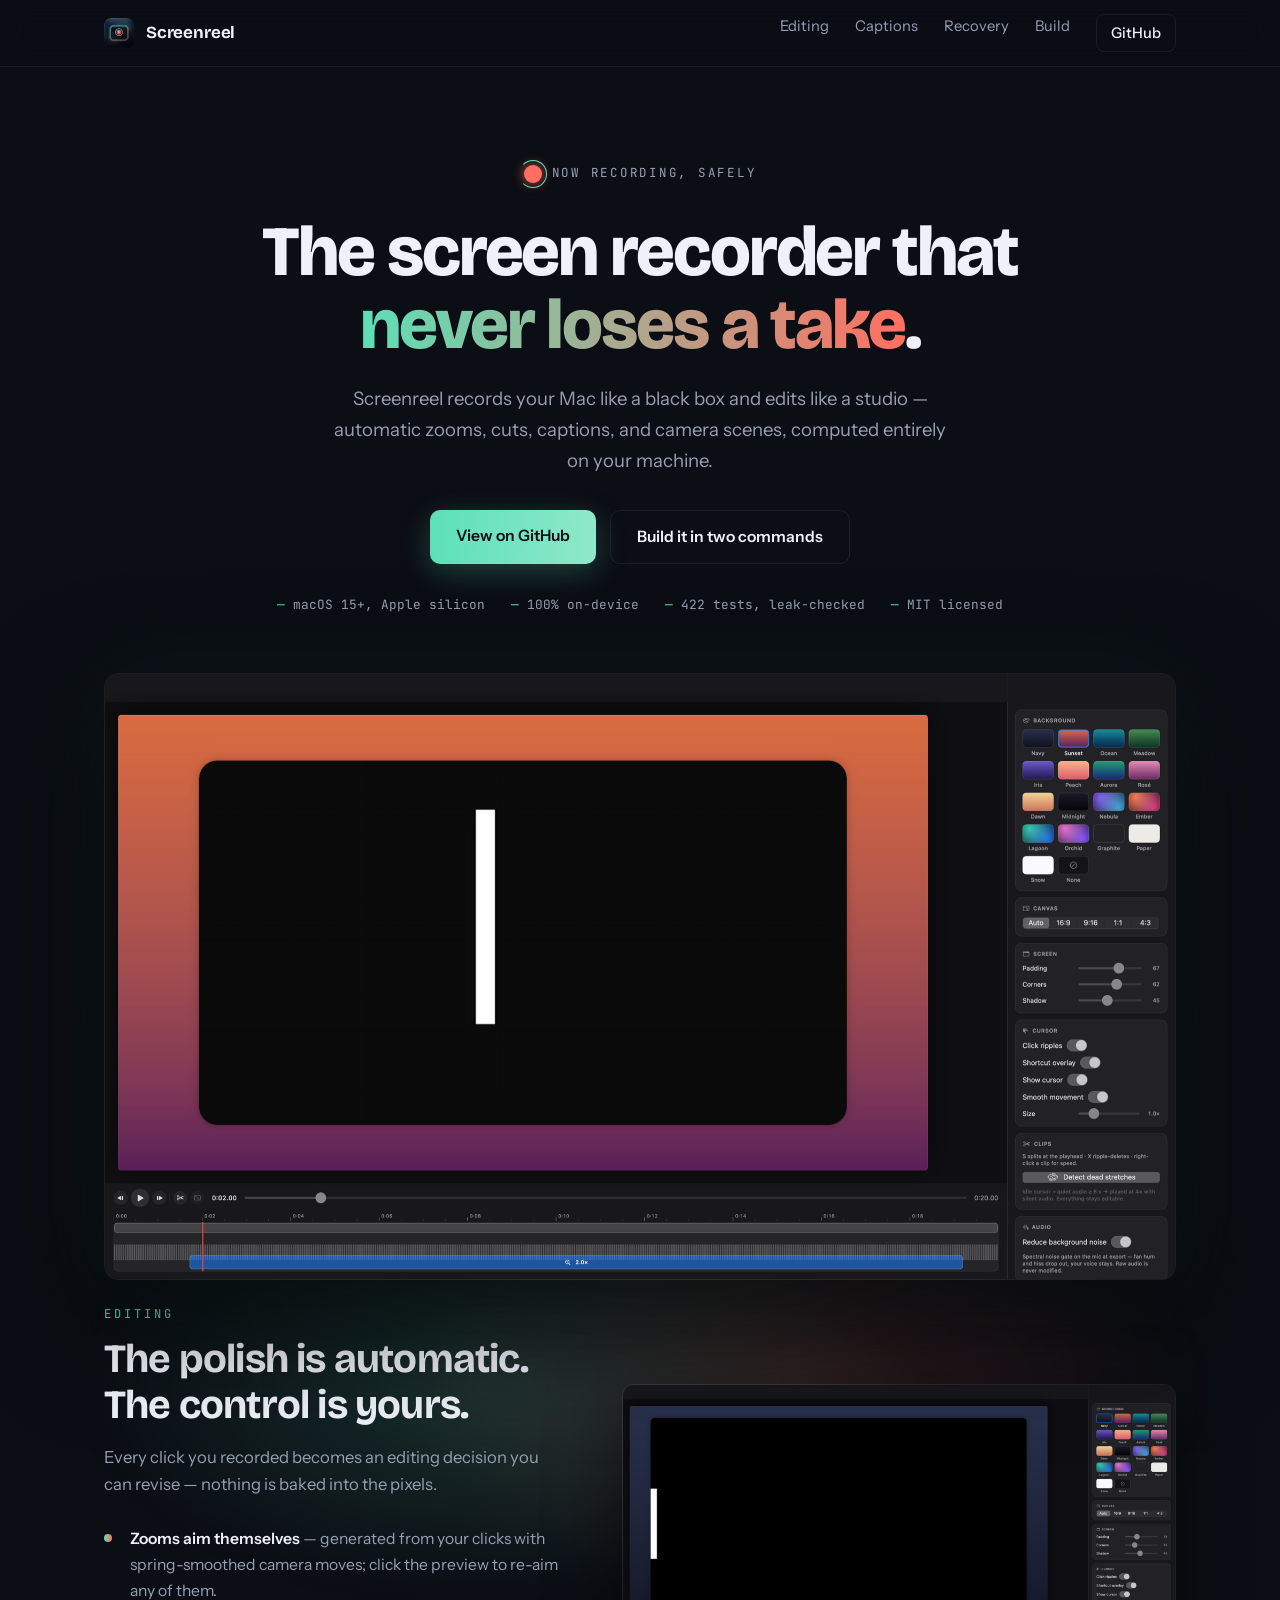
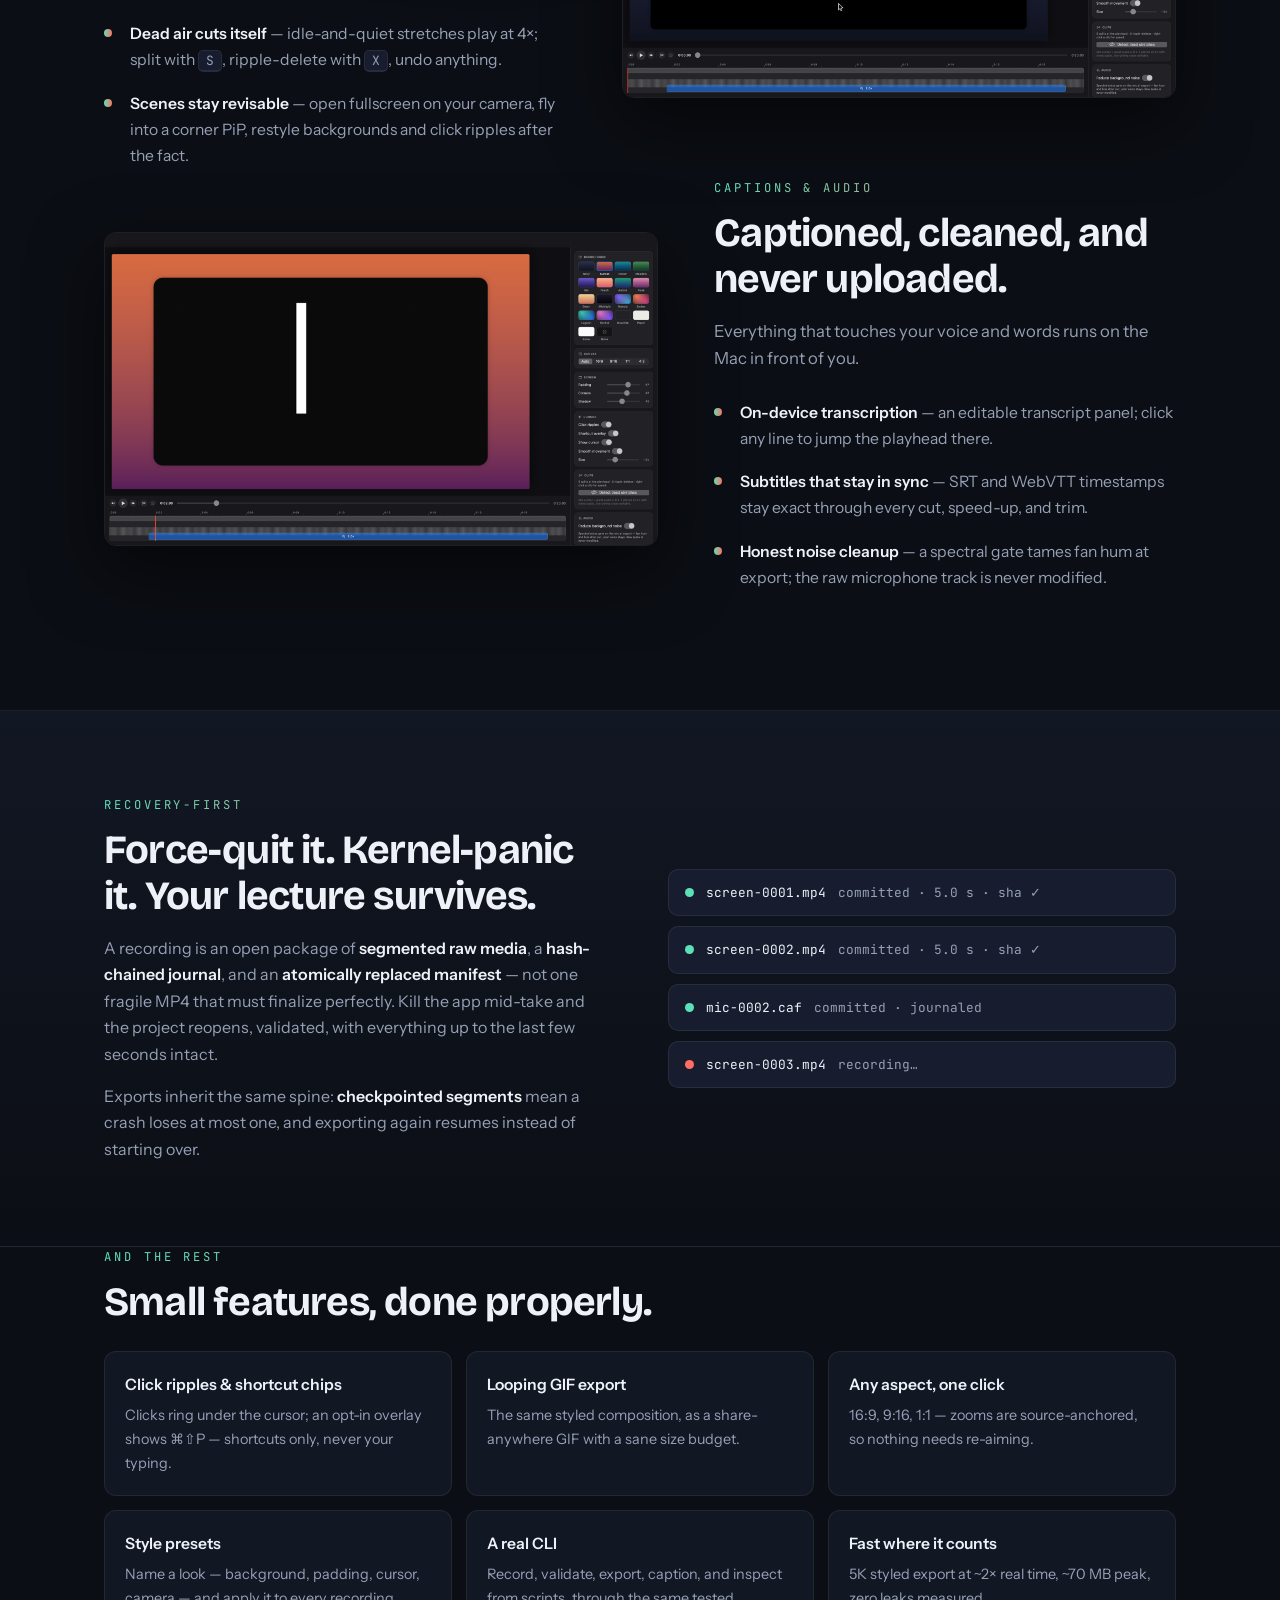
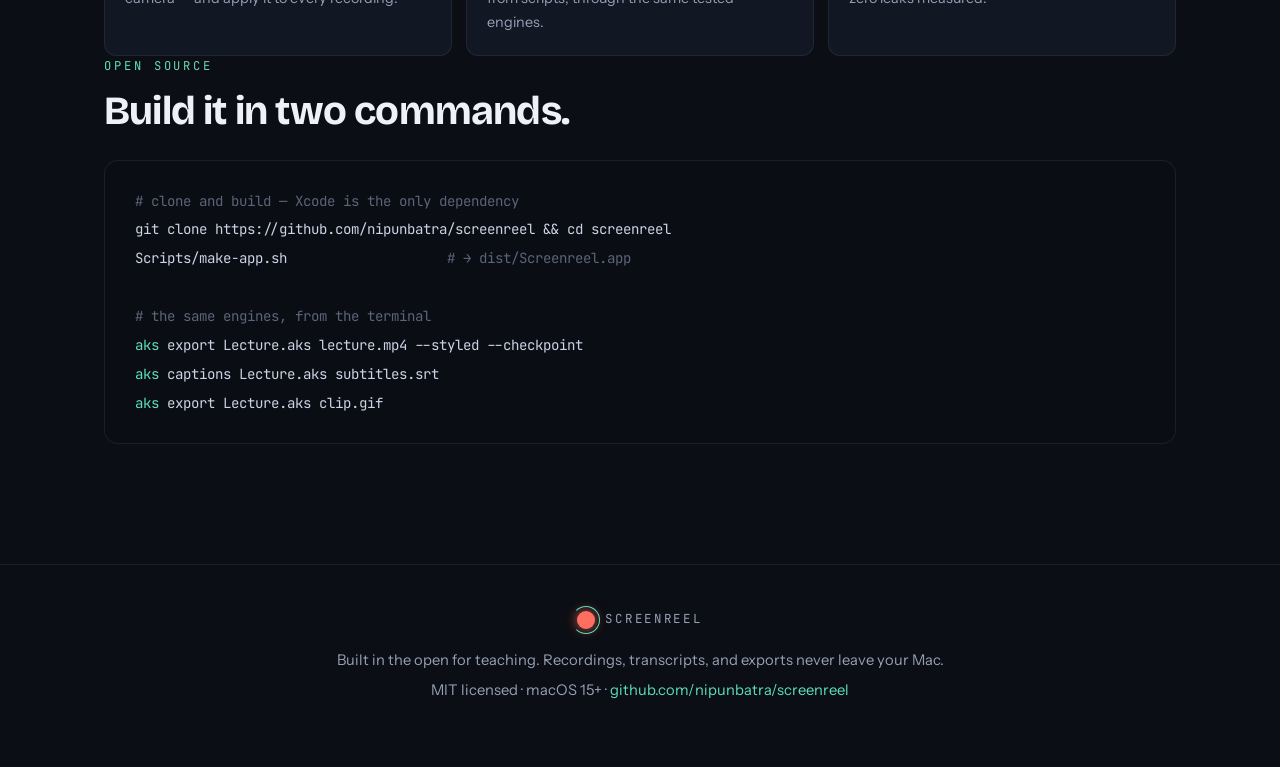
==== website/index.html @ 5ff14e19 "Screenreel 0.1 — initial public release A Mac-native, open-source recording studio: a recorder engin" ====
<!DOCTYPE html>
<html lang="en">
<head>
<meta charset="utf-8">
<meta name="viewport" content="width=device-width, initial-scale=1">
<title>Screenreel — the Mac recorder that never loses a take</title>
<meta name="description" content="Screenreel records your screen like a black box and edits like a studio: automatic zooms, cuts, captions, camera scenes — all on your Mac, open source.">
<link rel="icon" href="assets/icon.png">
<link rel="preconnect" href="https://fonts.googleapis.com">
<link rel="preconnect" href="https://fonts.gstatic.com" crossorigin>
<link href="https://fonts.googleapis.com/css2?family=Bricolage+Grotesque:opsz,wght@12..96,500;12..96,700;12..96,800&family=Instrument+Sans:wght@400;500;600&family=JetBrains+Mono:wght@400;500&display=swap" rel="stylesheet">
<style>
  :root {
    --ink: #0b0e14;
    --panel: #121724;
    --panel-2: #171d2e;
    --text: #eef1f8;
    --muted: #96a0b5;
    --mint: #5ce0b8;
    --coral: #ff6f61;
    --line: rgba(255, 255, 255, 0.07);
    --display: "Bricolage Grotesque", -apple-system, BlinkMacSystemFont, sans-serif;
    --body: "Instrument Sans", -apple-system, BlinkMacSystemFont, sans-serif;
    --mono: "JetBrains Mono", ui-monospace, "SF Mono", Menlo, monospace;
  }
  * { margin: 0; padding: 0; box-sizing: border-box; }
  html { scroll-behavior: smooth; }
  body {
    background: var(--ink); color: var(--text);
    font-family: var(--body); line-height: 1.65;
    -webkit-font-smoothing: antialiased; overflow-x: hidden;
  }
  a { color: inherit; text-decoration: none; }
  img { max-width: 100%; display: block; }
  .wrap { max-width: 1120px; margin: 0 auto; padding: 0 24px; }

  /* ---- nav ---- */
  nav {
    position: sticky; top: 0; z-index: 50;
    backdrop-filter: blur(14px); -webkit-backdrop-filter: blur(14px);
    background: rgba(11, 14, 20, 0.7); border-bottom: 1px solid var(--line);
  }
  .nav-inner {
    max-width: 1120px; margin: 0 auto; padding: 14px 24px;
    display: flex; align-items: center; gap: 12px;
  }
  .nav-inner img { width: 30px; height: 30px; border-radius: 7px; }
  .wordmark { font-family: var(--display); font-weight: 700; font-size: 1.06rem; letter-spacing: -0.01em; }
  .nav-links { margin-left: auto; display: flex; gap: 26px; font-size: 0.92rem; color: var(--muted); }
  .nav-links a:hover { color: var(--text); }
  .nav-gh {
    border: 1px solid var(--line); border-radius: 8px; padding: 6px 14px;
    color: var(--text) !important; font-weight: 500;
  }
  .nav-gh:hover { border-color: rgba(255, 255, 255, 0.25); }

  /* ---- hero ---- */
  header { position: relative; padding: 96px 0 24px; text-align: center; }
  .glow {
    position: absolute; inset: auto 0 -30%; height: 720px; z-index: -1;
    background:
      radial-gradient(46% 42% at 38% 60%, rgba(92, 224, 184, 0.16), transparent 70%),
      radial-gradient(46% 42% at 62% 60%, rgba(255, 111, 97, 0.16), transparent 70%);
    filter: blur(18px); pointer-events: none;
  }
  .rec {
    display: inline-flex; align-items: center; gap: 10px;
    font-family: var(--mono); font-size: 0.78rem; letter-spacing: 0.22em;
    color: var(--muted); text-transform: uppercase;
  }
  .reel { width: 18px; height: 18px; position: relative; }
  .reel::before {
    content: ""; position: absolute; inset: 0; border-radius: 50%;
    background: var(--coral); box-shadow: 0 0 12px rgba(255, 111, 97, 0.8);
    animation: pulse 2.4s ease-in-out infinite;
  }
  .reel::after {
    content: ""; position: absolute; inset: -5px; border-radius: 50%;
    border: 1.5px solid var(--mint); border-left-color: transparent;
    animation: spin 6s linear infinite;
  }
  @keyframes pulse { 50% { opacity: 0.55; } }
  @keyframes spin { to { transform: rotate(360deg); } }

  h1 {
    margin: 26px auto 0; max-width: 820px;
    font-family: var(--display); font-weight: 800;
    font-size: clamp(2.6rem, 6.4vw, 4.4rem);
    line-height: 1.04; letter-spacing: -0.03em;
  }
  h1 em {
    font-style: normal;
    background: linear-gradient(92deg, var(--mint), var(--coral));
    -webkit-background-clip: text; background-clip: text; color: transparent;
  }
  .sub {
    margin: 22px auto 0; max-width: 620px;
    font-size: 1.16rem; color: var(--muted);
  }
  .ctas { margin-top: 34px; display: flex; gap: 14px; justify-content: center; flex-wrap: wrap; }
  .btn {
    font-weight: 600; font-size: 0.98rem; border-radius: 10px;
    padding: 13px 26px; transition: transform 0.15s ease, box-shadow 0.15s ease;
  }
  .btn-primary {
    color: #0b0e14;
    background: linear-gradient(92deg, var(--mint), #8fe8c9);
    box-shadow: 0 8px 30px rgba(92, 224, 184, 0.25);
  }
  .btn-primary:hover { transform: translateY(-1px); box-shadow: 0 12px 36px rgba(92, 224, 184, 0.35); }
  .btn-ghost { border: 1px solid var(--line); color: var(--text); }
  .btn-ghost:hover { border-color: rgba(255, 255, 255, 0.25); }
  .facts {
    margin-top: 30px; display: flex; gap: 8px 26px; justify-content: center; flex-wrap: wrap;
    font-family: var(--mono); font-size: 0.8rem; color: var(--muted);
  }
  .facts span::before { content: "— "; color: var(--mint); }

  .stage { margin-top: 58px; position: relative; }
  .stage img {
    border-radius: 14px; border: 1px solid var(--line);
    box-shadow: 0 40px 120px rgba(0, 0, 0, 0.6), 0 0 90px rgba(92, 224, 184, 0.07);
  }

  /* ---- sections ---- */
  section { padding: 110px 0 0; }
  .eyebrow {
    font-family: var(--mono); font-size: 0.76rem; letter-spacing: 0.24em;
    text-transform: uppercase;
    background: linear-gradient(92deg, var(--mint), var(--coral));
    -webkit-background-clip: text; background-clip: text; color: transparent;
  }
  h2 {
    margin-top: 12px; font-family: var(--display); font-weight: 700;
    font-size: clamp(1.7rem, 3.6vw, 2.5rem); letter-spacing: -0.02em; line-height: 1.15;
  }
  .feature {
    display: grid; grid-template-columns: 5fr 6fr; gap: 56px; align-items: center;
  }
  .feature.flip { grid-template-columns: 6fr 5fr; }
  .feature.flip .copy { order: 2; }
  .feature .copy p { margin-top: 16px; color: var(--muted); font-size: 1.04rem; }
  .feature ul { margin-top: 18px; list-style: none; }
  .feature li {
    padding: 9px 0 9px 26px; position: relative; color: var(--text); font-size: 0.98rem;
  }
  .feature li::before {
    content: ""; position: absolute; left: 0; top: 17px;
    width: 8px; height: 8px; border-radius: 50%;
    background: linear-gradient(92deg, var(--mint), var(--coral));
  }
  .feature li b { font-weight: 600; }
  .feature li span { color: var(--muted); }
  .shot img {
    border-radius: 12px; border: 1px solid var(--line);
    box-shadow: 0 24px 70px rgba(0, 0, 0, 0.55);
  }
  kbd {
    font-family: var(--mono); font-size: 0.82em;
    background: var(--panel-2); border: 1px solid var(--line);
    border-bottom-width: 2px; border-radius: 5px; padding: 1px 7px;
  }

  /* ---- recovery band ---- */
  .band {
    margin-top: 110px;
    background: linear-gradient(180deg, var(--panel), var(--ink));
    border-top: 1px solid var(--line); border-bottom: 1px solid var(--line);
    padding: 84px 0;
  }
  .band .inner { display: grid; grid-template-columns: 1fr 1fr; gap: 56px; align-items: center; }
  .band p { margin-top: 16px; color: var(--muted); }
  .band b { color: var(--text); font-weight: 600; }
  .segments { display: grid; gap: 10px; font-family: var(--mono); font-size: 0.8rem; }
  .seg {
    display: flex; align-items: center; gap: 12px;
    background: var(--panel-2); border: 1px solid var(--line);
    border-radius: 10px; padding: 12px 16px; color: var(--muted);
  }
  .seg i {
    width: 9px; height: 9px; border-radius: 50%; background: var(--mint); flex: none;
    font-style: normal;
  }
  .seg.live i { background: var(--coral); animation: pulse 1.6s ease-in-out infinite; }
  .seg em { font-style: normal; color: var(--text); }

  /* ---- quiet grid ---- */
  .quiet { margin-top: 26px; display: grid; grid-template-columns: repeat(3, 1fr); gap: 14px; }
  .q {
    background: var(--panel); border: 1px solid var(--line);
    border-radius: 12px; padding: 20px;
  }
  .q h3 { font-family: var(--body); font-weight: 600; font-size: 0.98rem; }
  .q p { margin-top: 6px; color: var(--muted); font-size: 0.9rem; }

  /* ---- cli ---- */
  .cli {
    margin-top: 26px; background: #0a0d13; border: 1px solid var(--line);
    border-radius: 14px; padding: 26px 30px; overflow-x: auto;
    font-family: var(--mono); font-size: 0.88rem; line-height: 2.05; color: #ccd3e4;
    white-space: pre;
  }
  .cli .c { color: #5b6478; }
  .cli .p { color: var(--mint); }

  footer {
    margin-top: 120px; border-top: 1px solid var(--line);
    padding: 44px 0 64px; text-align: center; color: var(--muted); font-size: 0.92rem;
  }
  footer .rec { margin-bottom: 18px; }
  footer p + p { margin-top: 6px; }

  /* ---- reveal ---- */
  .reveal { opacity: 0; transform: translateY(26px); transition: opacity 0.7s ease, transform 0.7s ease; }
  .reveal.in { opacity: 1; transform: none; }
  @media (prefers-reduced-motion: reduce) {
    .reveal { opacity: 1; transform: none; transition: none; }
    .reel::before, .reel::after, .seg.live i { animation: none; }
    html { scroll-behavior: auto; }
  }
  @media (max-width: 860px) {
    .feature, .feature.flip, .band .inner { grid-template-columns: 1fr; gap: 30px; }
    .feature.flip .copy { order: 0; }
    .quiet { grid-template-columns: 1fr; }
    header { padding-top: 64px; }
    .nav-links a:not(.nav-gh) { display: none; }
  }
  :focus-visible { outline: 2px solid var(--mint); outline-offset: 3px; border-radius: 4px; }
</style>
</head>
<body>
  <nav>
    <div class="nav-inner">
      <img src="assets/icon.png" alt="">
      <span class="wordmark">Screenreel</span>
      <div class="nav-links">
        <a href="#editing">Editing</a>
        <a href="#captions">Captions</a>
        <a href="#recovery">Recovery</a>
        <a href="#build">Build</a>
        <a class="nav-gh" href="https://github.com/nipunbatra/screenreel">GitHub</a>
      </div>
    </div>
  </nav>

  <header>
    <div class="glow"></div>
    <div class="wrap">
      <div class="rec"><span class="reel"></span>Now recording, safely</div>
      <h1>The screen recorder that <em>never loses a take</em>.</h1>
      <p class="sub">
        Screenreel records your Mac like a black box and edits like a studio —
        automatic zooms, cuts, captions, and camera scenes, computed entirely
        on your machine.
      </p>
      <div class="ctas">
        <a class="btn btn-primary" href="https://github.com/nipunbatra/screenreel">View on GitHub</a>
        <a class="btn btn-ghost" href="#build">Build it in two commands</a>
      </div>
      <div class="facts">
        <span>macOS 15+, Apple silicon</span>
        <span>100% on-device</span>
        <span>422 tests, leak-checked</span>
        <span>MIT licensed</span>
      </div>
    </div>
    <div class="wrap stage reveal">
      <img src="assets/editor-styled.png"
        alt="The Screenreel editor: a recording on a sunset gradient card beside an inspector with background swatches, canvas presets, cursor effects, clip tools, and audio cleanup">
    </div>
  </header>

  <section id="editing" class="wrap">
    <div class="feature reveal">
      <div class="copy">
        <div class="eyebrow">Editing</div>
        <h2>The polish is automatic. The control is yours.</h2>
        <p>Every click you recorded becomes an editing decision you can revise —
        nothing is baked into the pixels.</p>
        <ul>
          <li><b>Zooms aim themselves</b> <span>— generated from your clicks with
          spring-smoothed camera moves; click the preview to re-aim any of them.</span></li>
          <li><b>Dead air cuts itself</b> <span>— idle-and-quiet stretches play at 4×;
          split with <kbd>S</kbd>, ripple-delete with <kbd>X</kbd>, undo anything.</span></li>
          <li><b>Scenes stay revisable</b> <span>— open fullscreen on your camera, fly
          into a corner PiP, restyle backgrounds and click ripples after the fact.</span></li>
        </ul>
      </div>
      <div class="shot">
        <img src="assets/editor-dark.png"
          alt="The editor timeline with clip lane, zoom blocks, and waveform">
      </div>
    </div>
  </section>

  <section id="captions" class="wrap">
    <div class="feature flip reveal">
      <div class="copy">
        <div class="eyebrow">Captions &amp; audio</div>
        <h2>Captioned, cleaned, and never uploaded.</h2>
        <p>Everything that touches your voice and words runs on the Mac in front of you.</p>
        <ul>
          <li><b>On-device transcription</b> <span>— an editable transcript panel;
          click any line to jump the playhead there.</span></li>
          <li><b>Subtitles that stay in sync</b> <span>— SRT and WebVTT timestamps stay
          exact through every cut, speed-up, and trim.</span></li>
          <li><b>Honest noise cleanup</b> <span>— a spectral gate tames fan hum at
          export; the raw microphone track is never modified.</span></li>
        </ul>
      </div>
      <div class="shot">
        <img src="assets/editor-styled.png" alt="Styled export preview with gradient background">
      </div>
    </div>
  </section>

  <section id="recovery" class="band reveal">
    <div class="wrap inner">
      <div>
        <div class="eyebrow">Recovery-first</div>
        <h2>Force-quit it. Kernel-panic it. Your lecture survives.</h2>
        <p>A recording is an open package of <b>segmented raw media</b>, a
        <b>hash-chained journal</b>, and an <b>atomically replaced manifest</b> —
        not one fragile MP4 that must finalize perfectly. Kill the app mid-take
        and the project reopens, validated, with everything up to the last few
        seconds intact.</p>
        <p>Exports inherit the same spine: <b>checkpointed segments</b> mean a crash
        loses at most one, and exporting again resumes instead of starting over.</p>
      </div>
      <div class="segments" aria-hidden="true">
        <div class="seg"><i></i><em>screen-0001.mp4</em> committed · 5.0 s · sha ✓</div>
        <div class="seg"><i></i><em>screen-0002.mp4</em> committed · 5.0 s · sha ✓</div>
        <div class="seg"><i></i><em>mic-0002.caf</em> committed · journaled</div>
        <div class="seg live"><i></i><em>screen-0003.mp4</em> recording…</div>
      </div>
    </div>
  </section>

  <section class="wrap">
    <div class="reveal">
      <div class="eyebrow">And the rest</div>
      <h2>Small features, done properly.</h2>
      <div class="quiet">
        <div class="q"><h3>Click ripples &amp; shortcut chips</h3><p>Clicks ring under the cursor; an opt-in overlay shows ⌘⇧P — shortcuts only, never your typing.</p></div>
        <div class="q"><h3>Looping GIF export</h3><p>The same styled composition, as a share-anywhere GIF with a sane size budget.</p></div>
        <div class="q"><h3>Any aspect, one click</h3><p>16:9, 9:16, 1:1 — zooms are source-anchored, so nothing needs re-aiming.</p></div>
        <div class="q"><h3>Style presets</h3><p>Name a look — background, padding, cursor, camera — and apply it to every recording.</p></div>
        <div class="q"><h3>A real CLI</h3><p>Record, validate, export, caption, and inspect from scripts, through the same tested engines.</p></div>
        <div class="q"><h3>Fast where it counts</h3><p>5K styled export at ~2× real time, ~70 MB peak, zero leaks measured.</p></div>
      </div>
    </div>
  </section>

  <section id="build" class="wrap">
    <div class="reveal">
      <div class="eyebrow">Open source</div>
      <h2>Build it in two commands.</h2>
      <div class="cli"><span class="c"># clone and build — Xcode is the only dependency</span>
git clone https://github.com/nipunbatra/screenreel && cd screenreel
Scripts/make-app.sh                    <span class="c"># → dist/Screenreel.app</span>

<span class="c"># the same engines, from the terminal</span>
<span class="p">aks</span> export Lecture.aks lecture.mp4 --styled --checkpoint
<span class="p">aks</span> captions Lecture.aks subtitles.srt
<span class="p">aks</span> export Lecture.aks clip.gif</div>
    </div>
  </section>

  <footer>
    <div class="rec" style="justify-content:center; display:flex;"><span class="reel"></span>Screenreel</div>
    <p>Built in the open for teaching. Recordings, transcripts, and exports never leave your Mac.</p>
    <p>MIT licensed · macOS 15+ · <a href="https://github.com/nipunbatra/screenreel" style="color:var(--mint)">github.com/nipunbatra/screenreel</a></p>
  </footer>

  <script>
    const io = new IntersectionObserver(
      entries => entries.forEach(e => e.isIntersecting && e.target.classList.add("in")),
      { threshold: 0.12 });
    document.querySelectorAll(".reveal").forEach(el => io.observe(el));
  </script>
</body>
</html>
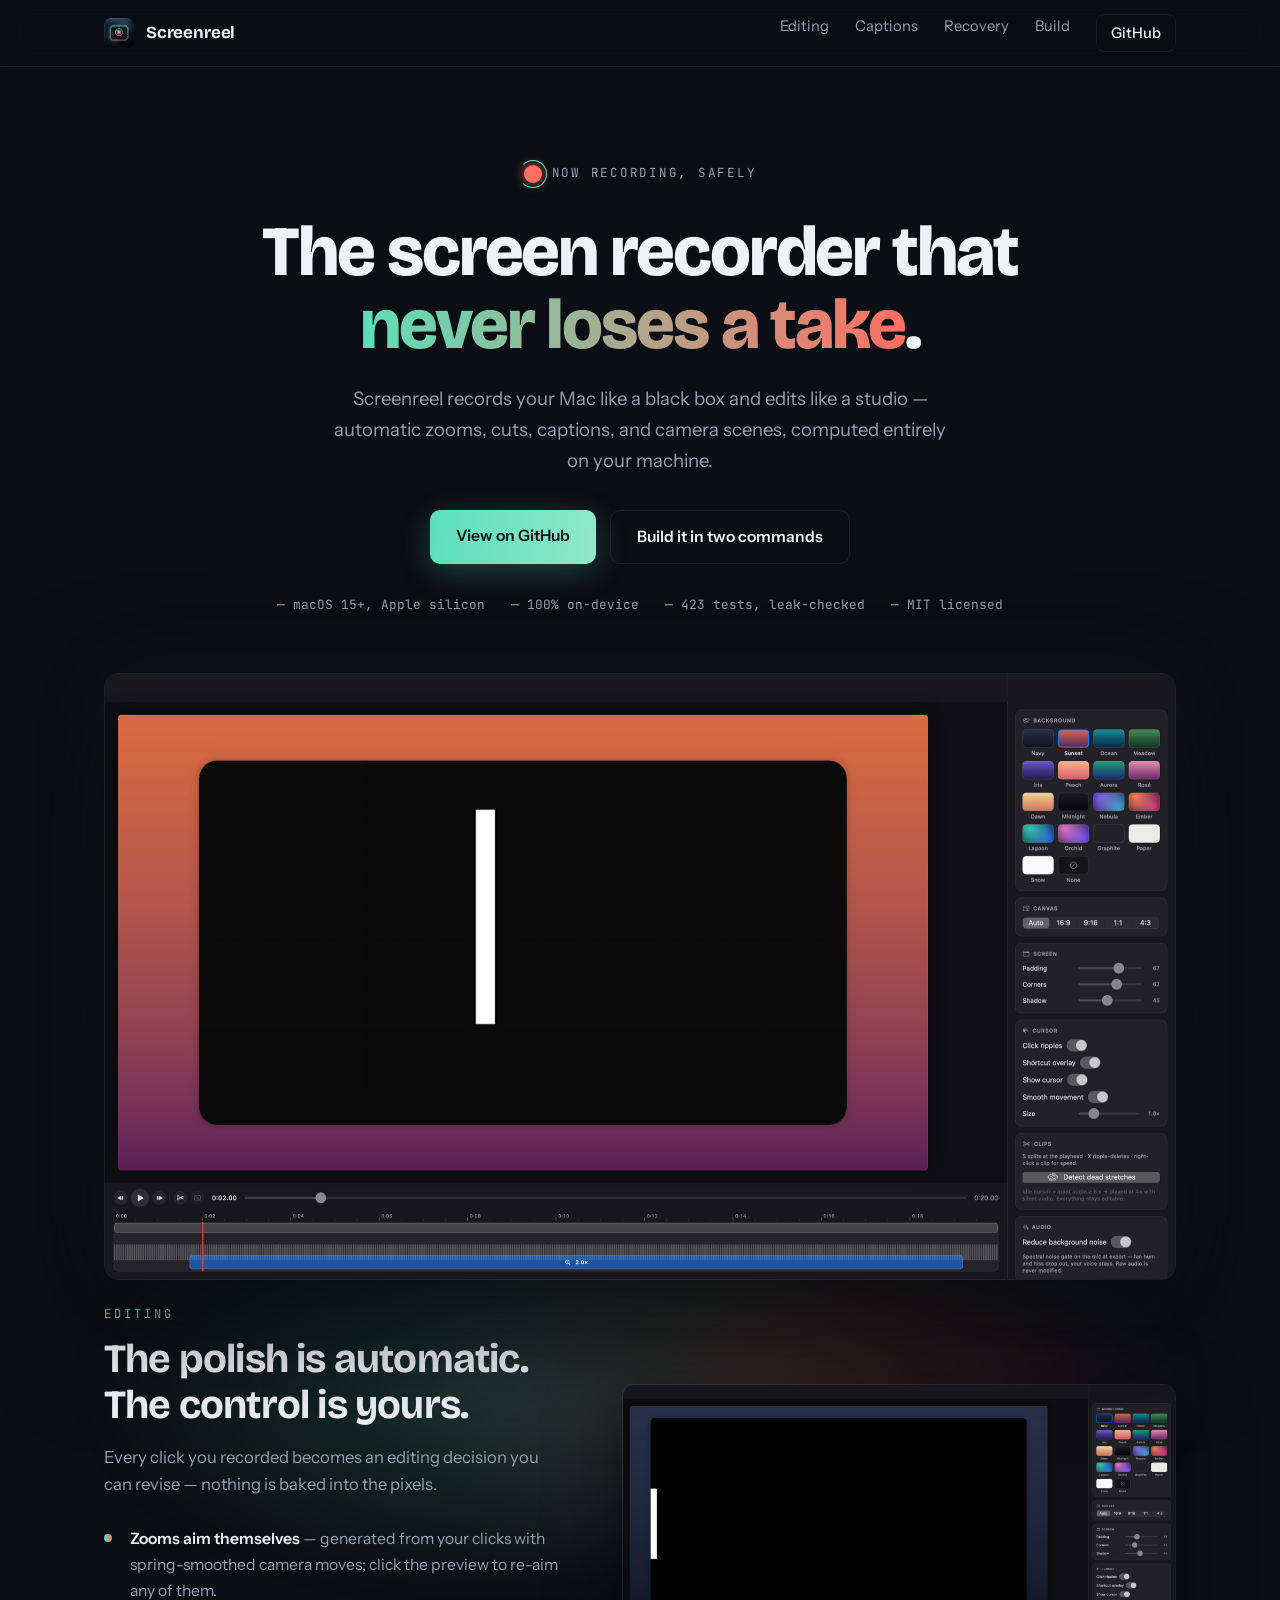
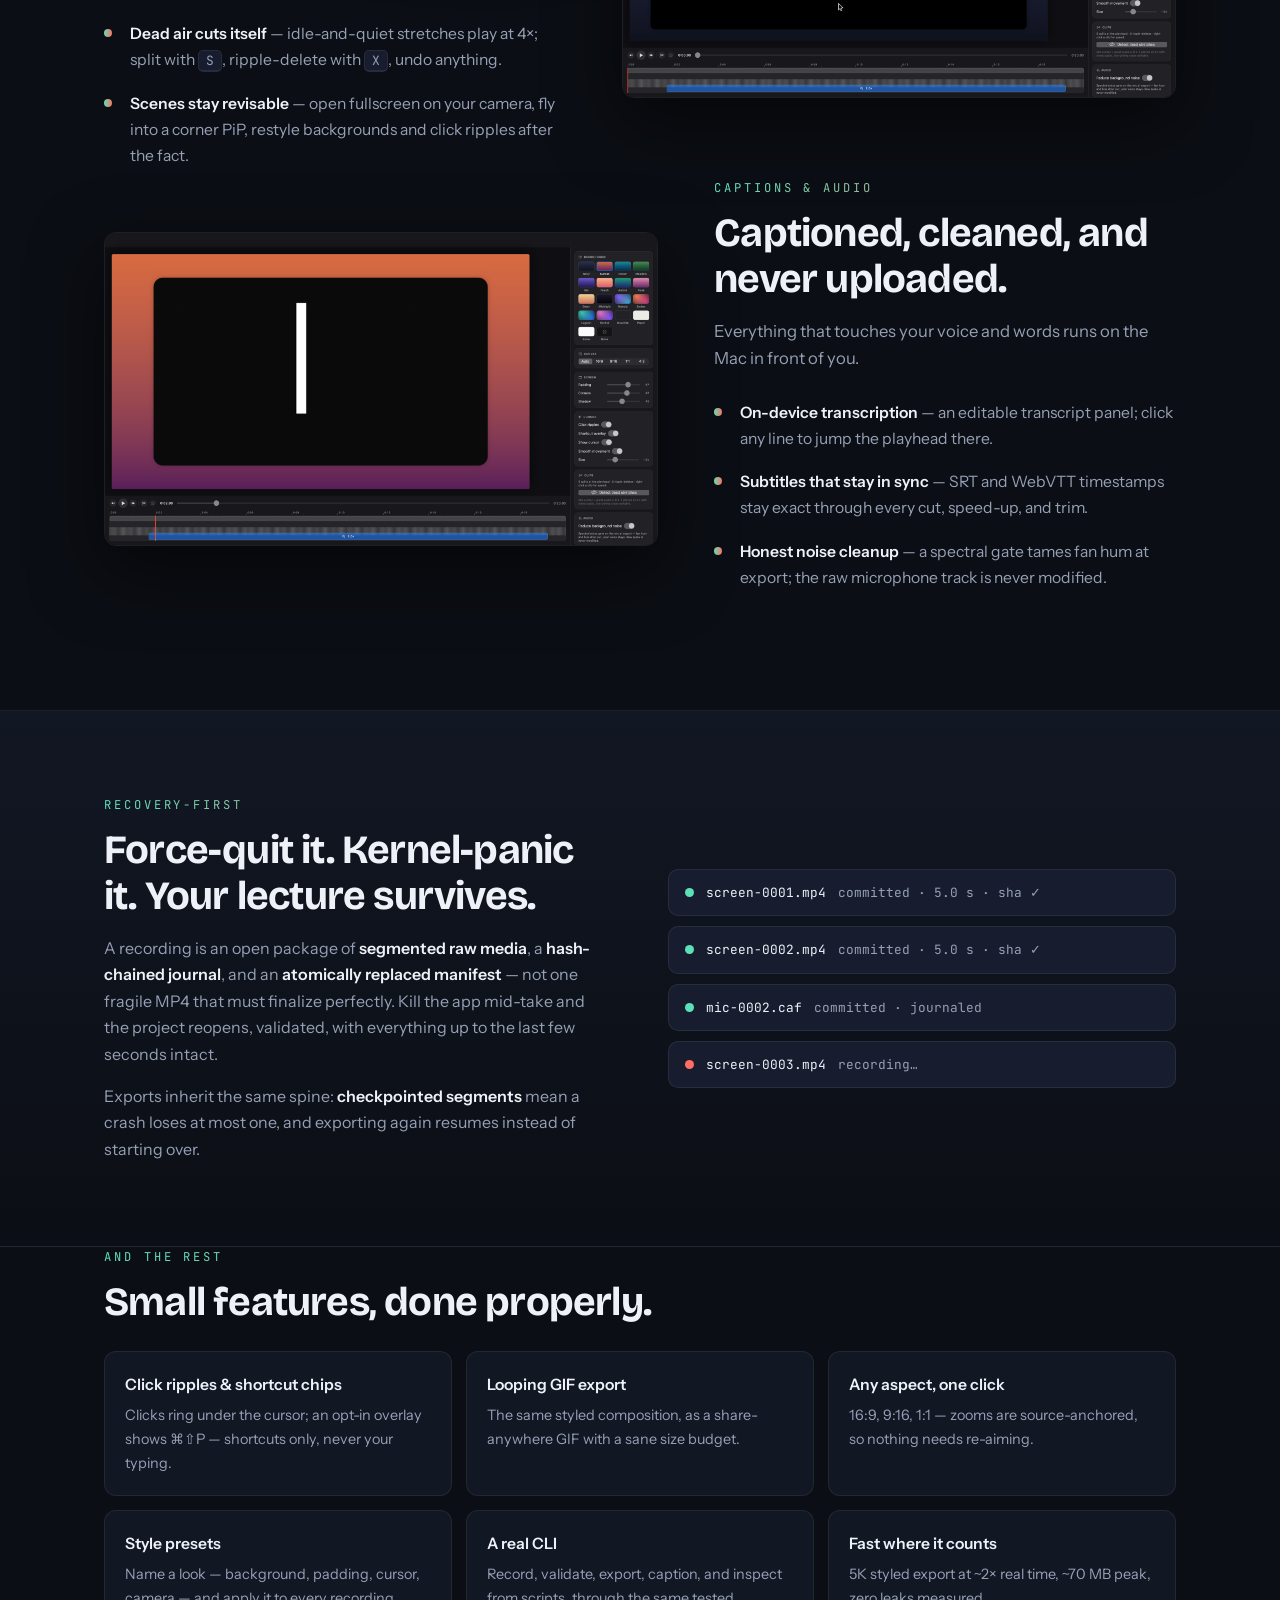
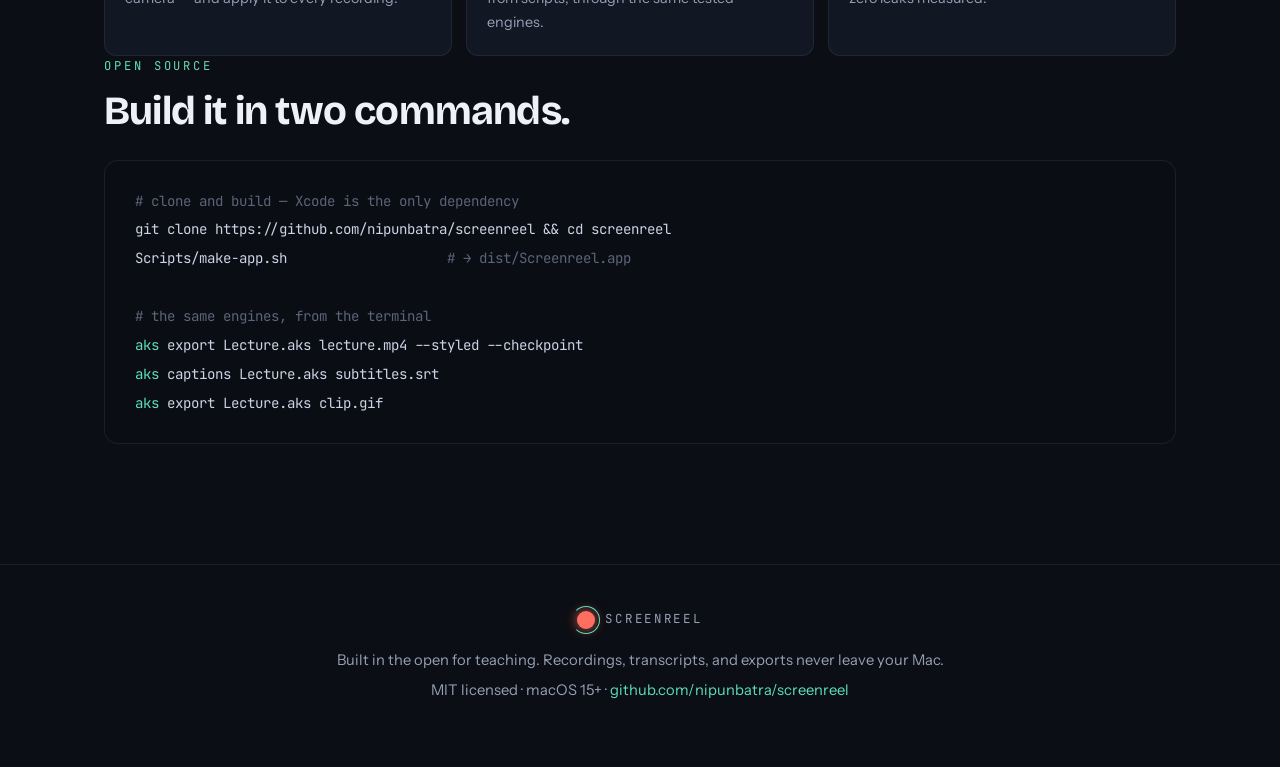
==== commit a07a52d8: "Site: 423 tests Co-Authored-By: Claude Fable 5 <noreply@anthropic.com>" ====
--- a/website/index.html
+++ b/website/index.html
@@ -260,7 +260,7 @@
       <div class="facts">
         <span>macOS 15+, Apple silicon</span>
         <span>100% on-device</span>
-        <span>422 tests, leak-checked</span>
+        <span>423 tests, leak-checked</span>
         <span>MIT licensed</span>
       </div>
     </div>
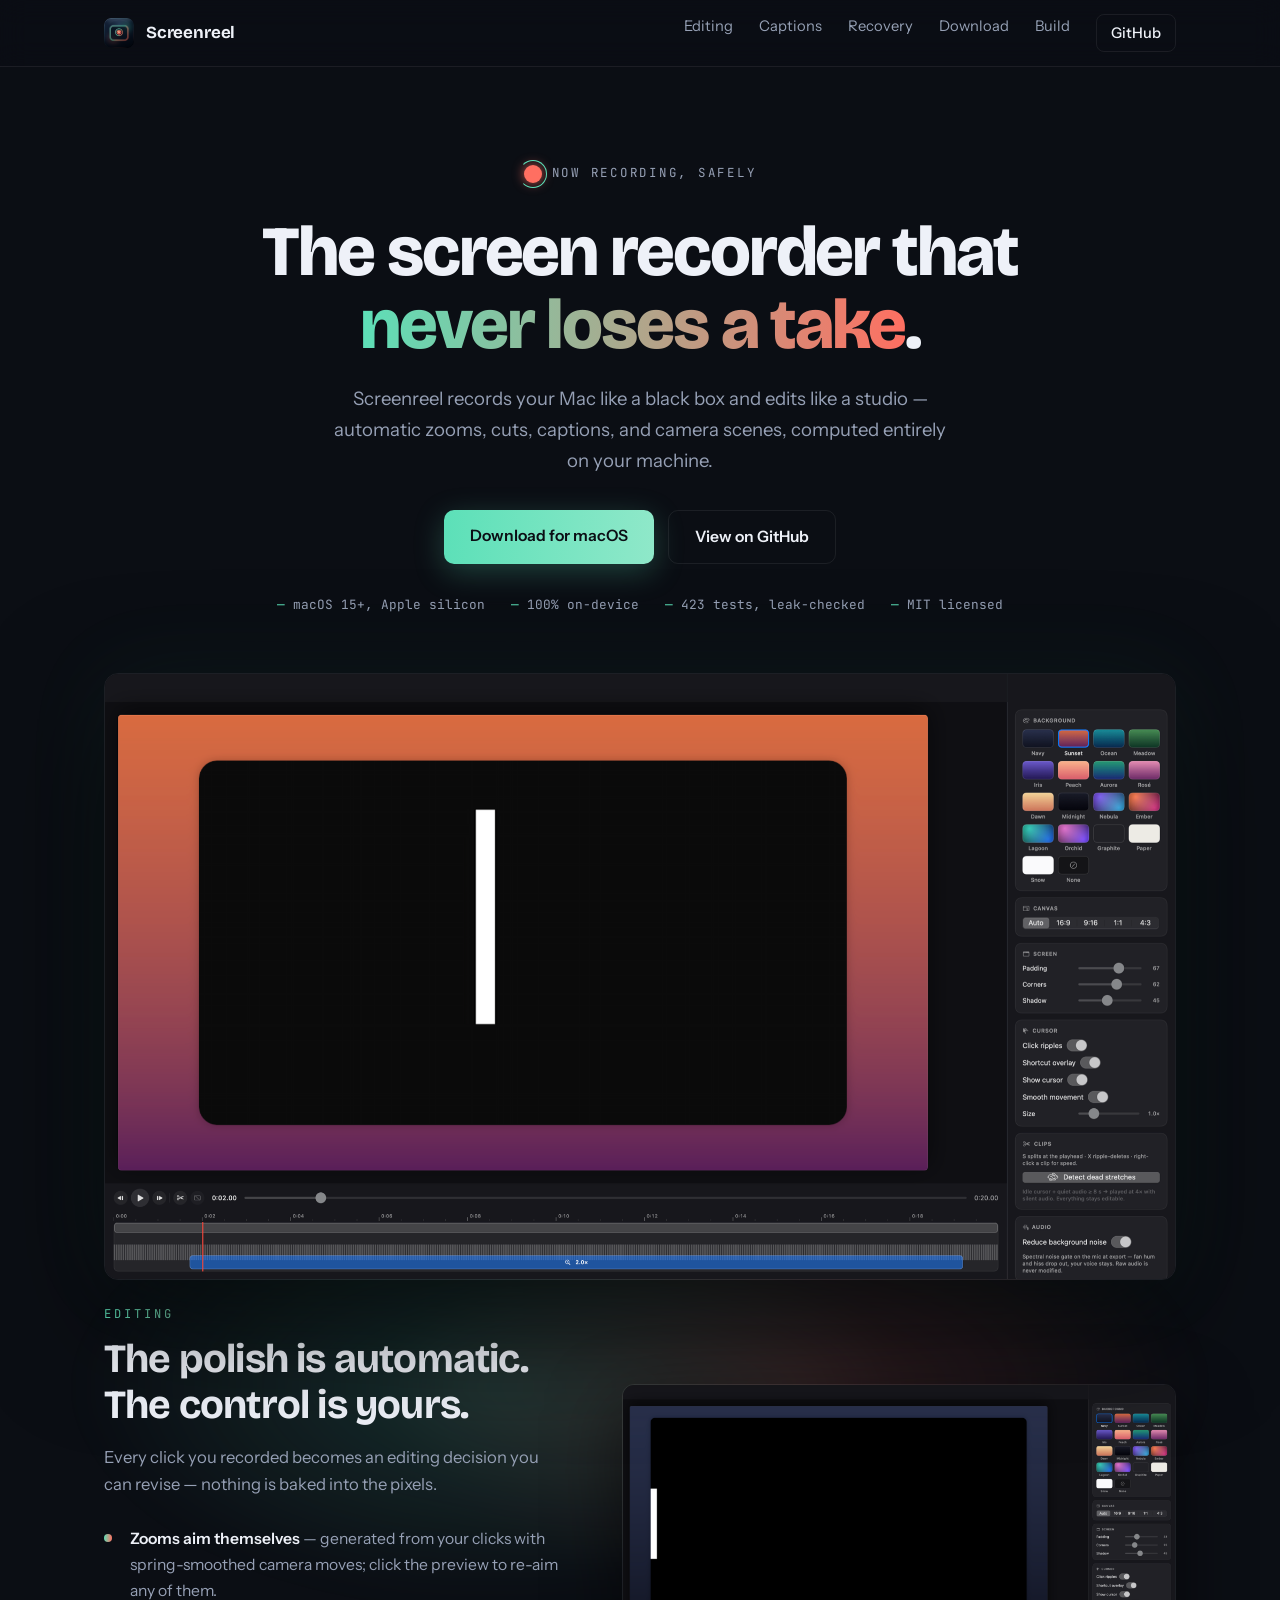
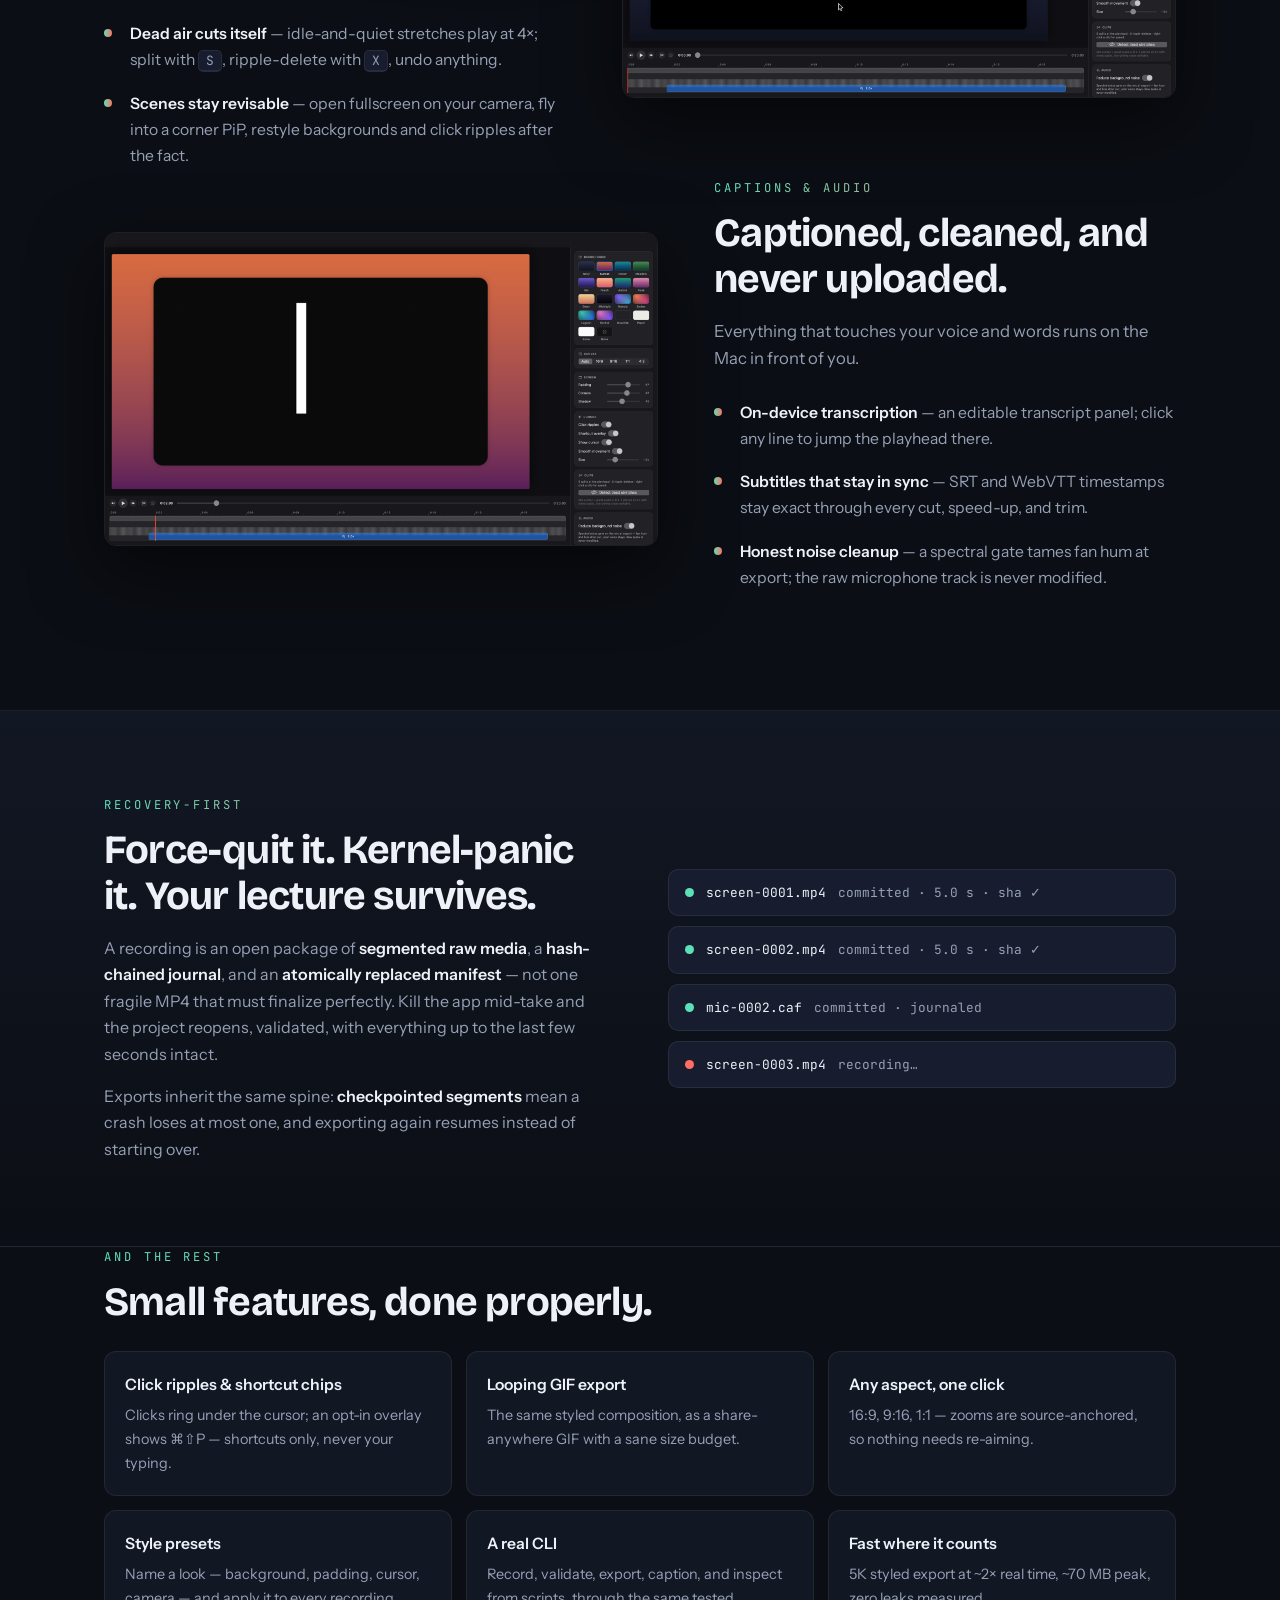
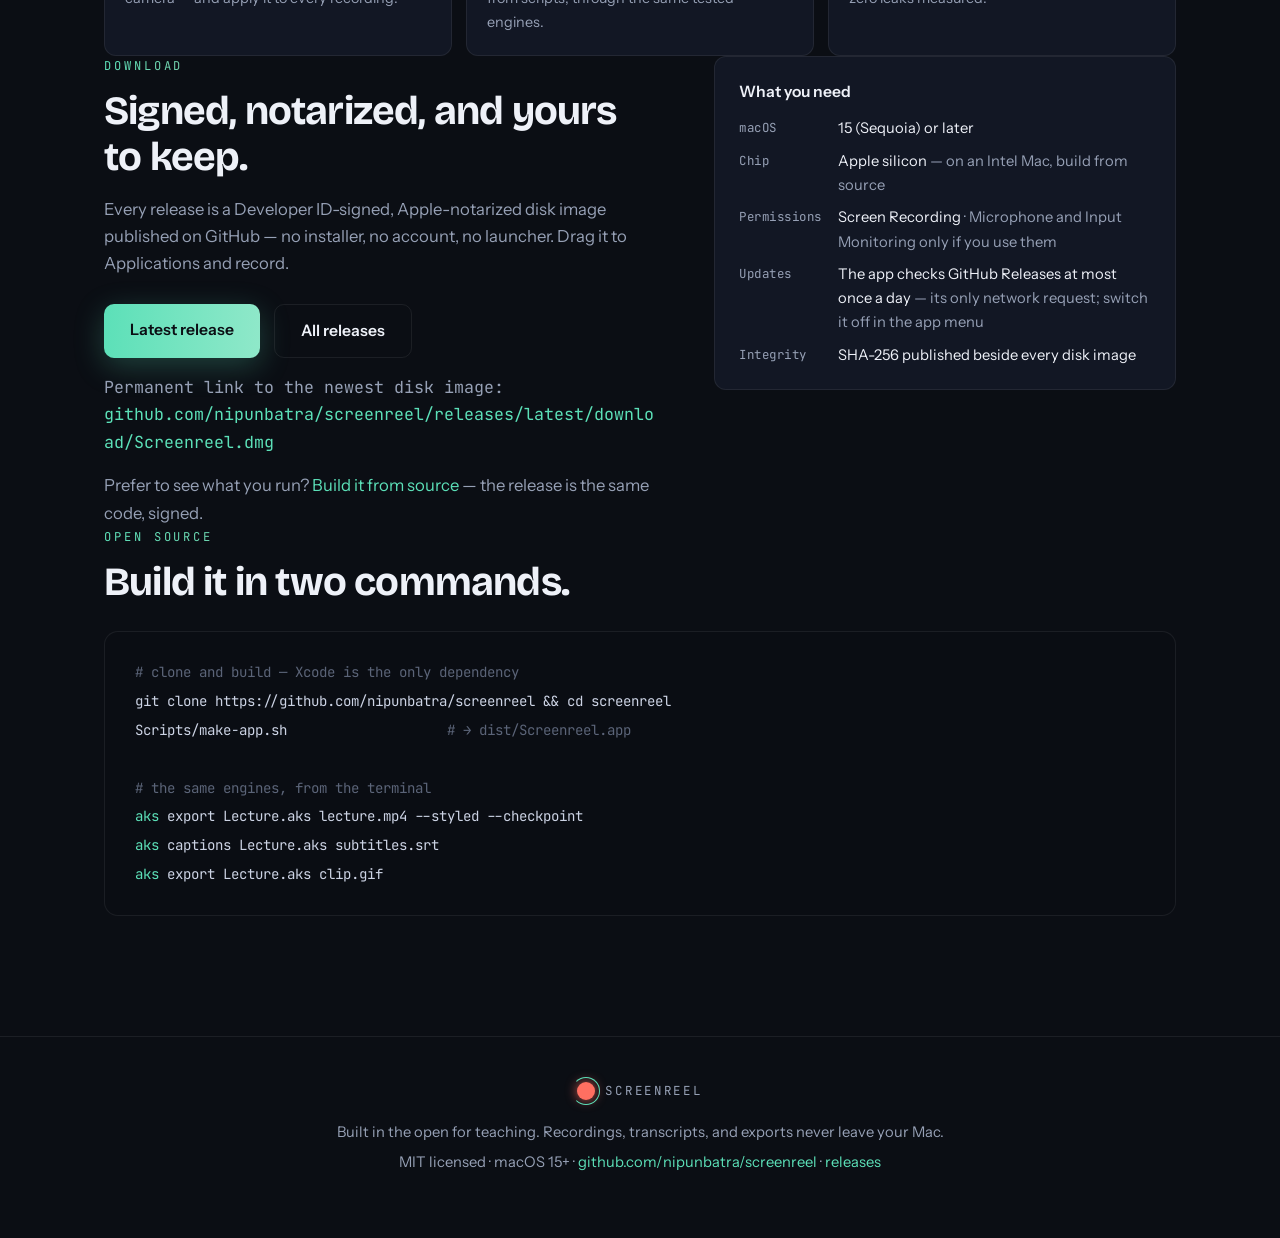
==== commit b20e9c25: "Site: download section, requirements, hidden Pro block Adds a Download section linking the GitHub Re" ====
--- a/website/index.html
+++ b/website/index.html
@@ -203,6 +203,34 @@
   .cli .c { color: #5b6478; }
   .cli .p { color: var(--mint); }
 
+  /* ---- download ---- */
+  .download { display: grid; grid-template-columns: 6fr 5fr; gap: 56px; align-items: start; }
+  .download p { margin-top: 16px; color: var(--muted); font-size: 1.04rem; }
+  .download .ctas { justify-content: flex-start; margin-top: 26px; }
+  .direct {
+    margin-top: 16px; font-family: var(--mono); font-size: 0.8rem; color: var(--muted);
+    word-break: break-all;
+  }
+  .direct a { color: var(--mint); }
+  .reqs {
+    background: var(--panel); border: 1px solid var(--line); border-radius: 12px;
+    padding: 22px 24px;
+  }
+  .reqs h3 { font-family: var(--body); font-weight: 600; font-size: 0.98rem; }
+  .reqs dl { margin-top: 12px; display: grid; grid-template-columns: auto 1fr; gap: 8px 16px; font-size: 0.92rem; }
+  .reqs dt { color: var(--muted); font-family: var(--mono); font-size: 0.78rem; letter-spacing: 0.04em; padding-top: 2px; }
+  .reqs dd { color: var(--text); }
+  .reqs dd span { color: var(--muted); }
+
+  /* ---- pro (hidden until pricing is decided) ---- */
+  .pro {
+    margin-top: 26px; background: var(--panel); border: 1px solid var(--line);
+    border-radius: 14px; padding: 30px 34px;
+    display: grid; grid-template-columns: 1fr auto; gap: 24px; align-items: center;
+  }
+  .pro p { color: var(--muted); margin-top: 8px; }
+  .pro b { color: var(--text); font-weight: 600; }
+
   footer {
     margin-top: 120px; border-top: 1px solid var(--line);
     padding: 44px 0 64px; text-align: center; color: var(--muted); font-size: 0.92rem;
@@ -219,7 +247,7 @@
     html { scroll-behavior: auto; }
   }
   @media (max-width: 860px) {
-    .feature, .feature.flip, .band .inner { grid-template-columns: 1fr; gap: 30px; }
+    .feature, .feature.flip, .band .inner, .download, .pro { grid-template-columns: 1fr; gap: 30px; }
     .feature.flip .copy { order: 0; }
     .quiet { grid-template-columns: 1fr; }
     header { padding-top: 64px; }
@@ -237,6 +265,7 @@
         <a href="#editing">Editing</a>
         <a href="#captions">Captions</a>
         <a href="#recovery">Recovery</a>
+        <a href="#download">Download</a>
         <a href="#build">Build</a>
         <a class="nav-gh" href="https://github.com/nipunbatra/screenreel">GitHub</a>
       </div>
@@ -254,8 +283,8 @@
         on your machine.
       </p>
       <div class="ctas">
-        <a class="btn btn-primary" href="https://github.com/nipunbatra/screenreel">View on GitHub</a>
-        <a class="btn btn-ghost" href="#build">Build it in two commands</a>
+        <a class="btn btn-primary" href="#download">Download for macOS</a>
+        <a class="btn btn-ghost" href="https://github.com/nipunbatra/screenreel">View on GitHub</a>
       </div>
       <div class="facts">
         <span>macOS 15+, Apple silicon</span>
@@ -351,6 +380,59 @@
     </div>
   </section>
 
+  <section id="download" class="wrap">
+    <div class="download reveal">
+      <div class="copy">
+        <div class="eyebrow">Download</div>
+        <h2>Signed, notarized, and yours to keep.</h2>
+        <p>Every release is a Developer&nbsp;ID-signed, Apple-notarized disk image
+        published on GitHub — no installer, no account, no launcher. Drag it to
+        Applications and record.</p>
+        <div class="ctas">
+          <a class="btn btn-primary" href="https://github.com/nipunbatra/screenreel/releases/latest">Latest release</a>
+          <a class="btn btn-ghost" href="https://github.com/nipunbatra/screenreel/releases">All releases</a>
+        </div>
+        <p class="direct">Permanent link to the newest disk image:<br>
+          <a href="https://github.com/nipunbatra/screenreel/releases/latest/download/Screenreel.dmg">github.com/nipunbatra/screenreel/releases/latest/download/Screenreel.dmg</a></p>
+        <p>Prefer to see what you run? <a href="#build" style="color:var(--mint)">Build it from source</a> —
+        the release is the same code, signed.</p>
+      </div>
+      <div class="reqs">
+        <h3>What you need</h3>
+        <dl>
+          <dt>macOS</dt><dd>15 (Sequoia) or later</dd>
+          <dt>Chip</dt><dd>Apple silicon <span>— on an Intel Mac, build from source</span></dd>
+          <dt>Permissions</dt><dd>Screen Recording <span>· Microphone and Input Monitoring only if you use them</span></dd>
+          <dt>Updates</dt><dd>The app checks GitHub Releases at most once a day <span>— its only network request; switch it off in the app menu</span></dd>
+          <dt>Integrity</dt><dd>SHA-256 published beside every disk image</dd>
+        </dl>
+      </div>
+    </div>
+  </section>
+
+  <!--
+    PRICING_FLAG — the Pro-license block below is intentionally hidden until
+    pricing and what a license includes are decided. To publish it:
+      1. remove the `hidden` attribute from <section id="pro">
+      2. put the checkout URL in the "Buy a Pro license" href
+      3. edit the copy; do not add a price this page cannot honour
+    The app already accepts license keys (docs/DISTRIBUTION.md); nothing is gated.
+  -->
+  <section id="pro" class="wrap" hidden>
+    <div class="reveal">
+      <div class="eyebrow">Support the project</div>
+      <h2>Free forever. Pro if you'd like to fund it.</h2>
+      <div class="pro">
+        <div>
+          <b>Screenreel is MIT-licensed and complete without a license.</b>
+          <p>A Pro license funds development and comes with priority support and a
+          year of updates under your key. It is the same app — nothing is locked away.</p>
+        </div>
+        <a class="btn btn-primary" href="#pro">Buy a Pro license</a>
+      </div>
+    </div>
+  </section>
+
   <section id="build" class="wrap">
     <div class="reveal">
       <div class="eyebrow">Open source</div>
@@ -369,7 +451,7 @@
   <footer>
     <div class="rec" style="justify-content:center; display:flex;"><span class="reel"></span>Screenreel</div>
     <p>Built in the open for teaching. Recordings, transcripts, and exports never leave your Mac.</p>
-    <p>MIT licensed · macOS 15+ · <a href="https://github.com/nipunbatra/screenreel" style="color:var(--mint)">github.com/nipunbatra/screenreel</a></p>
+    <p>MIT licensed · macOS 15+ · <a href="https://github.com/nipunbatra/screenreel" style="color:var(--mint)">github.com/nipunbatra/screenreel</a> · <a href="https://github.com/nipunbatra/screenreel/releases" style="color:var(--mint)">releases</a></p>
   </footer>
 
   <script>
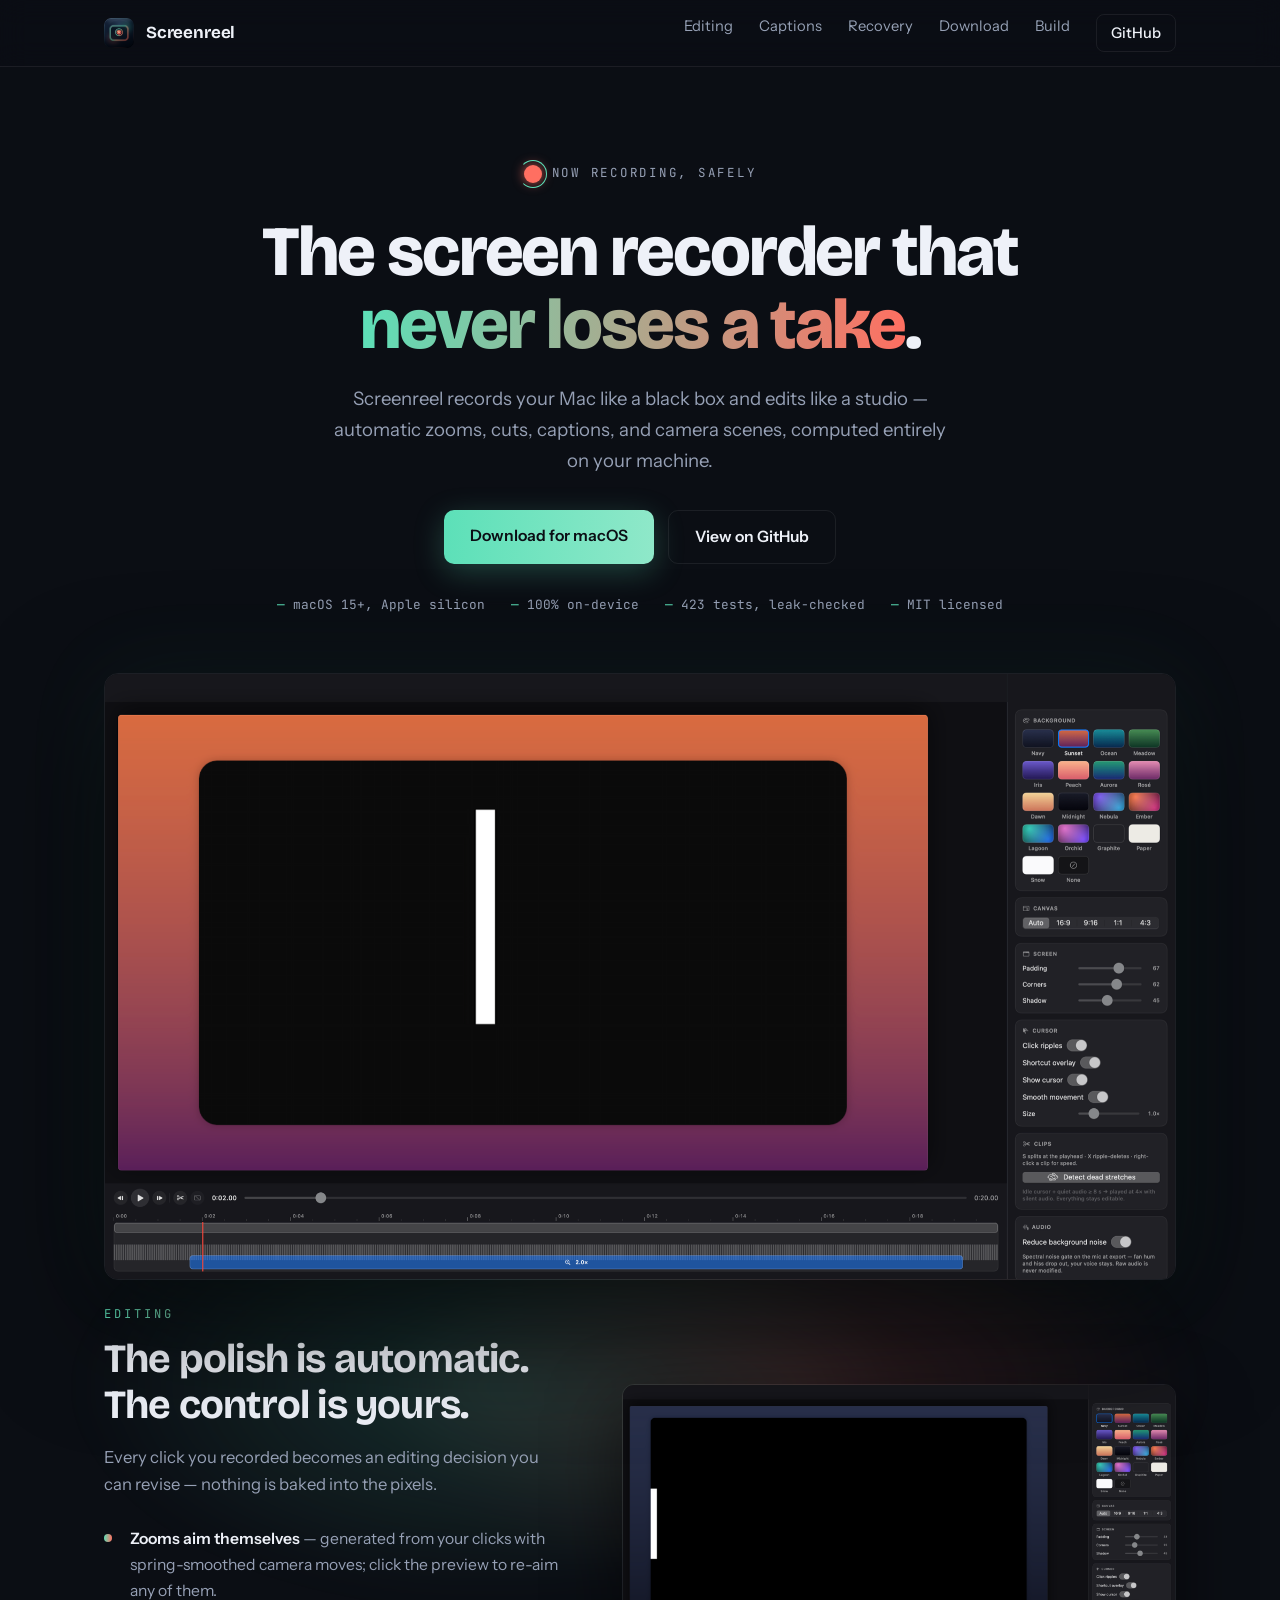
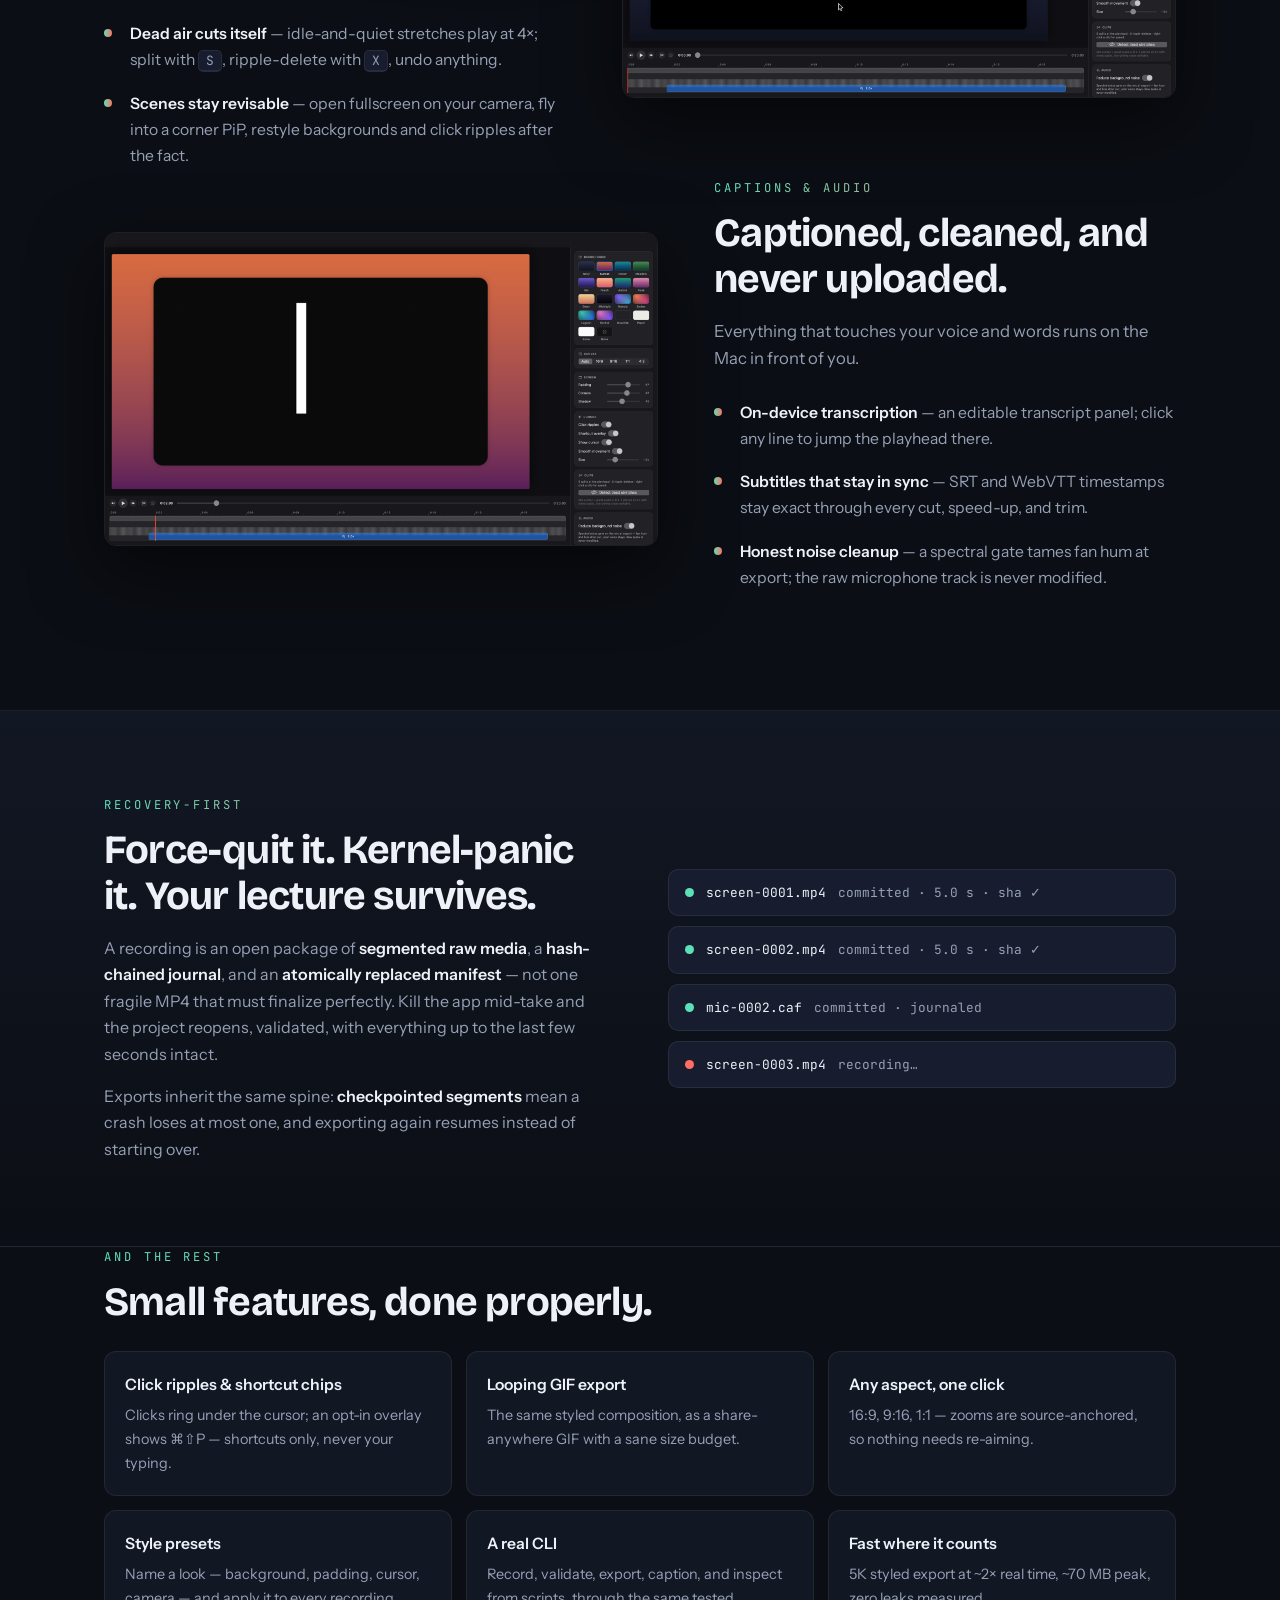
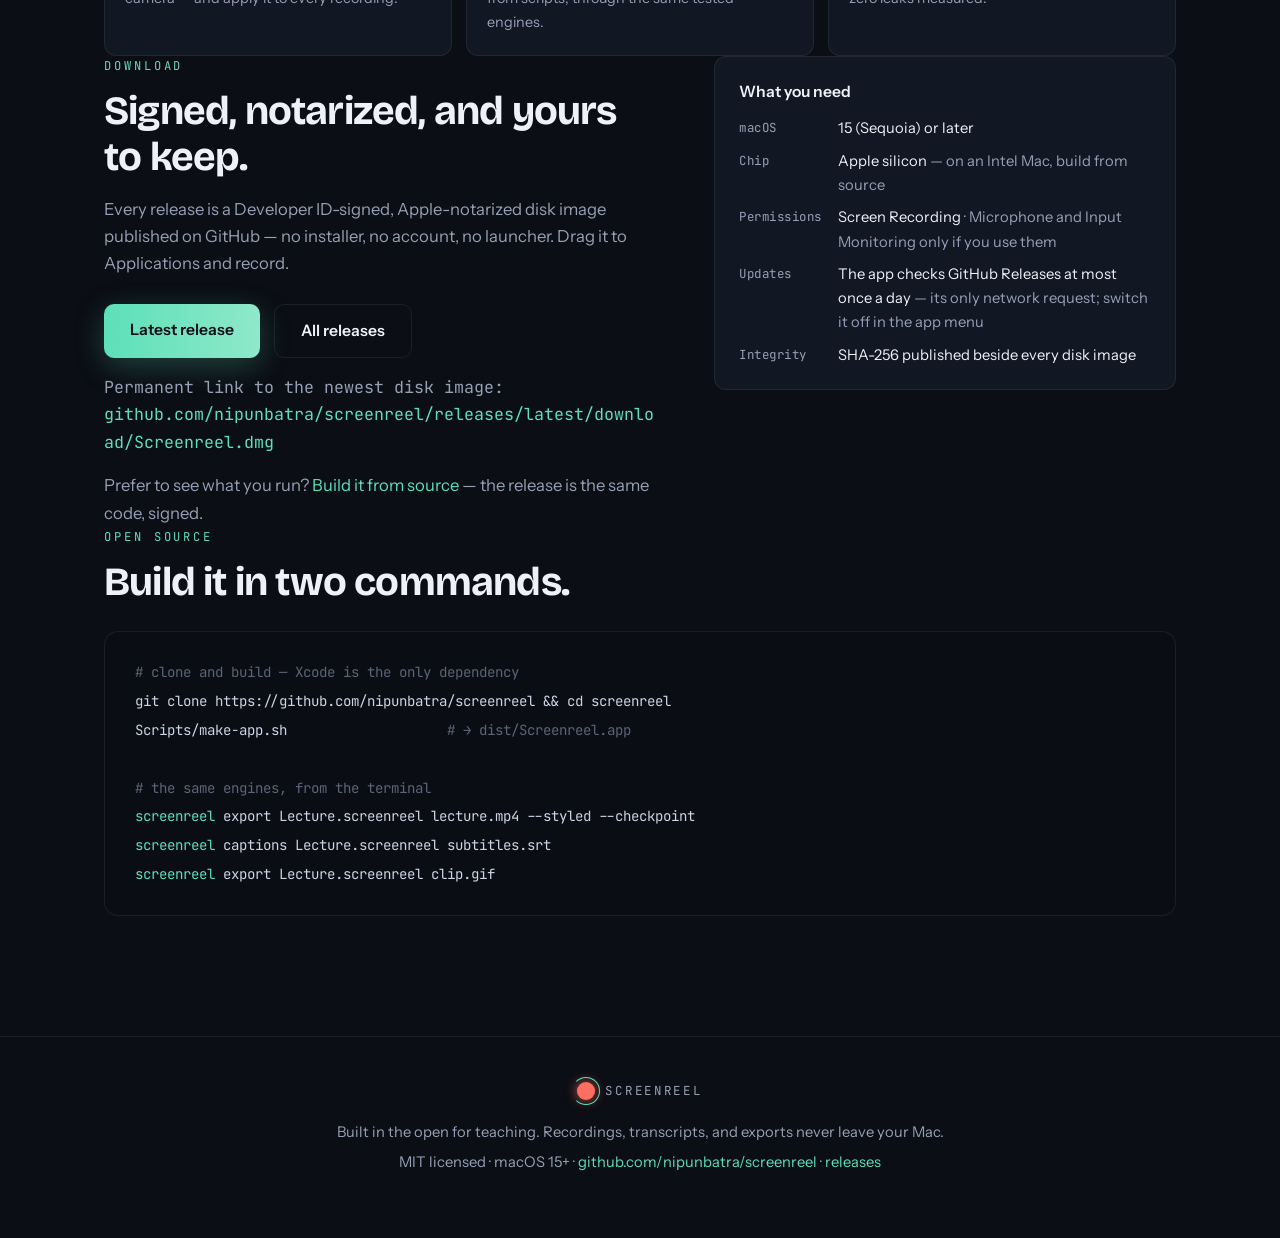
==== commit 8c5bf364: "Rename the project from aks to Screenreel everywhere Package Screenreel; targets ScreenreelApp/Scree" ====
--- a/website/index.html
+++ b/website/index.html
@@ -442,9 +442,9 @@
 Scripts/make-app.sh                    <span class="c"># → dist/Screenreel.app</span>
 
 <span class="c"># the same engines, from the terminal</span>
-<span class="p">aks</span> export Lecture.aks lecture.mp4 --styled --checkpoint
-<span class="p">aks</span> captions Lecture.aks subtitles.srt
-<span class="p">aks</span> export Lecture.aks clip.gif</div>
+<span class="p">screenreel</span> export Lecture.screenreel lecture.mp4 --styled --checkpoint
+<span class="p">screenreel</span> captions Lecture.screenreel subtitles.srt
+<span class="p">screenreel</span> export Lecture.screenreel clip.gif</div>
     </div>
   </section>
 
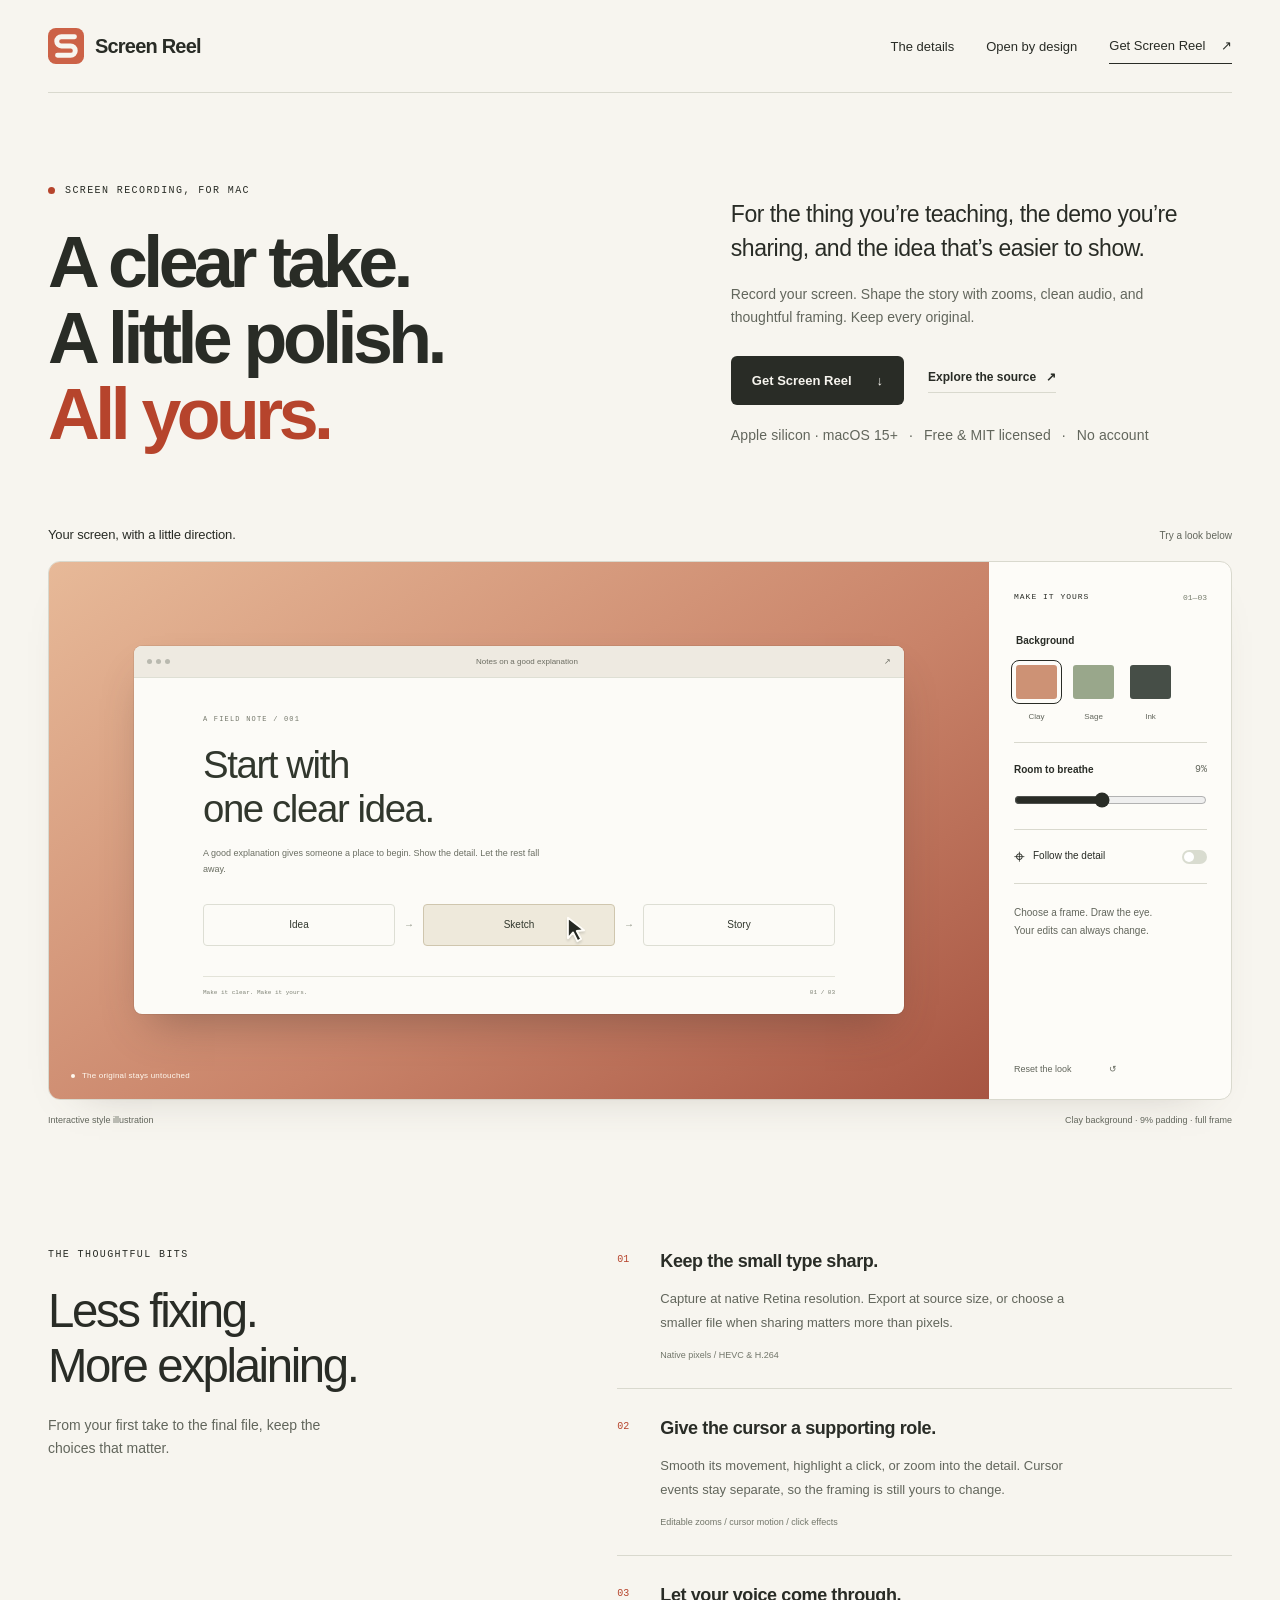
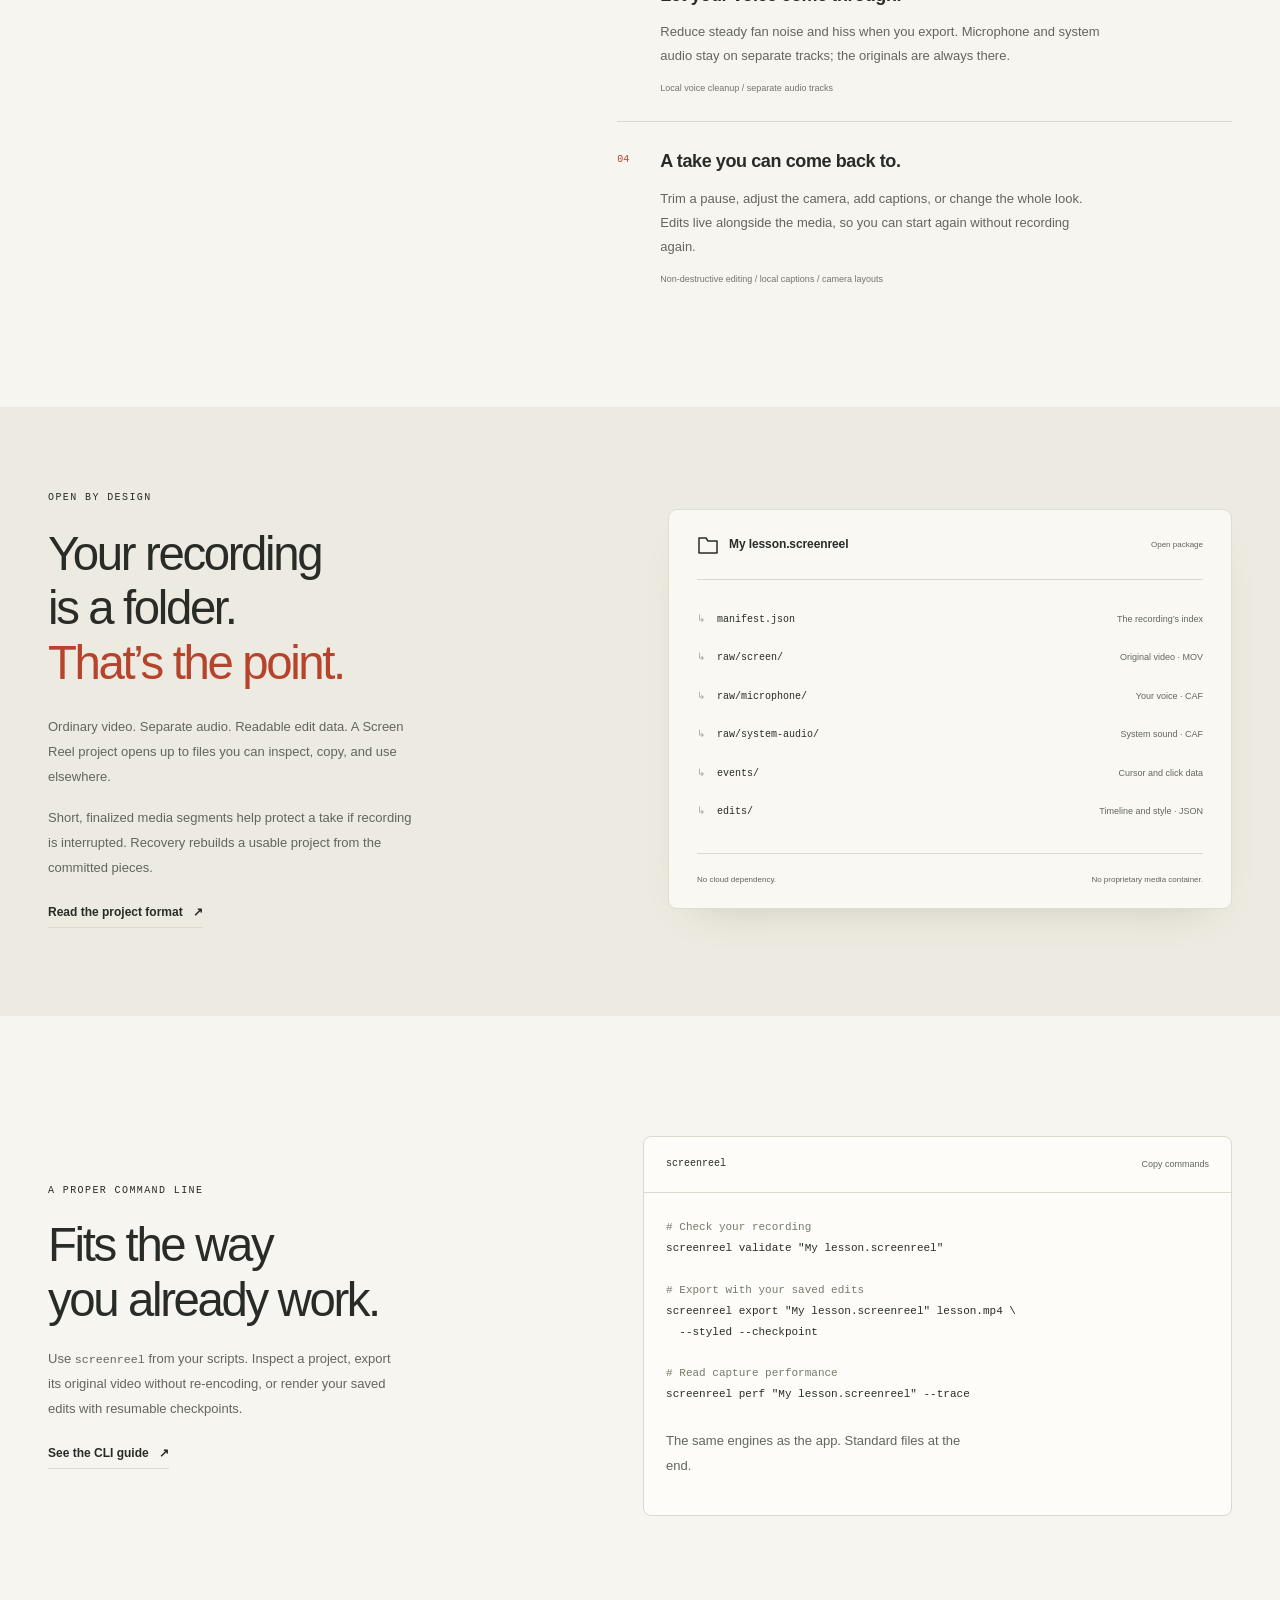
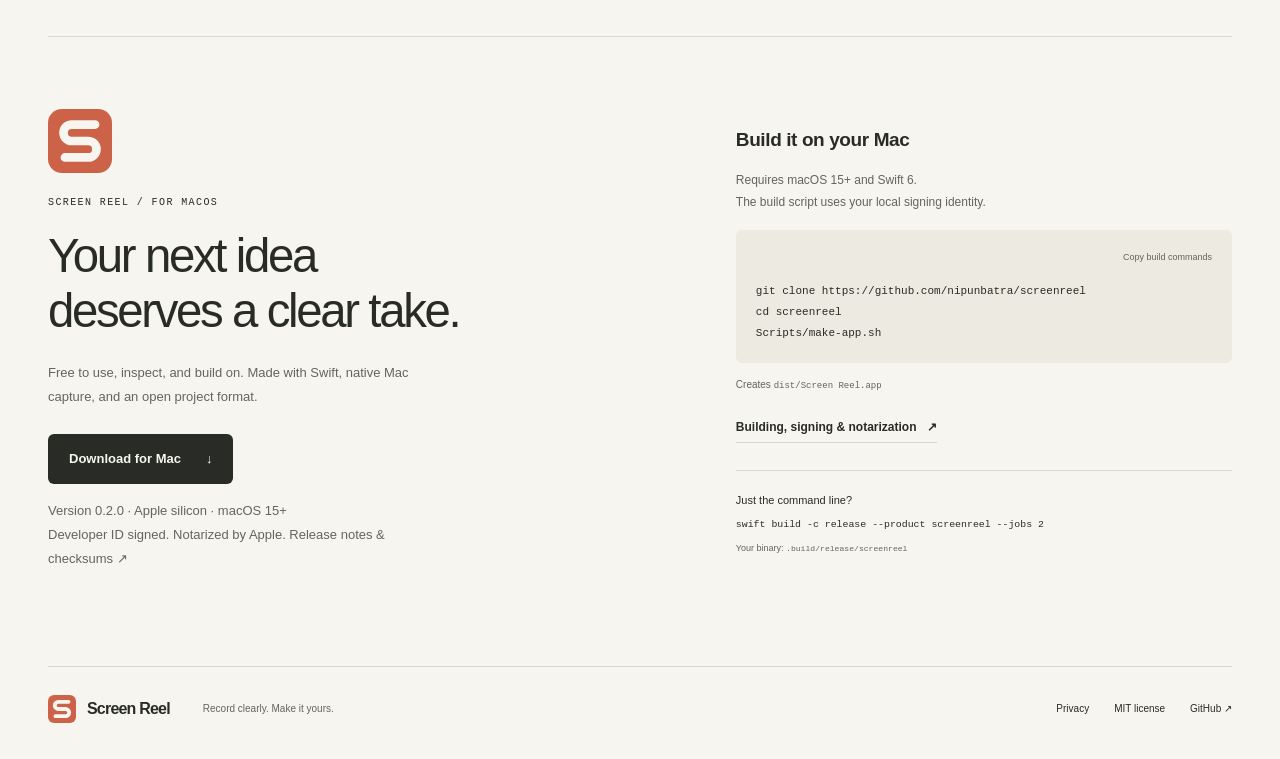
==== commit f9daeea3: "Introduce the Screen Reel identity and redesigned public website" ====
--- a/website/index.html
+++ b/website/index.html
@@ -1,464 +1,95 @@
-<!DOCTYPE html>
+<!doctype html>
 <html lang="en">
 <head>
-<meta charset="utf-8">
-<meta name="viewport" content="width=device-width, initial-scale=1">
-<title>Screenreel — the Mac recorder that never loses a take</title>
-<meta name="description" content="Screenreel records your screen like a black box and edits like a studio: automatic zooms, cuts, captions, camera scenes — all on your Mac, open source.">
-<link rel="icon" href="assets/icon.png">
-<link rel="preconnect" href="https://fonts.googleapis.com">
-<link rel="preconnect" href="https://fonts.gstatic.com" crossorigin>
-<link href="https://fonts.googleapis.com/css2?family=Bricolage+Grotesque:opsz,wght@12..96,500;12..96,700;12..96,800&family=Instrument+Sans:wght@400;500;600&family=JetBrains+Mono:wght@400;500&display=swap" rel="stylesheet">
-<style>
-  :root {
-    --ink: #0b0e14;
-    --panel: #121724;
-    --panel-2: #171d2e;
-    --text: #eef1f8;
-    --muted: #96a0b5;
-    --mint: #5ce0b8;
-    --coral: #ff6f61;
-    --line: rgba(255, 255, 255, 0.07);
-    --display: "Bricolage Grotesque", -apple-system, BlinkMacSystemFont, sans-serif;
-    --body: "Instrument Sans", -apple-system, BlinkMacSystemFont, sans-serif;
-    --mono: "JetBrains Mono", ui-monospace, "SF Mono", Menlo, monospace;
-  }
-  * { margin: 0; padding: 0; box-sizing: border-box; }
-  html { scroll-behavior: smooth; }
-  body {
-    background: var(--ink); color: var(--text);
-    font-family: var(--body); line-height: 1.65;
-    -webkit-font-smoothing: antialiased; overflow-x: hidden;
-  }
-  a { color: inherit; text-decoration: none; }
-  img { max-width: 100%; display: block; }
-  .wrap { max-width: 1120px; margin: 0 auto; padding: 0 24px; }
-
-  /* ---- nav ---- */
-  nav {
-    position: sticky; top: 0; z-index: 50;
-    backdrop-filter: blur(14px); -webkit-backdrop-filter: blur(14px);
-    background: rgba(11, 14, 20, 0.7); border-bottom: 1px solid var(--line);
-  }
-  .nav-inner {
-    max-width: 1120px; margin: 0 auto; padding: 14px 24px;
-    display: flex; align-items: center; gap: 12px;
-  }
-  .nav-inner img { width: 30px; height: 30px; border-radius: 7px; }
-  .wordmark { font-family: var(--display); font-weight: 700; font-size: 1.06rem; letter-spacing: -0.01em; }
-  .nav-links { margin-left: auto; display: flex; gap: 26px; font-size: 0.92rem; color: var(--muted); }
-  .nav-links a:hover { color: var(--text); }
-  .nav-gh {
-    border: 1px solid var(--line); border-radius: 8px; padding: 6px 14px;
-    color: var(--text) !important; font-weight: 500;
-  }
-  .nav-gh:hover { border-color: rgba(255, 255, 255, 0.25); }
-
-  /* ---- hero ---- */
-  header { position: relative; padding: 96px 0 24px; text-align: center; }
-  .glow {
-    position: absolute; inset: auto 0 -30%; height: 720px; z-index: -1;
-    background:
-      radial-gradient(46% 42% at 38% 60%, rgba(92, 224, 184, 0.16), transparent 70%),
-      radial-gradient(46% 42% at 62% 60%, rgba(255, 111, 97, 0.16), transparent 70%);
-    filter: blur(18px); pointer-events: none;
-  }
-  .rec {
-    display: inline-flex; align-items: center; gap: 10px;
-    font-family: var(--mono); font-size: 0.78rem; letter-spacing: 0.22em;
-    color: var(--muted); text-transform: uppercase;
-  }
-  .reel { width: 18px; height: 18px; position: relative; }
-  .reel::before {
-    content: ""; position: absolute; inset: 0; border-radius: 50%;
-    background: var(--coral); box-shadow: 0 0 12px rgba(255, 111, 97, 0.8);
-    animation: pulse 2.4s ease-in-out infinite;
-  }
-  .reel::after {
-    content: ""; position: absolute; inset: -5px; border-radius: 50%;
-    border: 1.5px solid var(--mint); border-left-color: transparent;
-    animation: spin 6s linear infinite;
-  }
-  @keyframes pulse { 50% { opacity: 0.55; } }
-  @keyframes spin { to { transform: rotate(360deg); } }
-
-  h1 {
-    margin: 26px auto 0; max-width: 820px;
-    font-family: var(--display); font-weight: 800;
-    font-size: clamp(2.6rem, 6.4vw, 4.4rem);
-    line-height: 1.04; letter-spacing: -0.03em;
-  }
-  h1 em {
-    font-style: normal;
-    background: linear-gradient(92deg, var(--mint), var(--coral));
-    -webkit-background-clip: text; background-clip: text; color: transparent;
-  }
-  .sub {
-    margin: 22px auto 0; max-width: 620px;
-    font-size: 1.16rem; color: var(--muted);
-  }
-  .ctas { margin-top: 34px; display: flex; gap: 14px; justify-content: center; flex-wrap: wrap; }
-  .btn {
-    font-weight: 600; font-size: 0.98rem; border-radius: 10px;
-    padding: 13px 26px; transition: transform 0.15s ease, box-shadow 0.15s ease;
-  }
-  .btn-primary {
-    color: #0b0e14;
-    background: linear-gradient(92deg, var(--mint), #8fe8c9);
-    box-shadow: 0 8px 30px rgba(92, 224, 184, 0.25);
-  }
-  .btn-primary:hover { transform: translateY(-1px); box-shadow: 0 12px 36px rgba(92, 224, 184, 0.35); }
-  .btn-ghost { border: 1px solid var(--line); color: var(--text); }
-  .btn-ghost:hover { border-color: rgba(255, 255, 255, 0.25); }
-  .facts {
-    margin-top: 30px; display: flex; gap: 8px 26px; justify-content: center; flex-wrap: wrap;
-    font-family: var(--mono); font-size: 0.8rem; color: var(--muted);
-  }
-  .facts span::before { content: "— "; color: var(--mint); }
-
-  .stage { margin-top: 58px; position: relative; }
-  .stage img {
-    border-radius: 14px; border: 1px solid var(--line);
-    box-shadow: 0 40px 120px rgba(0, 0, 0, 0.6), 0 0 90px rgba(92, 224, 184, 0.07);
-  }
-
-  /* ---- sections ---- */
-  section { padding: 110px 0 0; }
-  .eyebrow {
-    font-family: var(--mono); font-size: 0.76rem; letter-spacing: 0.24em;
-    text-transform: uppercase;
-    background: linear-gradient(92deg, var(--mint), var(--coral));
-    -webkit-background-clip: text; background-clip: text; color: transparent;
-  }
-  h2 {
-    margin-top: 12px; font-family: var(--display); font-weight: 700;
-    font-size: clamp(1.7rem, 3.6vw, 2.5rem); letter-spacing: -0.02em; line-height: 1.15;
-  }
-  .feature {
-    display: grid; grid-template-columns: 5fr 6fr; gap: 56px; align-items: center;
-  }
-  .feature.flip { grid-template-columns: 6fr 5fr; }
-  .feature.flip .copy { order: 2; }
-  .feature .copy p { margin-top: 16px; color: var(--muted); font-size: 1.04rem; }
-  .feature ul { margin-top: 18px; list-style: none; }
-  .feature li {
-    padding: 9px 0 9px 26px; position: relative; color: var(--text); font-size: 0.98rem;
-  }
-  .feature li::before {
-    content: ""; position: absolute; left: 0; top: 17px;
-    width: 8px; height: 8px; border-radius: 50%;
-    background: linear-gradient(92deg, var(--mint), var(--coral));
-  }
-  .feature li b { font-weight: 600; }
-  .feature li span { color: var(--muted); }
-  .shot img {
-    border-radius: 12px; border: 1px solid var(--line);
-    box-shadow: 0 24px 70px rgba(0, 0, 0, 0.55);
-  }
-  kbd {
-    font-family: var(--mono); font-size: 0.82em;
-    background: var(--panel-2); border: 1px solid var(--line);
-    border-bottom-width: 2px; border-radius: 5px; padding: 1px 7px;
-  }
-
-  /* ---- recovery band ---- */
-  .band {
-    margin-top: 110px;
-    background: linear-gradient(180deg, var(--panel), var(--ink));
-    border-top: 1px solid var(--line); border-bottom: 1px solid var(--line);
-    padding: 84px 0;
-  }
-  .band .inner { display: grid; grid-template-columns: 1fr 1fr; gap: 56px; align-items: center; }
-  .band p { margin-top: 16px; color: var(--muted); }
-  .band b { color: var(--text); font-weight: 600; }
-  .segments { display: grid; gap: 10px; font-family: var(--mono); font-size: 0.8rem; }
-  .seg {
-    display: flex; align-items: center; gap: 12px;
-    background: var(--panel-2); border: 1px solid var(--line);
-    border-radius: 10px; padding: 12px 16px; color: var(--muted);
-  }
-  .seg i {
-    width: 9px; height: 9px; border-radius: 50%; background: var(--mint); flex: none;
-    font-style: normal;
-  }
-  .seg.live i { background: var(--coral); animation: pulse 1.6s ease-in-out infinite; }
-  .seg em { font-style: normal; color: var(--text); }
-
-  /* ---- quiet grid ---- */
-  .quiet { margin-top: 26px; display: grid; grid-template-columns: repeat(3, 1fr); gap: 14px; }
-  .q {
-    background: var(--panel); border: 1px solid var(--line);
-    border-radius: 12px; padding: 20px;
-  }
-  .q h3 { font-family: var(--body); font-weight: 600; font-size: 0.98rem; }
-  .q p { margin-top: 6px; color: var(--muted); font-size: 0.9rem; }
-
-  /* ---- cli ---- */
-  .cli {
-    margin-top: 26px; background: #0a0d13; border: 1px solid var(--line);
-    border-radius: 14px; padding: 26px 30px; overflow-x: auto;
-    font-family: var(--mono); font-size: 0.88rem; line-height: 2.05; color: #ccd3e4;
-    white-space: pre;
-  }
-  .cli .c { color: #5b6478; }
-  .cli .p { color: var(--mint); }
-
-  /* ---- download ---- */
-  .download { display: grid; grid-template-columns: 6fr 5fr; gap: 56px; align-items: start; }
-  .download p { margin-top: 16px; color: var(--muted); font-size: 1.04rem; }
-  .download .ctas { justify-content: flex-start; margin-top: 26px; }
-  .direct {
-    margin-top: 16px; font-family: var(--mono); font-size: 0.8rem; color: var(--muted);
-    word-break: break-all;
-  }
-  .direct a { color: var(--mint); }
-  .reqs {
-    background: var(--panel); border: 1px solid var(--line); border-radius: 12px;
-    padding: 22px 24px;
-  }
-  .reqs h3 { font-family: var(--body); font-weight: 600; font-size: 0.98rem; }
-  .reqs dl { margin-top: 12px; display: grid; grid-template-columns: auto 1fr; gap: 8px 16px; font-size: 0.92rem; }
-  .reqs dt { color: var(--muted); font-family: var(--mono); font-size: 0.78rem; letter-spacing: 0.04em; padding-top: 2px; }
-  .reqs dd { color: var(--text); }
-  .reqs dd span { color: var(--muted); }
-
-  /* ---- pro (hidden until pricing is decided) ---- */
-  .pro {
-    margin-top: 26px; background: var(--panel); border: 1px solid var(--line);
-    border-radius: 14px; padding: 30px 34px;
-    display: grid; grid-template-columns: 1fr auto; gap: 24px; align-items: center;
-  }
-  .pro p { color: var(--muted); margin-top: 8px; }
-  .pro b { color: var(--text); font-weight: 600; }
-
-  footer {
-    margin-top: 120px; border-top: 1px solid var(--line);
-    padding: 44px 0 64px; text-align: center; color: var(--muted); font-size: 0.92rem;
-  }
-  footer .rec { margin-bottom: 18px; }
-  footer p + p { margin-top: 6px; }
-
-  /* ---- reveal ---- */
-  .reveal { opacity: 0; transform: translateY(26px); transition: opacity 0.7s ease, transform 0.7s ease; }
-  .reveal.in { opacity: 1; transform: none; }
-  @media (prefers-reduced-motion: reduce) {
-    .reveal { opacity: 1; transform: none; transition: none; }
-    .reel::before, .reel::after, .seg.live i { animation: none; }
-    html { scroll-behavior: auto; }
-  }
-  @media (max-width: 860px) {
-    .feature, .feature.flip, .band .inner, .download, .pro { grid-template-columns: 1fr; gap: 30px; }
-    .feature.flip .copy { order: 0; }
-    .quiet { grid-template-columns: 1fr; }
-    header { padding-top: 64px; }
-    .nav-links a:not(.nav-gh) { display: none; }
-  }
-  :focus-visible { outline: 2px solid var(--mint); outline-offset: 3px; border-radius: 4px; }
-</style>
+<meta charset="utf-8"><meta name="viewport" content="width=device-width, initial-scale=1">
+<meta name="theme-color" content="#f7f5ef">
+<title>Screen Reel — a clear take, a little polish, all yours</title>
+<meta name="description" content="A native Mac screen recorder with editable zooms, cursor motion, local voice cleanup, and an open project format. Free and MIT licensed.">
+<link rel="canonical" href="https://nipunbatra.github.io/screenreel/">
+<link rel="icon" type="image/svg+xml" href="assets/mark.svg">
+<meta property="og:type" content="website"><meta property="og:title" content="Screen Reel — record clearly. Make it yours.">
+<meta property="og:description" content="Screen recording and a little studio polish. Native to your Mac. Open by design.">
+<meta property="og:url" content="https://nipunbatra.github.io/screenreel/">
+<meta property="og:image" content="https://nipunbatra.github.io/screenreel/assets/og-image.png">
+<meta property="og:image:width" content="1200"><meta property="og:image:height" content="630">
+<meta property="og:image:alt" content="Screen Reel. Record clearly. Make it yours.">
+<meta name="twitter:card" content="summary_large_image">
+<link rel="stylesheet" href="styles.css"><script src="site.js" defer></script>
 </head>
 <body>
-  <nav>
-    <div class="nav-inner">
-      <img src="assets/icon.png" alt="">
-      <span class="wordmark">Screenreel</span>
-      <div class="nav-links">
-        <a href="#editing">Editing</a>
-        <a href="#captions">Captions</a>
-        <a href="#recovery">Recovery</a>
-        <a href="#download">Download</a>
-        <a href="#build">Build</a>
-        <a class="nav-gh" href="https://github.com/nipunbatra/screenreel">GitHub</a>
-      </div>
-    </div>
-  </nav>
-
-  <header>
-    <div class="glow"></div>
-    <div class="wrap">
-      <div class="rec"><span class="reel"></span>Now recording, safely</div>
-      <h1>The screen recorder that <em>never loses a take</em>.</h1>
-      <p class="sub">
-        Screenreel records your Mac like a black box and edits like a studio —
-        automatic zooms, cuts, captions, and camera scenes, computed entirely
-        on your machine.
-      </p>
-      <div class="ctas">
-        <a class="btn btn-primary" href="#download">Download for macOS</a>
-        <a class="btn btn-ghost" href="https://github.com/nipunbatra/screenreel">View on GitHub</a>
-      </div>
-      <div class="facts">
-        <span>macOS 15+, Apple silicon</span>
-        <span>100% on-device</span>
-        <span>423 tests, leak-checked</span>
-        <span>MIT licensed</span>
-      </div>
-    </div>
-    <div class="wrap stage reveal">
-      <img src="assets/editor-styled.png"
-        alt="The Screenreel editor: a recording on a sunset gradient card beside an inspector with background swatches, canvas presets, cursor effects, clip tools, and audio cleanup">
-    </div>
-  </header>
-
-  <section id="editing" class="wrap">
-    <div class="feature reveal">
-      <div class="copy">
-        <div class="eyebrow">Editing</div>
-        <h2>The polish is automatic. The control is yours.</h2>
-        <p>Every click you recorded becomes an editing decision you can revise —
-        nothing is baked into the pixels.</p>
-        <ul>
-          <li><b>Zooms aim themselves</b> <span>— generated from your clicks with
-          spring-smoothed camera moves; click the preview to re-aim any of them.</span></li>
-          <li><b>Dead air cuts itself</b> <span>— idle-and-quiet stretches play at 4×;
-          split with <kbd>S</kbd>, ripple-delete with <kbd>X</kbd>, undo anything.</span></li>
-          <li><b>Scenes stay revisable</b> <span>— open fullscreen on your camera, fly
-          into a corner PiP, restyle backgrounds and click ripples after the fact.</span></li>
-        </ul>
-      </div>
-      <div class="shot">
-        <img src="assets/editor-dark.png"
-          alt="The editor timeline with clip lane, zoom blocks, and waveform">
-      </div>
+<a class="skip-link" href="#main">Skip to content</a>
+<header class="site-header wrap">
+  <a class="brand" href="./" aria-label="Screen Reel home"><img src="assets/mark.svg" width="36" height="36" alt=""><span>Screen Reel</span></a>
+  <nav aria-label="Main navigation"><a href="#features">The details</a><a href="#open-format">Open by design</a><a class="nav-download" href="#download">Get Screen Reel <span aria-hidden="true">↗</span></a></nav>
+</header>
+<main id="main">
+  <section class="hero wrap" aria-labelledby="hero-title">
+    <div><p class="eyebrow"><span class="record-dot" aria-hidden="true"></span> Screen recording, for Mac</p><h1 id="hero-title">A clear take.<br>A little polish.<br><span>All yours.</span></h1></div>
+    <div class="hero-aside"><p class="hero-description">For the thing you’re teaching, the demo you’re sharing, and the idea that’s easier to show.</p><p>Record your screen. Shape the story with zooms, clean audio, and thoughtful framing. Keep every original.</p>
+      <div class="hero-actions"><a class="button" href="#download">Get Screen Reel <span aria-hidden="true">↓</span></a><a class="text-link" href="https://github.com/nipunbatra/screenreel">Explore the source <span aria-hidden="true">↗</span></a></div><p class="availability">Apple silicon · macOS 15+ <span>·</span> Free &amp; MIT licensed <span>·</span> No account</p>
     </div>
   </section>
-
-  <section id="captions" class="wrap">
-    <div class="feature flip reveal">
-      <div class="copy">
-        <div class="eyebrow">Captions &amp; audio</div>
-        <h2>Captioned, cleaned, and never uploaded.</h2>
-        <p>Everything that touches your voice and words runs on the Mac in front of you.</p>
-        <ul>
-          <li><b>On-device transcription</b> <span>— an editable transcript panel;
-          click any line to jump the playhead there.</span></li>
-          <li><b>Subtitles that stay in sync</b> <span>— SRT and WebVTT timestamps stay
-          exact through every cut, speed-up, and trim.</span></li>
-          <li><b>Honest noise cleanup</b> <span>— a spectral gate tames fan hum at
-          export; the raw microphone track is never modified.</span></li>
-        </ul>
+  <section class="showcase wrap" aria-labelledby="showcase-title">
+    <div class="showcase-heading"><h2 id="showcase-title">Your screen, with a little direction.</h2><span>Try a look below</span></div>
+    <div class="demo-shell">
+      <div class="demo-canvas" id="demo-canvas" data-look="clay">
+        <div class="demo-document">
+          <div class="document-bar"><span class="window-dots" aria-hidden="true"><i></i><i></i><i></i></span><span>Notes on a good explanation</span><span aria-hidden="true">↗</span></div>
+          <div class="document-content"><span class="document-label">A field note / 001</span><h3>Start with<br>one clear idea.</h3><p>A good explanation gives someone a place to begin. Show the detail. Let the rest fall away.</p>
+            <div class="idea-diagram" aria-label="An idea becomes a sketch, then a story"><span>Idea</span><i aria-hidden="true">→</i><span class="diagram-focus">Sketch</span><i aria-hidden="true">→</i><span>Story</span></div>
+            <div class="document-bottom"><span>Make it clear. Make it yours.</span><span>01 / 03</span></div>
+          </div>
+          <svg class="demo-cursor" viewBox="0 0 30 38" width="30" height="38" aria-hidden="true"><path d="M4 3v28l7-8 6 12 5-3-6-11 10-1Z" fill="#252822" stroke="#fffdf8" stroke-width="2.5" stroke-linejoin="round"/></svg>
+        </div>
+        <div class="frame-label" aria-hidden="true"><span class="tiny-dot"></span> The original stays untouched</div>
       </div>
-      <div class="shot">
-        <img src="assets/editor-styled.png" alt="Styled export preview with gradient background">
-      </div>
+      <aside class="demo-controls" aria-label="Interactive style illustration controls">
+        <div class="controls-title"><span class="eyebrow">Make it yours</span><span class="control-index">01—03</span></div>
+        <fieldset><legend>Background</legend><div class="swatches"><button class="swatch clay" data-look="clay" aria-label="Clay background" aria-pressed="true"><span>Clay</span></button><button class="swatch sage" data-look="sage" aria-label="Sage background" aria-pressed="false"><span>Sage</span></button><button class="swatch ink" data-look="ink" aria-label="Ink background" aria-pressed="false"><span>Ink</span></button></div></fieldset>
+        <div class="range-control"><label for="padding">Room to breathe <output id="padding-value" for="padding">9%</output></label><input id="padding" type="range" min="4" max="15" value="9" step="1"></div>
+        <button class="focus-toggle" id="focus-toggle" aria-pressed="false"><span class="focus-icon" aria-hidden="true">⌖</span><span>Follow the detail</span><span class="switch" aria-hidden="true"></span></button>
+        <p class="control-note">Choose a frame. Draw the eye. Your edits can always change.</p><button class="reset-button" id="reset-demo">Reset the look <span aria-hidden="true">↺</span></button>
+      </aside>
+    </div>
+    <div class="demo-footer"><span>Interactive style illustration</span><span id="demo-status" role="status" aria-live="polite">Clay background · 9% padding · full frame</span></div>
+    <noscript><p class="no-script">The illustration’s controls need JavaScript. The app, documentation, and build instructions are linked below.</p></noscript>
+  </section>
+  <section class="details wrap section-space" id="features" aria-labelledby="details-title">
+    <div class="section-heading"><p class="eyebrow">The thoughtful bits</p><h2 id="details-title">Less fixing.<br>More explaining.</h2><p>From your first take to the final file, keep the choices that matter.</p></div>
+    <div class="feature-list">
+      <article><span class="feature-number">01</span><div><h3>Keep the small type sharp.</h3><p>Capture at native Retina resolution. Export at source size, or choose a smaller file when sharing matters more than pixels.</p><span class="feature-note">Native pixels / HEVC &amp; H.264</span></div></article>
+      <article><span class="feature-number">02</span><div><h3>Give the cursor a supporting role.</h3><p>Smooth its movement, highlight a click, or zoom into the detail. Cursor events stay separate, so the framing is still yours to change.</p><span class="feature-note">Editable zooms / cursor motion / click effects</span></div></article>
+      <article><span class="feature-number">03</span><div><h3>Let your voice come through.</h3><p>Reduce steady fan noise and hiss when you export. Microphone and system audio stay on separate tracks; the originals are always there.</p><span class="feature-note">Local voice cleanup / separate audio tracks</span></div></article>
+      <article><span class="feature-number">04</span><div><h3>A take you can come back to.</h3><p>Trim a pause, adjust the camera, add captions, or change the whole look. Edits live alongside the media, so you can start again without recording again.</p><span class="feature-note">Non-destructive editing / local captions / camera layouts</span></div></article>
     </div>
   </section>
+  <section class="open-section section-space" id="open-format" aria-labelledby="open-title"><div class="wrap open-grid">
+    <div><p class="eyebrow">Open by design</p><h2 id="open-title">Your recording<br>is a folder.<br><span>That’s the point.</span></h2><p>Ordinary video. Separate audio. Readable edit data. A Screen Reel project opens up to files you can inspect, copy, and use elsewhere.</p><p>Short, finalized media segments help protect a take if recording is interrupted. Recovery rebuilds a usable project from the committed pieces.</p><a class="text-link" href="https://github.com/nipunbatra/screenreel/blob/main/docs/PROJECT_FORMAT.md">Read the project format <span aria-hidden="true">↗</span></a></div>
+    <div class="project-card"><div class="project-title"><svg width="22" height="20" viewBox="0 0 22 20" aria-hidden="true"><path d="M2 5V3h7l2 3h9v12H2Z" fill="none" stroke="currentColor" stroke-width="1.5" stroke-linejoin="round"/></svg><strong>My lesson.screenreel</strong><span>Open package</span></div>
+      <dl class="file-tree"><div><dt>manifest.json</dt><dd>The recording’s index</dd></div><div><dt>raw/screen/</dt><dd>Original video · MOV</dd></div><div><dt>raw/microphone/</dt><dd>Your voice · CAF</dd></div><div><dt>raw/system-audio/</dt><dd>System sound · CAF</dd></div><div><dt>events/</dt><dd>Cursor and click data</dd></div><div><dt>edits/</dt><dd>Timeline and style · JSON</dd></div></dl>
+      <div class="project-footer"><span>No cloud dependency.</span><span>No proprietary media container.</span></div>
+    </div>
+  </div></section>
+  <section class="cli-section wrap section-space" aria-labelledby="cli-title">
+    <div><p class="eyebrow">A proper command line</p><h2 id="cli-title">Fits the way<br>you already work.</h2><p>Use <code>screenreel</code> from your scripts. Inspect a project, export its original video without re-encoding, or render your saved edits with resumable checkpoints.</p><a class="text-link" href="https://github.com/nipunbatra/screenreel#cli">See the CLI guide <span aria-hidden="true">↗</span></a></div>
+    <div class="terminal"><div class="terminal-header"><span>screenreel</span><button class="copy-button" data-copy="cli-code">Copy commands</button></div><pre><code id="cli-code"><span class="code-comment"># Check your recording</span>
+screenreel validate "My lesson.screenreel"
 
-  <section id="recovery" class="band reveal">
-    <div class="wrap inner">
-      <div>
-        <div class="eyebrow">Recovery-first</div>
-        <h2>Force-quit it. Kernel-panic it. Your lecture survives.</h2>
-        <p>A recording is an open package of <b>segmented raw media</b>, a
-        <b>hash-chained journal</b>, and an <b>atomically replaced manifest</b> —
-        not one fragile MP4 that must finalize perfectly. Kill the app mid-take
-        and the project reopens, validated, with everything up to the last few
-        seconds intact.</p>
-        <p>Exports inherit the same spine: <b>checkpointed segments</b> mean a crash
-        loses at most one, and exporting again resumes instead of starting over.</p>
-      </div>
-      <div class="segments" aria-hidden="true">
-        <div class="seg"><i></i><em>screen-0001.mp4</em> committed · 5.0 s · sha ✓</div>
-        <div class="seg"><i></i><em>screen-0002.mp4</em> committed · 5.0 s · sha ✓</div>
-        <div class="seg"><i></i><em>mic-0002.caf</em> committed · journaled</div>
-        <div class="seg live"><i></i><em>screen-0003.mp4</em> recording…</div>
-      </div>
-    </div>
+<span class="code-comment"># Export with your saved edits</span>
+screenreel export "My lesson.screenreel" lesson.mp4 \
+  --styled --checkpoint
+
+<span class="code-comment"># Read capture performance</span>
+screenreel perf "My lesson.screenreel" --trace</code></pre><p class="terminal-note">The same engines as the app. Standard files at the end.</p></div>
   </section>
-
-  <section class="wrap">
-    <div class="reveal">
-      <div class="eyebrow">And the rest</div>
-      <h2>Small features, done properly.</h2>
-      <div class="quiet">
-        <div class="q"><h3>Click ripples &amp; shortcut chips</h3><p>Clicks ring under the cursor; an opt-in overlay shows ⌘⇧P — shortcuts only, never your typing.</p></div>
-        <div class="q"><h3>Looping GIF export</h3><p>The same styled composition, as a share-anywhere GIF with a sane size budget.</p></div>
-        <div class="q"><h3>Any aspect, one click</h3><p>16:9, 9:16, 1:1 — zooms are source-anchored, so nothing needs re-aiming.</p></div>
-        <div class="q"><h3>Style presets</h3><p>Name a look — background, padding, cursor, camera — and apply it to every recording.</p></div>
-        <div class="q"><h3>A real CLI</h3><p>Record, validate, export, caption, and inspect from scripts, through the same tested engines.</p></div>
-        <div class="q"><h3>Fast where it counts</h3><p>5K styled export at ~2× real time, ~70 MB peak, zero leaks measured.</p></div>
-      </div>
-    </div>
+  <section class="download-section wrap section-space" id="download" aria-labelledby="download-title">
+    <div class="download-intro"><img src="assets/mark.svg" width="64" height="64" alt=""><p class="eyebrow">Screen Reel / for macOS</p><h2 id="download-title">Your next idea<br>deserves a clear take.</h2><p>Free to use, inspect, and build on. Made with Swift, native Mac capture, and an open project format.</p><a class="button" href="https://github.com/nipunbatra/screenreel/releases/latest/download/screenreel.dmg">Download for Mac <span aria-hidden="true">↓</span></a><p class="release-note">Version 0.2.0 · Apple silicon · macOS 15+<br>Developer ID signed. Notarized by Apple. <a href="https://github.com/nipunbatra/screenreel/releases/tag/v0.2.0">Release notes &amp; checksums ↗</a></p></div>
+    <div class="build-instructions"><h3>Build it on your Mac</h3><p>Requires macOS 15+ and Swift 6.<br>The build script uses your local signing identity.</p><div class="build-code"><button class="copy-button" data-copy="build-code">Copy build commands</button><pre><code id="build-code">git clone https://github.com/nipunbatra/screenreel
+cd screenreel
+Scripts/make-app.sh</code></pre></div><p class="build-result">Creates <code>dist/Screen Reel.app</code></p><a class="text-link" href="https://github.com/nipunbatra/screenreel/blob/main/docs/DISTRIBUTION.md">Building, signing &amp; notarization <span aria-hidden="true">↗</span></a><div class="build-cli"><p>Just the command line?</p><code>swift build -c release --product screenreel --jobs 2</code><span>Your binary: <code>.build/release/screenreel</code></span></div></div>
   </section>
-
-  <section id="download" class="wrap">
-    <div class="download reveal">
-      <div class="copy">
-        <div class="eyebrow">Download</div>
-        <h2>Signed, notarized, and yours to keep.</h2>
-        <p>Every release is a Developer&nbsp;ID-signed, Apple-notarized disk image
-        published on GitHub — no installer, no account, no launcher. Drag it to
-        Applications and record.</p>
-        <div class="ctas">
-          <a class="btn btn-primary" href="https://github.com/nipunbatra/screenreel/releases/latest">Latest release</a>
-          <a class="btn btn-ghost" href="https://github.com/nipunbatra/screenreel/releases">All releases</a>
-        </div>
-        <p class="direct">Permanent link to the newest disk image:<br>
-          <a href="https://github.com/nipunbatra/screenreel/releases/latest/download/Screenreel.dmg">github.com/nipunbatra/screenreel/releases/latest/download/Screenreel.dmg</a></p>
-        <p>Prefer to see what you run? <a href="#build" style="color:var(--mint)">Build it from source</a> —
-        the release is the same code, signed.</p>
-      </div>
-      <div class="reqs">
-        <h3>What you need</h3>
-        <dl>
-          <dt>macOS</dt><dd>15 (Sequoia) or later</dd>
-          <dt>Chip</dt><dd>Apple silicon <span>— on an Intel Mac, build from source</span></dd>
-          <dt>Permissions</dt><dd>Screen Recording <span>· Microphone and Input Monitoring only if you use them</span></dd>
-          <dt>Updates</dt><dd>The app checks GitHub Releases at most once a day <span>— its only network request; switch it off in the app menu</span></dd>
-          <dt>Integrity</dt><dd>SHA-256 published beside every disk image</dd>
-        </dl>
-      </div>
-    </div>
-  </section>
-
-  <!--
-    PRICING_FLAG — the Pro-license block below is intentionally hidden until
-    pricing and what a license includes are decided. To publish it:
-      1. remove the `hidden` attribute from <section id="pro">
-      2. put the checkout URL in the "Buy a Pro license" href
-      3. edit the copy; do not add a price this page cannot honour
-    The app already accepts license keys (docs/DISTRIBUTION.md); nothing is gated.
-  -->
-  <section id="pro" class="wrap" hidden>
-    <div class="reveal">
-      <div class="eyebrow">Support the project</div>
-      <h2>Free forever. Pro if you'd like to fund it.</h2>
-      <div class="pro">
-        <div>
-          <b>Screenreel is MIT-licensed and complete without a license.</b>
-          <p>A Pro license funds development and comes with priority support and a
-          year of updates under your key. It is the same app — nothing is locked away.</p>
-        </div>
-        <a class="btn btn-primary" href="#pro">Buy a Pro license</a>
-      </div>
-    </div>
-  </section>
-
-  <section id="build" class="wrap">
-    <div class="reveal">
-      <div class="eyebrow">Open source</div>
-      <h2>Build it in two commands.</h2>
-      <div class="cli"><span class="c"># clone and build — Xcode is the only dependency</span>
-git clone https://github.com/nipunbatra/screenreel && cd screenreel
-Scripts/make-app.sh                    <span class="c"># → dist/Screenreel.app</span>
-
-<span class="c"># the same engines, from the terminal</span>
-<span class="p">screenreel</span> export Lecture.screenreel lecture.mp4 --styled --checkpoint
-<span class="p">screenreel</span> captions Lecture.screenreel subtitles.srt
-<span class="p">screenreel</span> export Lecture.screenreel clip.gif</div>
-    </div>
-  </section>
-
-  <footer>
-    <div class="rec" style="justify-content:center; display:flex;"><span class="reel"></span>Screenreel</div>
-    <p>Built in the open for teaching. Recordings, transcripts, and exports never leave your Mac.</p>
-    <p>MIT licensed · macOS 15+ · <a href="https://github.com/nipunbatra/screenreel" style="color:var(--mint)">github.com/nipunbatra/screenreel</a> · <a href="https://github.com/nipunbatra/screenreel/releases" style="color:var(--mint)">releases</a></p>
-  </footer>
-
-  <script>
-    const io = new IntersectionObserver(
-      entries => entries.forEach(e => e.isIntersecting && e.target.classList.add("in")),
-      { threshold: 0.12 });
-    document.querySelectorAll(".reveal").forEach(el => io.observe(el));
-  </script>
+  <p class="copy-status wrap" id="copy-status" role="status" aria-live="polite"></p>
+</main>
+<footer class="site-footer wrap"><a class="brand" href="./"><img src="assets/mark.svg" width="28" height="28" alt=""><span>Screen Reel</span></a><p>Record clearly. Make it yours.</p><nav aria-label="Footer"><a href="privacy.html">Privacy</a><a href="https://github.com/nipunbatra/screenreel/blob/main/LICENSE">MIT license</a><a href="https://github.com/nipunbatra/screenreel">GitHub <span aria-hidden="true">↗</span></a></nav></footer>
 </body>
 </html>
--- a/website/styles.css
+++ b/website/styles.css
@@ -0,0 +1,87 @@
+:root { color-scheme:light; --paper:#f7f5ef; --paper-deep:#edeae1; --ink:#292c26; --muted:#62665c; --line:#d9d9ce; --accent:#b6442c; --body:"Avenir Next","Segoe UI",-apple-system,BlinkMacSystemFont,sans-serif; --mono:"SFMono-Regular",Consolas,"Liberation Mono",monospace; }
+* { box-sizing:border-box; }
+html { scroll-behavior:smooth; scroll-padding-top:2rem; }
+body { margin:0; background:var(--paper); color:var(--ink); font-family:var(--body); line-height:1.65; -webkit-font-smoothing:antialiased; }
+button,input { font:inherit; } button,a { -webkit-tap-highlight-color:transparent; } button { cursor:pointer; }
+a { color:inherit; text-decoration:none; } p,h1,h2,h3 { margin:0; } img,svg { display:block; max-width:100%; }
+button:focus-visible,a:focus-visible,input:focus-visible { outline:3px solid var(--accent); outline-offset:5px; }
+::selection { color:var(--ink); background:#efd1ba; }
+.wrap { width:min(1240px,calc(100% - 96px)); margin-inline:auto; }
+.skip-link { position:absolute; left:1rem; top:-10rem; background:var(--ink); color:var(--paper); padding:.7rem 1rem; z-index:3; }.skip-link:focus { top:1rem; }
+.site-header { display:flex; align-items:center; justify-content:space-between; padding-block:28px; border-bottom:1px solid var(--line); gap:24px; }
+.brand { display:inline-flex; align-items:center; gap:11px; flex-shrink:0; font-size:20px; font-weight:600; letter-spacing:-.8px; }
+.site-header nav { display:flex; align-items:center; gap:32px; font-size:13px; font-weight:500; }
+.site-header nav a,.site-footer nav a { transition:color 180ms; }.site-header nav a:hover,.site-footer nav a:hover { color:var(--accent); }
+.nav-download { border-bottom:1px solid var(--ink); padding-block:7px; }.nav-download span { margin-left:12px; }
+.hero { display:grid; grid-template-columns:1.15fr 1fr; gap:9%; padding-top:90px; padding-bottom:76px; align-items:end; }
+.eyebrow { display:flex; align-items:center; gap:10px; font-family:var(--mono); font-size:10px; font-weight:500; letter-spacing:1.4px; text-transform:uppercase; line-height:1.5; }
+.record-dot { width:7px; height:7px; border-radius:50%; background:var(--accent); }
+h1 { font-size:clamp(46px,5.6vw,76px); letter-spacing:-.063em; line-height:1.06; font-weight:600; margin-top:26px; }
+h1 span,.open-grid h2 span { color:var(--accent); }.hero-aside { padding-bottom:5px; max-width:455px; }
+.hero-description { font-size:clamp(19px,1.8vw,23px); line-height:1.5; letter-spacing:-.5px; margin-bottom:17px; text-wrap:pretty; }
+.hero-aside>p:not(.hero-description) { color:var(--muted); font-size:14px; }
+.hero-actions { display:flex; align-items:center; gap:24px; margin-block:27px 19px; flex-wrap:wrap; }
+.button { display:inline-flex; align-items:center; justify-content:space-between; gap:25px; border:1px solid transparent; background:var(--ink); color:var(--paper); border-radius:6px; padding:13px 20px; font-size:13px; font-weight:600; transition:transform 180ms,background 180ms; }
+.button:hover { background:var(--accent); transform:translateY(-2px); }.button:active { transform:translateY(1px); }
+.text-link { display:inline-block; font-size:12px; font-weight:600; border-bottom:1px solid var(--line); padding-bottom:4px; transition:color 180ms,border-color 180ms; }.text-link span { margin-left:7px; }.text-link:hover { color:var(--accent); border-color:var(--accent); }
+.hero-aside .availability { font-size:10px; letter-spacing:.1px; }.availability span { margin-inline:7px; }
+.showcase-heading { display:flex; justify-content:space-between; align-items:baseline; gap:20px; margin-bottom:16px; }.showcase-heading h2 { font-size:13px; font-weight:500; letter-spacing:-.15px; }.showcase-heading>span { font-size:10px; color:var(--muted); }
+.demo-shell { display:grid; grid-template-columns:minmax(0,1fr) 242px; background:#fdfcf8; border-radius:12px; border:1px solid var(--line); overflow:hidden; box-shadow:0 20px 45px -35px #59514160; }
+.demo-canvas { --demo-pad:9%; position:relative; display:grid; align-items:center; min-height:490px; padding:var(--demo-pad); overflow:hidden; background:linear-gradient(145deg,#e7b998,#c98369 58%,#a75542); }
+.demo-canvas[data-look="sage"] { background:linear-gradient(145deg,#d4dbbd,#a7b095 58%,#687d6c); }.demo-canvas[data-look="ink"] { background:linear-gradient(145deg,#83857e,#4d544e 58%,#303b35); }
+.demo-document { position:relative; width:100%; border-radius:8px; background:#fcfbf7; color:#31372d; overflow:hidden; box-shadow:0 22px 42px -16px #513b3570,0 0 0 1px #38271b15; transform-origin:49% 70%; transition:transform 450ms cubic-bezier(.2,.7,.25,1); }
+.demo-canvas.is-focused .demo-document { transform:scale(1.24) translateY(-1%); }
+.document-bar { display:flex; align-items:center; justify-content:space-between; gap:10px; min-height:32px; background:#eeeae1; border-bottom:1px solid #dedfd4; padding:8px 13px; color:#6c6d62; font-size:8px; }
+.window-dots { display:flex; gap:4px; }.window-dots i { width:5px; height:5px; background:#b9b9af; border-radius:50%; }
+.document-content { padding:25px 9% 16px; }.document-label { font-family:var(--mono); text-transform:uppercase; color:#74786b; font-size:7px; letter-spacing:1.2px; }
+.document-content h3 { font-size:clamp(26px,3vw,41px); line-height:1.15; font-weight:500; letter-spacing:-1.4px; margin-top:13px; }
+.document-content>p { max-width:340px; margin-top:14px; color:#6a6e62; font-size:9px; line-height:1.8; }
+.idea-diagram { display:grid; grid-template-columns:1fr 28px 1fr 28px 1fr; align-items:center; margin-block:26px 30px; font-size:10px; text-align:center; }.idea-diagram span { padding-block:12px; border:1px solid #ddded4; border-radius:4px; }.idea-diagram .diagram-focus { background:#eee9db; border-color:#cfc6ae; }.idea-diagram i { color:#8e9384; font-style:normal; }
+.document-bottom { display:flex; justify-content:space-between; border-top:1px solid #e3e3d9; padding-top:11px; font-family:var(--mono); font-size:6px; color:#7e8275; }
+.demo-cursor { position:absolute; left:56%; top:73%; width:22px; height:29px; filter:drop-shadow(0 2px 1px #24262225); transition:transform 450ms cubic-bezier(.2,.7,.25,1); }.demo-canvas.is-focused .demo-cursor { transform:translate(-18px,-6px); }
+.frame-label { position:absolute; bottom:16px; left:22px; display:flex; gap:7px; align-items:center; color:#fff8ee; font-size:8px; letter-spacing:.2px; }.tiny-dot { background:currentColor; width:4px; height:4px; border-radius:50%; }
+.demo-controls { padding:29px 24px 22px; display:flex; flex-direction:column; border-left:1px solid #ffffff30; }
+.controls-title { display:flex; justify-content:space-between; gap:10px; margin-bottom:29px; }.controls-title .eyebrow { font-size:8px; letter-spacing:1px; }.control-index { color:#777d6d; font-family:var(--mono); font-size:8px; }
+fieldset { margin:0; padding:0; border:0; min-width:0; }legend,.range-control label { font-size:10px; font-weight:600; }legend { margin-bottom:13px; }
+.swatches { display:flex; gap:12px; padding-bottom:33px; }.swatch { position:relative; border:2px solid #fdfcf8; border-radius:5px; width:45px; height:38px; transition:transform 180ms; outline:1px solid transparent; outline-offset:2px; }.swatch[aria-pressed="true"] { outline-color:var(--ink); }.swatch:focus-visible { outline:3px solid var(--accent); outline-offset:5px; }.swatch:hover { transform:translateY(-2px); }.swatch span { position:absolute; top:45px; left:50%; transform:translateX(-50%); font-size:8px; color:var(--muted); }
+.clay { background:#cd9275; }.sage { background:#99a78b; }.ink { background:#464e47; }
+.range-control { border-top:1px solid var(--line); padding-top:19px; margin-top:8px; }.range-control label { display:flex; justify-content:space-between; align-items:center; }.range-control output { color:var(--muted); font-family:var(--mono); font-weight:400; }
+input[type="range"] { width:100%; height:24px; margin:10px 0 17px; accent-color:var(--ink); cursor:pointer; }
+.focus-toggle { display:flex; align-items:center; gap:8px; padding:17px 0; border:0; border-block:1px solid var(--line); background:none; font-size:10px; text-align:left; color:var(--ink); }.focus-icon { font-size:19px; line-height:1; }
+.switch { margin-left:auto; width:25px; height:14px; border-radius:8px; background:#d9dcd0; padding:2px; flex-shrink:0; transition:background 180ms; }.switch::after { content:""; display:block; width:10px; height:10px; background:white; border-radius:50%; transition:transform 180ms; }.focus-toggle[aria-pressed="true"] .switch { background:var(--accent); }.focus-toggle[aria-pressed="true"] .switch::after { transform:translateX(11px); }
+.control-note { font-size:10px; line-height:1.8; color:var(--muted); padding-block:20px; max-width:155px; }.reset-button { background:none; border:0; padding:12px 0 0; font-size:9px; text-align:left; margin-top:auto; color:var(--muted); }.reset-button span { margin-left:35px; }.reset-button:hover { color:var(--accent); }
+.demo-footer { display:flex; justify-content:space-between; gap:12px; padding-top:13px; font-size:9px; color:var(--muted); }.no-script { font-size:12px; margin-top:14px; }
+.section-space { margin-top:120px; }.details { display:grid; grid-template-columns:1fr 1.4fr; gap:11%; }
+h2 { font-size:clamp(32px,3.7vw,49px); letter-spacing:-.05em; font-weight:500; line-height:1.15; text-wrap:balance; }.section-heading h2 { margin-top:22px; }.section-heading>p:last-child { max-width:275px; font-size:14px; color:var(--muted); margin-top:21px; }
+.feature-list article { display:grid; grid-template-columns:30px 1fr; gap:13px; padding-block:25px; border-top:1px solid var(--line); }.feature-list article:first-child { padding-top:0; border-top:0; }.feature-list article:last-child { padding-bottom:0; }.feature-number { font-family:var(--mono); color:var(--accent); font-size:10px; padding-top:5px; }
+.feature-list h3 { font-size:18px; letter-spacing:-.4px; font-weight:600; margin-bottom:10px; }.feature-list p { color:var(--muted); font-size:13px; line-height:1.85; max-width:440px; }.feature-note { display:block; font-size:9px; color:#72766a; margin-top:13px; }
+.open-section { padding-block:83px 88px; background:var(--paper-deep); }.open-grid { display:grid; grid-template-columns:1fr 1.18fr; gap:12%; align-items:center; }.open-grid h2 { margin-block:22px 25px; }.open-grid p:not(.eyebrow) { font-size:13px; color:var(--muted); max-width:370px; margin-bottom:17px; line-height:1.9; }.open-grid .text-link { margin-top:6px; }
+.project-card { padding:25px 28px 22px; background:#f9f8f3; border:1px solid #deded2; border-radius:9px; box-shadow:0 19px 42px -30px #625d4460; }.project-title { display:flex; gap:10px; align-items:center; padding-bottom:24px; border-bottom:1px solid var(--line); }.project-title strong { font-size:12px; letter-spacing:-.1px; font-weight:600; }.project-title>span { margin-left:auto; color:var(--muted); font-size:8px; }
+.file-tree { margin:21px 0; }.file-tree>div { display:flex; justify-content:space-between; gap:12px; padding-block:11px; }.file-tree dt { font-family:var(--mono); font-size:10px; }.file-tree dt::before { content:"↳"; margin-right:12px; color:#a4a994; }.file-tree dd { font-size:9px; margin:0; color:var(--muted); text-align:right; }
+.project-footer { display:flex; justify-content:space-between; flex-wrap:wrap; gap:4px 12px; padding-top:19px; border-top:1px solid var(--line); font-size:8px; color:var(--muted); }
+.cli-section { display:grid; grid-template-columns:1fr 1.3fr; align-items:center; gap:12%; }.cli-section h2 { margin-block:20px; }.cli-section>div>p:not(.eyebrow) { max-width:350px; font-size:13px; line-height:1.9; color:var(--muted); margin-bottom:18px; }
+code { font-family:var(--mono); font-size:.9em; }.terminal { border:1px solid var(--line); border-radius:8px; background:#fdfcf8; overflow:hidden; min-width:0; }.terminal-header { display:flex; justify-content:space-between; align-items:center; padding:16px 22px; border-bottom:1px solid var(--line); font-family:var(--mono); font-size:10px; }
+.copy-button { background:transparent; border:0; color:var(--muted); font-size:9px; font-family:var(--body); padding:4px 0; }.copy-button:hover { color:var(--accent); }
+pre { margin:0; overflow-x:auto; font-family:var(--mono); font-size:11px; line-height:1.9; tab-size:2; }.terminal pre { padding:24px 22px; }.terminal pre code { font-size:inherit; }.code-comment { color:#757b6c; }.terminal .terminal-note { font-size:9px; padding:0 22px 19px; color:var(--muted); margin:0; }
+.download-section { display:grid; grid-template-columns:1.1fr 1fr; gap:12%; border-top:1px solid var(--line); padding-top:72px; }.download-intro img { margin-bottom:22px; }.download-intro h2 { margin-block:19px 23px; }.download-intro>p:not(.eyebrow) { max-width:370px; font-size:13px; color:var(--muted); line-height:1.85; }.download-intro .button { margin-block:25px 15px; }.download-intro .release-note { font-size:10px; max-width:330px; }
+.build-instructions { align-self:center; min-width:0; }.build-instructions h3 { font-size:19px; letter-spacing:-.4px; font-weight:600; margin-bottom:13px; }.build-instructions>p { font-size:12px; color:var(--muted); line-height:1.85; }.build-code { margin-top:17px; background:var(--paper-deep); padding:16px 20px 20px; border-radius:6px; }.build-code .copy-button { display:block; margin-left:auto; margin-bottom:12px; }.build-code pre { font-size:11px; }.build-code pre code { font-size:inherit; }.build-instructions .build-result { font-size:10px; margin-block:13px 18px; }
+.build-cli { border-top:1px solid var(--line); margin-top:27px; padding-top:20px; font-size:11px; }.build-cli>code { display:block; margin-top:8px; overflow-wrap:anywhere; }.build-cli>span { display:block; margin-top:8px; color:var(--muted); font-size:9px; }
+.copy-status { min-height:20px; padding-top:20px; font-size:12px; color:var(--accent); }.site-footer { display:flex; flex-wrap:wrap; align-items:center; gap:20px; margin-top:75px; padding-block:28px 36px; border-top:1px solid var(--line); }.site-footer .brand { font-size:16px; }.site-footer>p { font-size:10px; color:var(--muted); margin-left:13px; }.site-footer nav { display:flex; gap:25px; margin-left:auto; font-size:10px; }
+.prose { max-width:700px; margin:75px auto; }.prose h1 { font-size:48px; margin-bottom:30px; }.prose h2 { font-size:23px; margin:35px 0 12px; }.prose p { margin-bottom:18px; font-size:15px; color:var(--muted); }.prose a { text-decoration:underline; text-underline-offset:4px; }.prose .button { text-decoration:none; }
+@media (min-width:1440px) { .demo-canvas { min-height:520px; } }
+@media (max-width:1050px) {
+  .wrap { width:calc(100% - 64px); }.hero { gap:7%; }.hero-actions { gap:17px; }.demo-shell { grid-template-columns:minmax(0,1fr) 220px; }.demo-canvas { min-height:440px; }.demo-controls { padding-inline:20px; }
+  .details,.open-grid,.cli-section,.download-section { gap:7%; }.project-card { padding-inline:20px; }.project-title>span { display:none; }.file-tree dd { font-size:8px; }
+}
+@media (max-width:760px) {
+  .wrap { width:calc(100% - 40px); }.site-header { padding-block:20px; }.brand { font-size:18px; gap:8px; }.brand img { width:31px; height:31px; }.site-header nav a:not(.nav-download) { display:none; }.site-header nav { font-size:11px; }.nav-download span { margin-left:4px; }
+  .hero { grid-template-columns:1fr; gap:30px; padding-block:51px 43px; }h1 { font-size:clamp(49px,10vw,66px); }.hero-aside { max-width:480px; }.hero-description { font-size:19px; max-width:410px; }.hero-aside>p { font-size:13px; }.hero-actions { margin-block:22px 16px; }.eyebrow { font-size:9px; }.hero-aside .availability { font-size:9px; }.availability span { margin-inline:4px; }
+  .showcase-heading h2 { font-size:11px; }.showcase-heading>span { font-size:9px; }.demo-shell { grid-template-columns:1fr; }.demo-canvas { min-height:0; padding:var(--demo-pad); padding-bottom:calc(var(--demo-pad) + 10px); }.document-content { padding-top:21px; }.document-content h3 { font-size:34px; }.document-content>p { font-size:9px; }.document-label { font-size:6px; }.idea-diagram { margin-block:20px 22px; }.frame-label { bottom:10px; left:15px; font-size:7px; }.document-bottom { font-size:5px; }.demo-cursor { width:18px; }
+  .demo-controls { display:grid; grid-template-columns:1fr 1fr; gap:22px 28px; padding:22px; border:0; }.controls-title { grid-column:1/-1; margin-bottom:0; }.controls-title .eyebrow { font-size:9px; }.swatches { gap:10px; padding-bottom:16px; }.swatch { width:36px; height:31px; }.swatch span { top:36px; }.range-control { margin:0; padding-top:0; border:0; }.range-control input { margin-bottom:0; }
+  .focus-toggle { padding-block:13px; }.reset-button { margin:0; text-align:right; padding:13px 0; }.reset-button span { margin-left:10px; }.control-note { display:none; }.demo-footer { font-size:8px; align-items:baseline; }.demo-footer #demo-status { max-width:53%; text-align:right; }
+  .section-space { margin-top:70px; }.details,.open-grid,.cli-section,.download-section { grid-template-columns:1fr; gap:35px; }h2 { font-size:38px; }.section-heading>p:last-child { max-width:360px; }.feature-list article { padding-block:24px; }.feature-list h3 { font-size:17px; }.feature-list p { font-size:13px; }.feature-note { font-size:9px; }.open-section { padding-block:52px; }.open-grid h2 { font-size:41px; }
+  .project-card { padding:22px 20px; }.file-tree dt { font-size:10px; }.file-tree dd { font-size:9px; }.project-footer { font-size:7px; }.cli-section>div>p:not(.eyebrow) { max-width:420px; }.terminal pre { font-size:10px; padding:20px 17px; }.terminal-header { padding:14px 17px; }.terminal .terminal-note { padding-inline:17px; font-size:8px; }
+  .download-section { padding-top:48px; gap:42px; }.download-intro>p:not(.eyebrow) { max-width:400px; }.build-code pre { font-size:10px; }.site-footer { gap:17px 20px; margin-top:37px; }.site-footer>p { margin-left:auto; font-size:9px; }.site-footer nav { margin-left:0; width:100%; padding-top:5px; }.site-footer .brand { font-size:15px; }.prose { margin-block:50px; }.prose h1 { font-size:42px; }
+}
+@media (max-width:370px) { .wrap { width:calc(100% - 32px); }.nav-download { font-size:10px; }.demo-controls { gap:18px; padding:18px; }.swatches { gap:8px; }.swatch { width:30px; }.document-content h3 { font-size:28px; }.document-bar { font-size:6px; }.file-tree dt { font-size:9px; }.file-tree dd { font-size:8px; }.file-tree dt::before { margin-right:6px; } }
+@media (prefers-reduced-motion:reduce) { html { scroll-behavior:auto; }*,*::before,*::after { transition:none !important; animation:none !important; } }
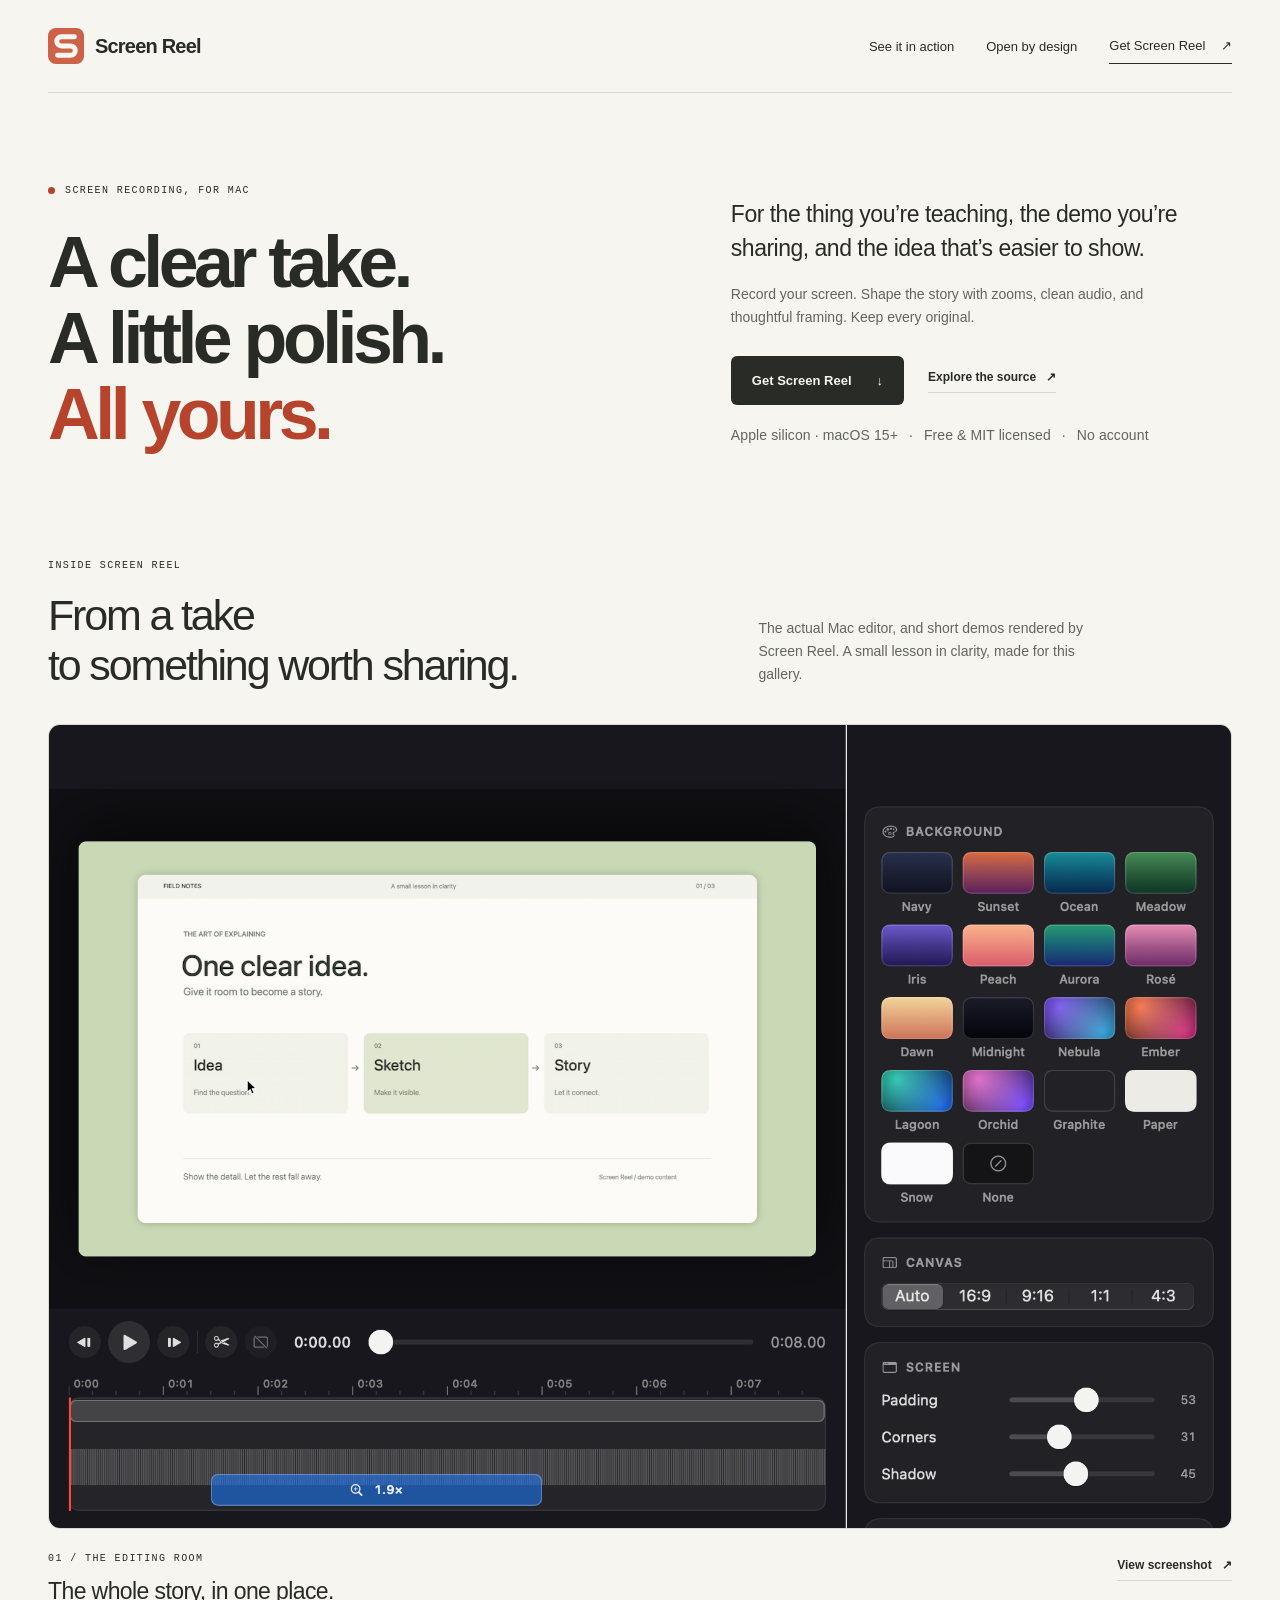
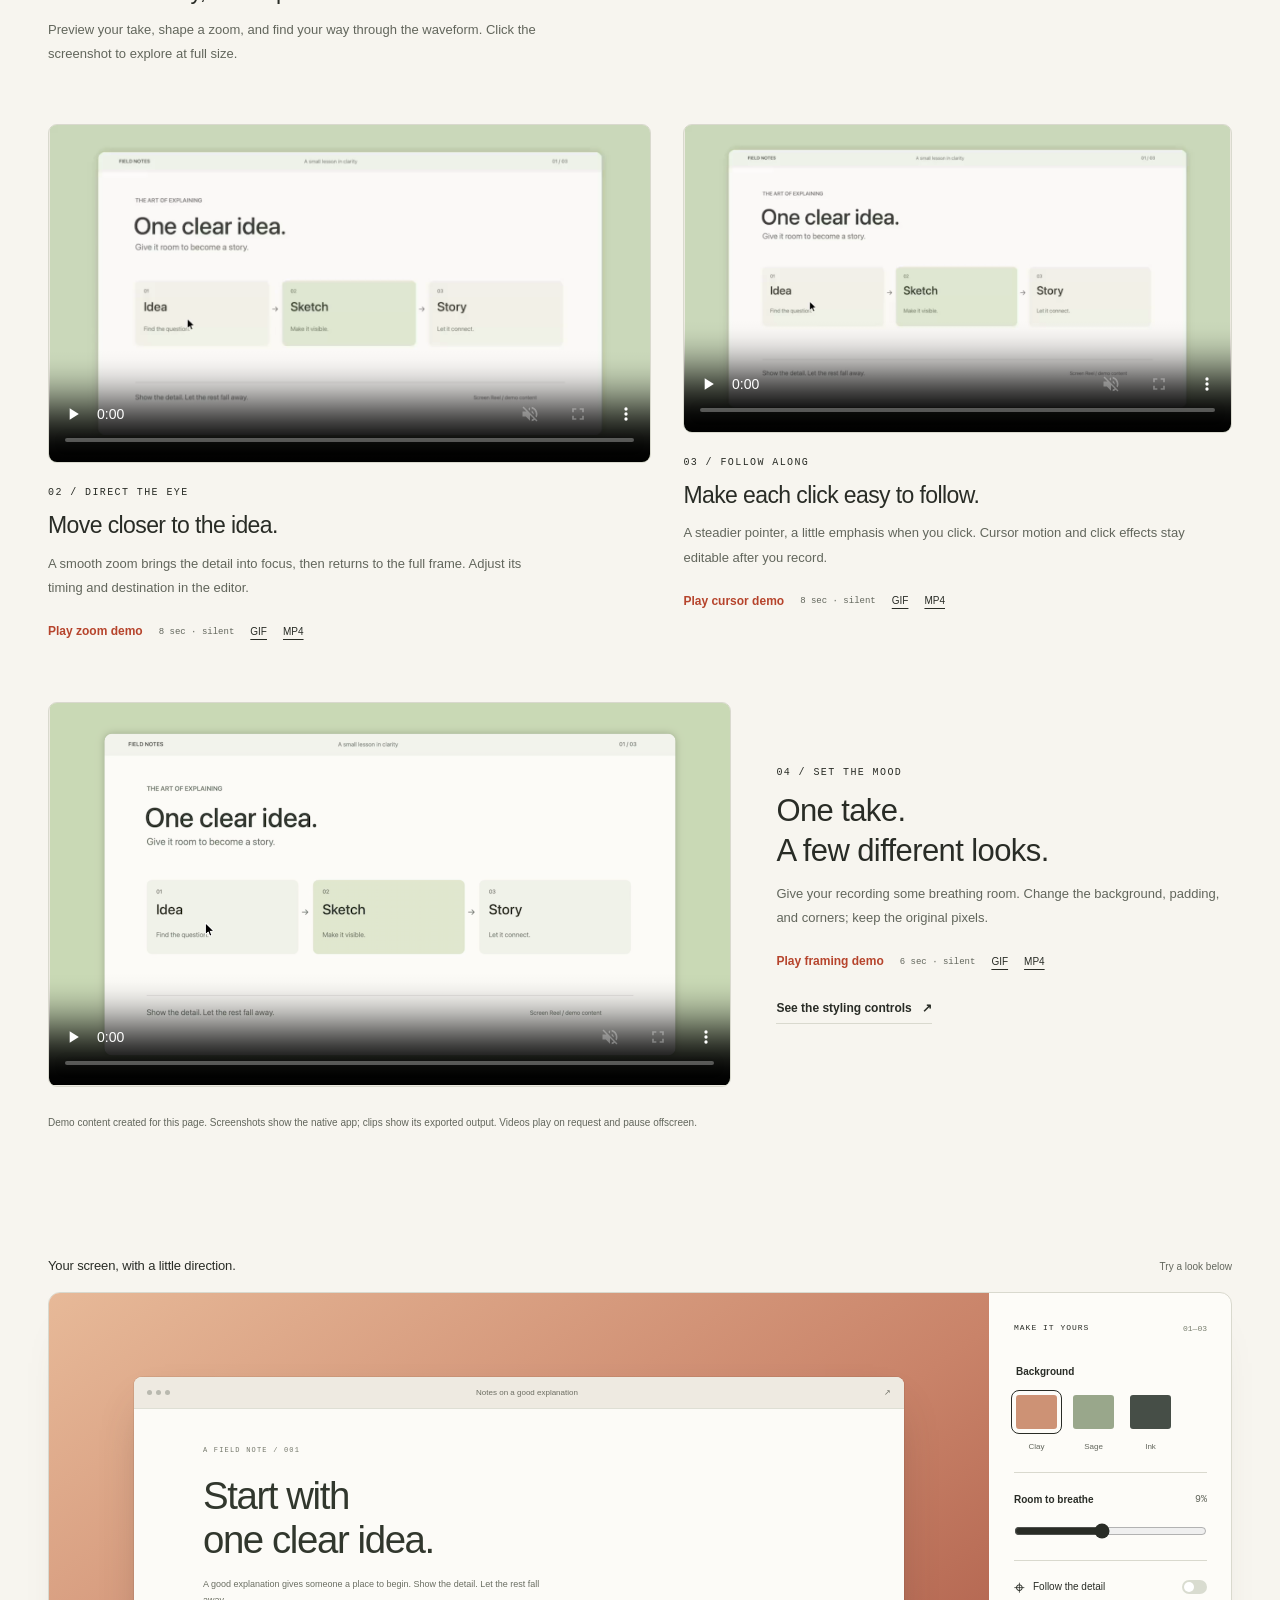
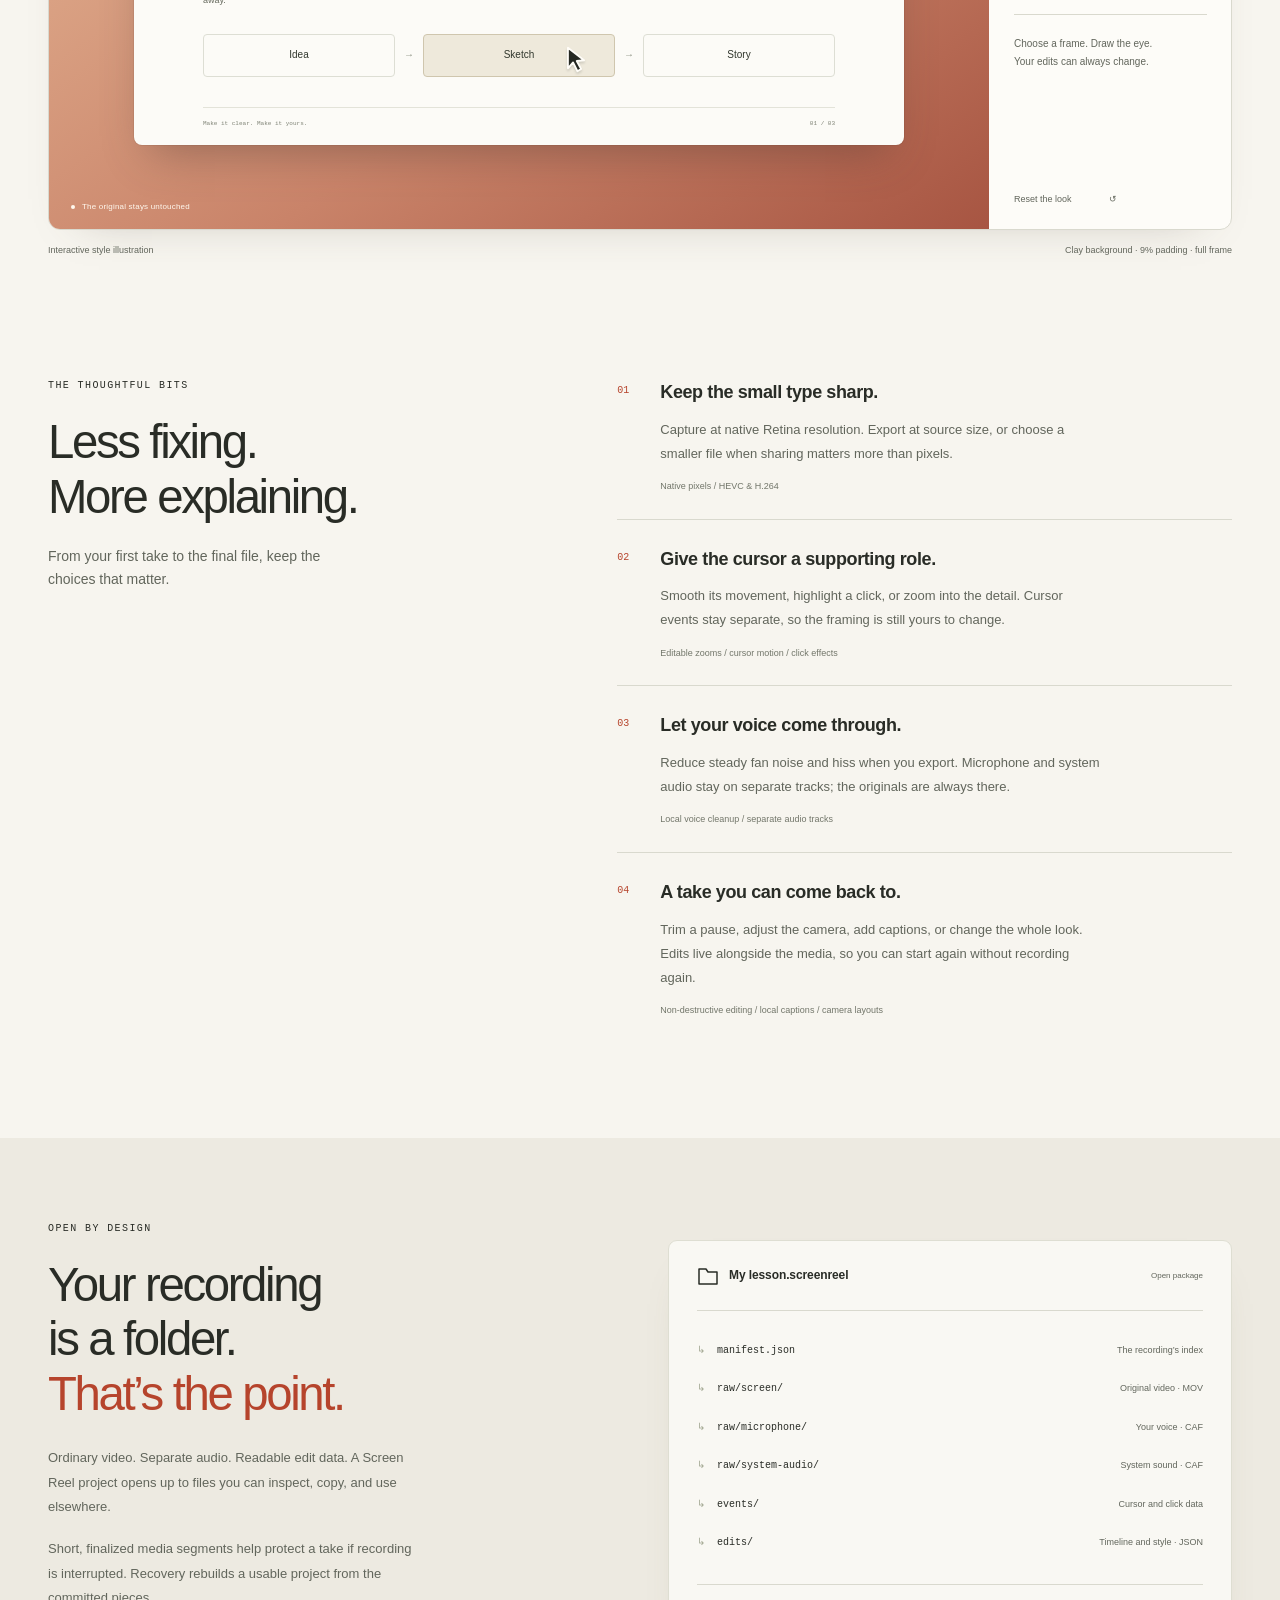
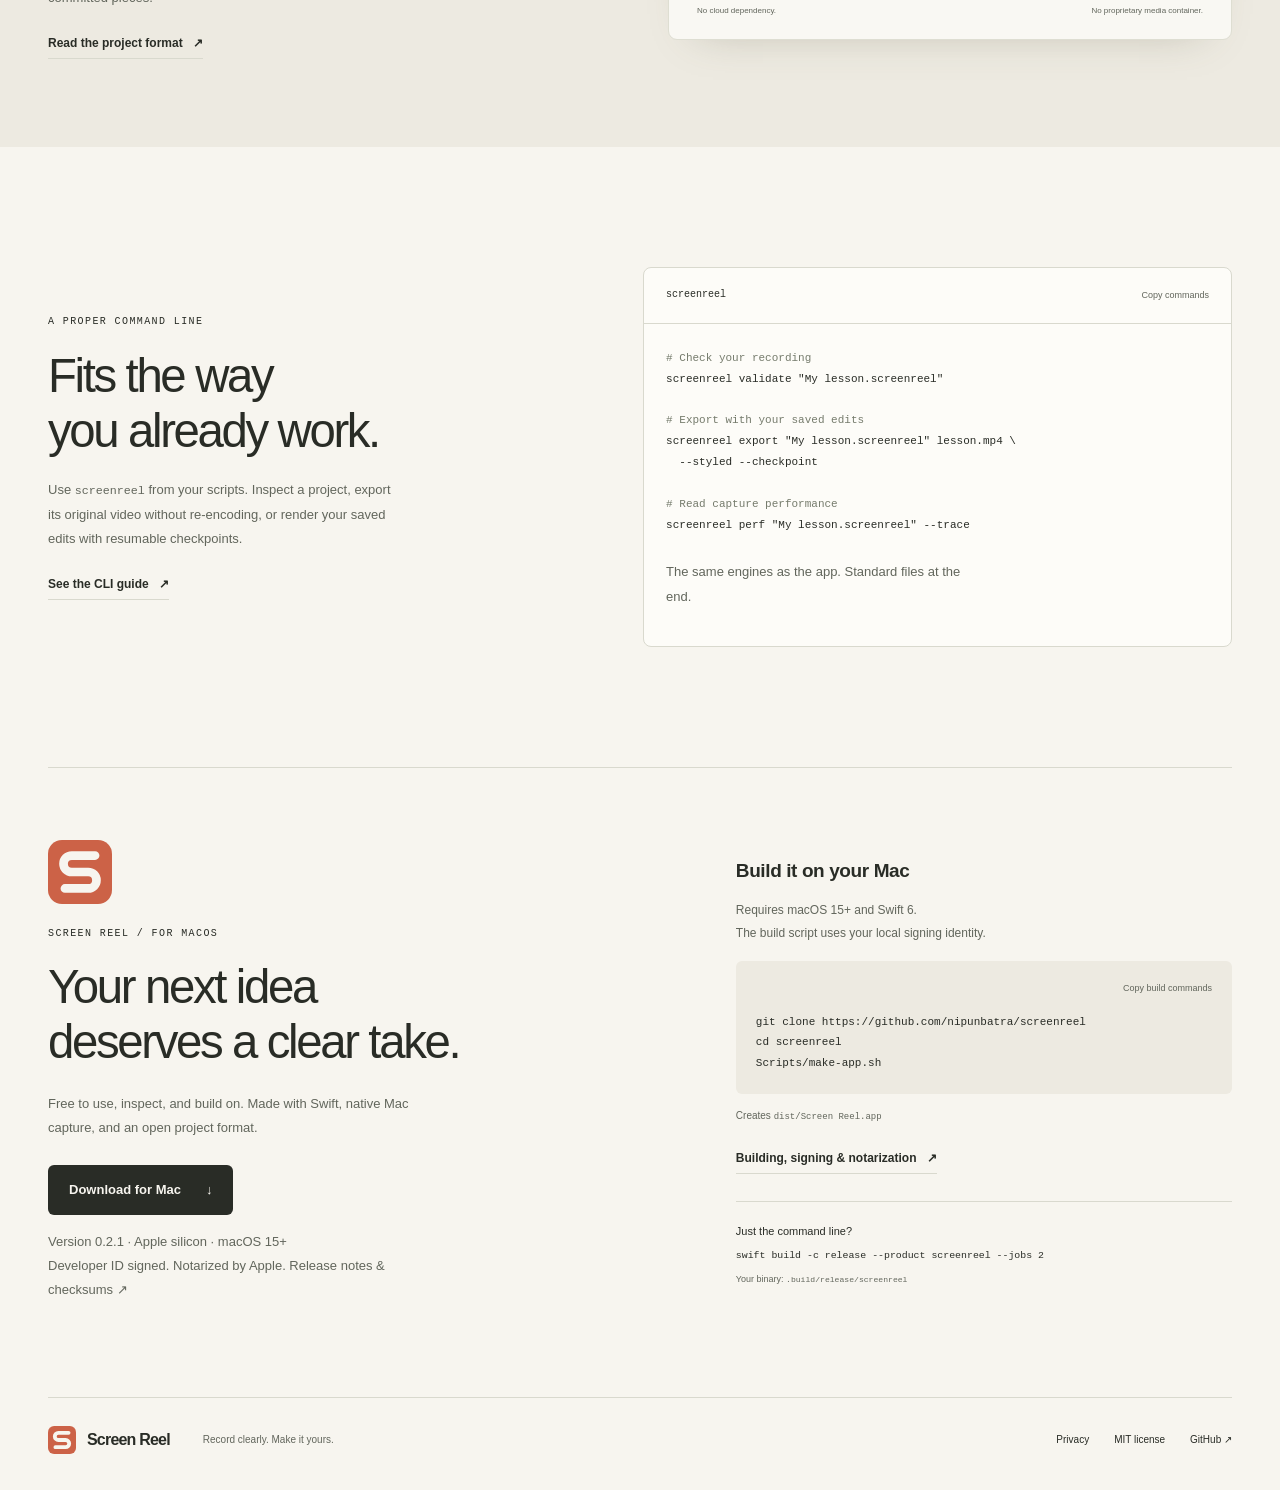
==== commit 1ae38ab1: "Add a real feature gallery and accelerate cancellable editor loading" ====
--- a/website/index.html
+++ b/website/index.html
@@ -14,13 +14,13 @@
 <meta property="og:image:width" content="1200"><meta property="og:image:height" content="630">
 <meta property="og:image:alt" content="Screen Reel. Record clearly. Make it yours.">
 <meta name="twitter:card" content="summary_large_image">
-<link rel="stylesheet" href="styles.css"><script src="site.js" defer></script>
+<link rel="stylesheet" href="styles.css"><script src="site.js" defer></script><script type="module" src="gallery.mjs"></script>
 </head>
 <body>
 <a class="skip-link" href="#main">Skip to content</a>
 <header class="site-header wrap">
   <a class="brand" href="./" aria-label="Screen Reel home"><img src="assets/mark.svg" width="36" height="36" alt=""><span>Screen Reel</span></a>
-  <nav aria-label="Main navigation"><a href="#features">The details</a><a href="#open-format">Open by design</a><a class="nav-download" href="#download">Get Screen Reel <span aria-hidden="true">↗</span></a></nav>
+  <nav aria-label="Main navigation"><a href="#gallery">See it in action</a><a href="#open-format">Open by design</a><a class="nav-download" href="#download">Get Screen Reel <span aria-hidden="true">↗</span></a></nav>
 </header>
 <main id="main">
   <section class="hero wrap" aria-labelledby="hero-title">
@@ -28,6 +28,30 @@
     <div class="hero-aside"><p class="hero-description">For the thing you’re teaching, the demo you’re sharing, and the idea that’s easier to show.</p><p>Record your screen. Shape the story with zooms, clean audio, and thoughtful framing. Keep every original.</p>
       <div class="hero-actions"><a class="button" href="#download">Get Screen Reel <span aria-hidden="true">↓</span></a><a class="text-link" href="https://github.com/nipunbatra/screenreel">Explore the source <span aria-hidden="true">↗</span></a></div><p class="availability">Apple silicon · macOS 15+ <span>·</span> Free &amp; MIT licensed <span>·</span> No account</p>
     </div>
+  </section>
+  <section class="gallery wrap" id="gallery" aria-labelledby="gallery-title">
+    <div class="gallery-heading"><div><p class="eyebrow">Inside Screen Reel</p><h2 id="gallery-title">From a take<br>to something worth sharing.</h2></div><p>The actual Mac editor, and short demos rendered by Screen Reel. A small lesson in clarity, made for this gallery.</p></div>
+    <figure class="gallery-editor">
+      <a href="assets/gallery/editor.png" data-screenshot aria-label="Enlarge the Screen Reel editor screenshot"><img src="assets/gallery/editor.png" width="1920" height="1304" loading="lazy" decoding="async" alt="Screen Reel’s native Mac editor with a teaching demo, zoom timeline, audio waveform, and framing controls"></a>
+      <figcaption><div><span class="eyebrow">01 / The editing room</span><h3>The whole story, in one place.</h3><p>Preview your take, shape a zoom, and find your way through the waveform. Click the screenshot to explore at full size.</p></div><a class="text-link" href="assets/gallery/editor.png" data-screenshot="Screen Reel editor at full size">View screenshot <span aria-hidden="true">↗</span></a></figcaption>
+    </figure>
+    <div class="gallery-pair">
+      <figure class="gallery-demo">
+        <video id="zoom-demo" data-gallery-video data-label="zoom demo" width="1280" height="720" controls muted loop playsinline preload="none" poster="assets/gallery/zoom.png" aria-label="Eight-second demo of an editable zoom into the Sketch step"><source src="assets/gallery/zoom.mp4" type="video/mp4"></video>
+        <figcaption><span class="eyebrow">02 / Direct the eye</span><h3>Move closer to the idea.</h3><p>A smooth zoom brings the detail into focus, then returns to the full frame. Adjust its timing and destination in the editor.</p><div class="demo-actions"><button class="text-link" data-play="zoom-demo" aria-pressed="false">Play zoom demo</button><span>8 sec · silent</span><a href="assets/gallery/zoom.gif">GIF</a><a href="assets/gallery/zoom.mp4">MP4</a></div></figcaption>
+      </figure>
+      <figure class="gallery-demo">
+        <video id="cursor-demo" data-gallery-video data-label="cursor demo" width="1280" height="720" controls muted loop playsinline preload="none" poster="assets/gallery/cursor.png" aria-label="Eight-second demo of smooth cursor motion and expanding click rings"><source src="assets/gallery/cursor.mp4" type="video/mp4"></video>
+        <figcaption><span class="eyebrow">03 / Follow along</span><h3>Make each click easy to follow.</h3><p>A steadier pointer, a little emphasis when you click. Cursor motion and click effects stay editable after you record.</p><div class="demo-actions"><button class="text-link" data-play="cursor-demo" aria-pressed="false">Play cursor demo</button><span>8 sec · silent</span><a href="assets/gallery/cursor.gif">GIF</a><a href="assets/gallery/cursor.mp4">MP4</a></div></figcaption>
+      </figure>
+    </div>
+    <figure class="gallery-style">
+      <video id="style-demo" data-gallery-video data-label="framing demo" width="1280" height="720" controls muted loop playsinline preload="none" poster="assets/gallery/style.png" aria-label="Six-second comparison of sage, clay, and ink backgrounds exported from the same project"><source src="assets/gallery/styles.mp4" type="video/mp4"></video>
+      <figcaption><span class="eyebrow">04 / Set the mood</span><h3>One take.<br>A few different looks.</h3><p>Give your recording some breathing room. Change the background, padding, and corners; keep the original pixels.</p><div class="demo-actions"><button class="text-link" data-play="style-demo" aria-pressed="false">Play framing demo</button><span>6 sec · silent</span><a href="assets/gallery/styles.gif">GIF</a><a href="assets/gallery/styles.mp4">MP4</a></div><a class="gallery-alternate text-link" href="assets/gallery/editor-styled.png" data-screenshot="Screen Reel editor after changing the background, padding, and corner radius">See the styling controls <span aria-hidden="true">↗</span></a></figcaption>
+    </figure>
+    <p class="gallery-note">Demo content created for this page. Screenshots show the native app; clips show its exported output. Videos play on request and pause offscreen.</p>
+    <p id="gallery-status" class="gallery-status" role="status" aria-live="polite"></p>
+    <dialog id="screenshot-dialog" aria-label="Screen Reel screenshot"><button class="dialog-close" data-close autofocus>Close screenshot <span aria-hidden="true">×</span></button><img alt=""></dialog>
   </section>
   <section class="showcase wrap" aria-labelledby="showcase-title">
     <div class="showcase-heading"><h2 id="showcase-title">Your screen, with a little direction.</h2><span>Try a look below</span></div>
@@ -83,7 +107,7 @@
 screenreel perf "My lesson.screenreel" --trace</code></pre><p class="terminal-note">The same engines as the app. Standard files at the end.</p></div>
   </section>
   <section class="download-section wrap section-space" id="download" aria-labelledby="download-title">
-    <div class="download-intro"><img src="assets/mark.svg" width="64" height="64" alt=""><p class="eyebrow">Screen Reel / for macOS</p><h2 id="download-title">Your next idea<br>deserves a clear take.</h2><p>Free to use, inspect, and build on. Made with Swift, native Mac capture, and an open project format.</p><a class="button" href="https://github.com/nipunbatra/screenreel/releases/latest/download/screenreel.dmg">Download for Mac <span aria-hidden="true">↓</span></a><p class="release-note">Version 0.2.0 · Apple silicon · macOS 15+<br>Developer ID signed. Notarized by Apple. <a href="https://github.com/nipunbatra/screenreel/releases/tag/v0.2.0">Release notes &amp; checksums ↗</a></p></div>
+    <div class="download-intro"><img src="assets/mark.svg" width="64" height="64" alt=""><p class="eyebrow">Screen Reel / for macOS</p><h2 id="download-title">Your next idea<br>deserves a clear take.</h2><p>Free to use, inspect, and build on. Made with Swift, native Mac capture, and an open project format.</p><a class="button" href="https://github.com/nipunbatra/screenreel/releases/latest/download/screenreel.dmg">Download for Mac <span aria-hidden="true">↓</span></a><p class="release-note">Version 0.2.1 · Apple silicon · macOS 15+<br>Developer ID signed. Notarized by Apple. <a href="https://github.com/nipunbatra/screenreel/releases/tag/v0.2.1">Release notes &amp; checksums ↗</a></p></div>
     <div class="build-instructions"><h3>Build it on your Mac</h3><p>Requires macOS 15+ and Swift 6.<br>The build script uses your local signing identity.</p><div class="build-code"><button class="copy-button" data-copy="build-code">Copy build commands</button><pre><code id="build-code">git clone https://github.com/nipunbatra/screenreel
 cd screenreel
 Scripts/make-app.sh</code></pre></div><p class="build-result">Creates <code>dist/Screen Reel.app</code></p><a class="text-link" href="https://github.com/nipunbatra/screenreel/blob/main/docs/DISTRIBUTION.md">Building, signing &amp; notarization <span aria-hidden="true">↗</span></a><div class="build-cli"><p>Just the command line?</p><code>swift build -c release --product screenreel --jobs 2</code><span>Your binary: <code>.build/release/screenreel</code></span></div></div>
--- a/website/styles.css
+++ b/website/styles.css
@@ -85,3 +85,43 @@
 }
 @media (max-width:370px) { .wrap { width:calc(100% - 32px); }.nav-download { font-size:10px; }.demo-controls { gap:18px; padding:18px; }.swatches { gap:8px; }.swatch { width:30px; }.document-content h3 { font-size:28px; }.document-bar { font-size:6px; }.file-tree dt { font-size:9px; }.file-tree dd { font-size:8px; }.file-tree dt::before { margin-right:6px; } }
 @media (prefers-reduced-motion:reduce) { html { scroll-behavior:auto; }*,*::before,*::after { transition:none !important; animation:none !important; } }
+
+/* Real product gallery. Captions sit outside the media; no animated backdrops. */
+.gallery { padding-block:30px 100px; }
+.gallery-heading { display:grid; grid-template-columns:1.2fr 1fr; align-items:end; gap:12%; margin-bottom:34px; }
+.gallery-heading h2 { margin-top:18px; font-size:clamp(29px,3.4vw,43px); }
+.gallery-heading>p { color:var(--muted); font-size:14px; max-width:360px; padding-bottom:4px; }
+.gallery figure { margin:0; min-width:0; }
+.gallery-editor>a { display:block; border:1px solid var(--line); border-radius:12px; overflow:hidden; background:#e7e9e4; }
+.gallery-editor img { width:100%; height:auto; }
+.gallery-editor>a:hover { border-color:#8b9481; }
+.gallery figcaption { padding-top:22px; }
+.gallery h3 { font-size:23px; font-weight:500; letter-spacing:-.6px; line-height:1.3; margin-block:11px; }
+.gallery figcaption p { font-size:13px; line-height:1.85; color:var(--muted); max-width:510px; }
+.gallery-editor figcaption { display:flex; justify-content:space-between; gap:28px; align-items:start; }
+.gallery-editor figcaption>.text-link { flex-shrink:0; margin-top:5px; }
+.gallery-pair { display:grid; grid-template-columns:1.1fr 1fr; gap:32px; margin-top:58px; }
+.gallery video { display:block; width:100%; height:auto; aspect-ratio:16/9; border-radius:9px; border:1px solid var(--line); background:var(--paper-deep); }
+.demo-actions { display:flex; align-items:center; flex-wrap:wrap; gap:10px 16px; margin-top:17px; }
+.demo-actions button { padding:5px 0; border:0; background:none; color:var(--accent); font-size:12px; }
+.demo-actions span { font-family:var(--mono); font-size:9px; color:var(--muted); }
+.demo-actions a { font-size:10px; text-decoration:underline; text-underline-offset:4px; }
+.gallery-style { display:grid; grid-template-columns:1.5fr 1fr; gap:45px; align-items:center; margin-top:55px !important; }
+.gallery-style figcaption { padding:0; }.gallery-style h3 { font-size:31px; }.gallery-alternate { margin-top:22px; }
+.gallery-note { margin-top:28px; color:var(--muted); font-size:10px; max-width:720px; }
+.gallery-status { color:var(--accent); font-size:12px; min-height:20px; margin-top:8px; }
+.visually-hidden { position:absolute; width:1px !important; height:1px !important; overflow:hidden; clip-path:inset(50%); white-space:nowrap; }
+#screenshot-dialog { width:min(1500px,96vw); max-width:none; max-height:94dvh; padding:48px 12px 12px; background:var(--paper); color:var(--ink); border:1px solid var(--line); border-radius:12px; }
+#screenshot-dialog::backdrop { background:#242921bb; }
+#screenshot-dialog img { width:100%; height:auto; }
+.dialog-close { position:absolute; right:17px; top:10px; border:0; background:none; padding:5px; color:var(--ink); font-size:13px; }
+.dialog-close span { font-size:19px; margin-left:12px; }
+@media (max-width:760px) {
+  .gallery { padding-block:15px 55px; }.gallery-heading { grid-template-columns:1fr; gap:22px; margin-bottom:26px; }
+  .gallery-heading h2 { font-size:34px; }.gallery-heading>p { font-size:13px; max-width:440px; }
+  .gallery-editor figcaption { display:block; }.gallery-editor figcaption>.text-link { margin-top:15px; }
+  .gallery-pair,.gallery-style { grid-template-columns:1fr; gap:36px; }.gallery-pair { margin-top:36px; }
+  .gallery-style { gap:22px; margin-top:36px !important; }.gallery-style h3 { font-size:26px; }
+  .gallery h3 { font-size:22px; }.gallery figcaption { padding-top:18px; }.gallery-style figcaption { padding:0; }
+  .gallery-note { font-size:10px; margin-top:25px; }.demo-actions { gap:10px 14px; }
+}
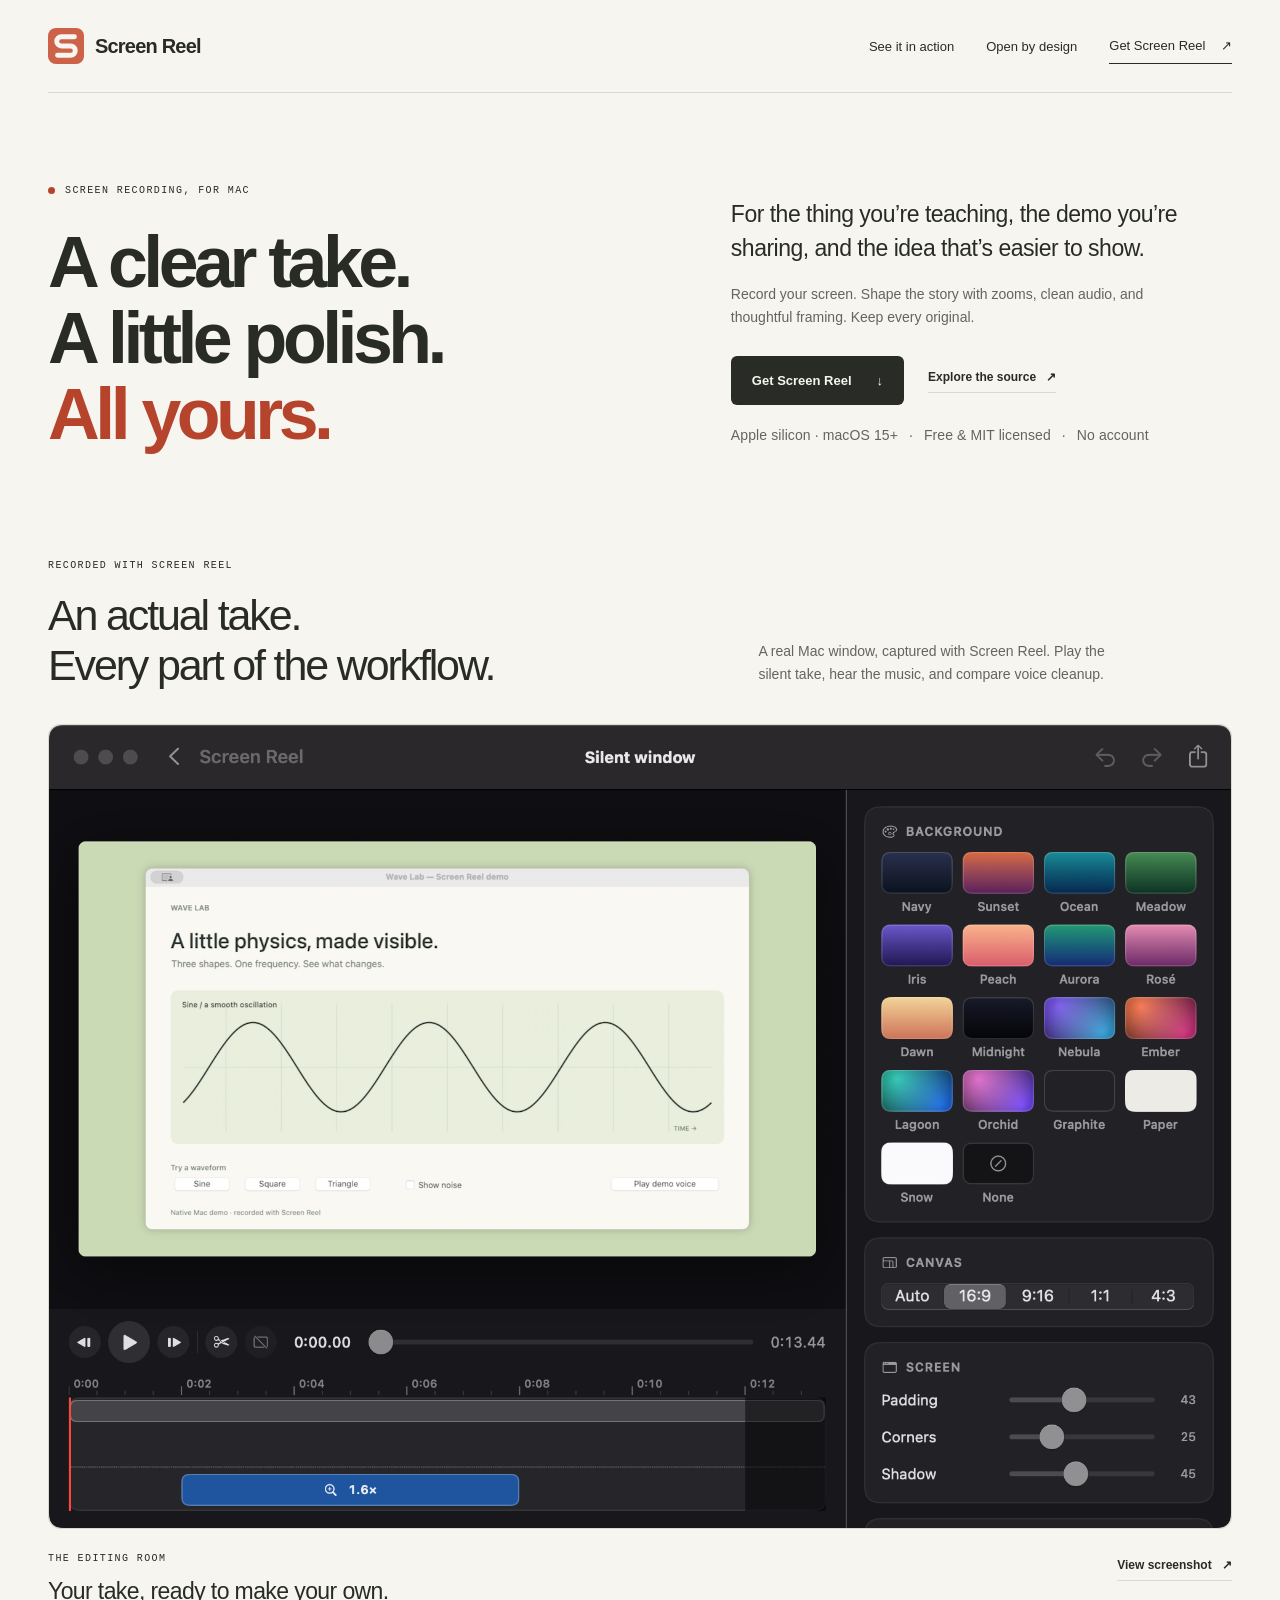
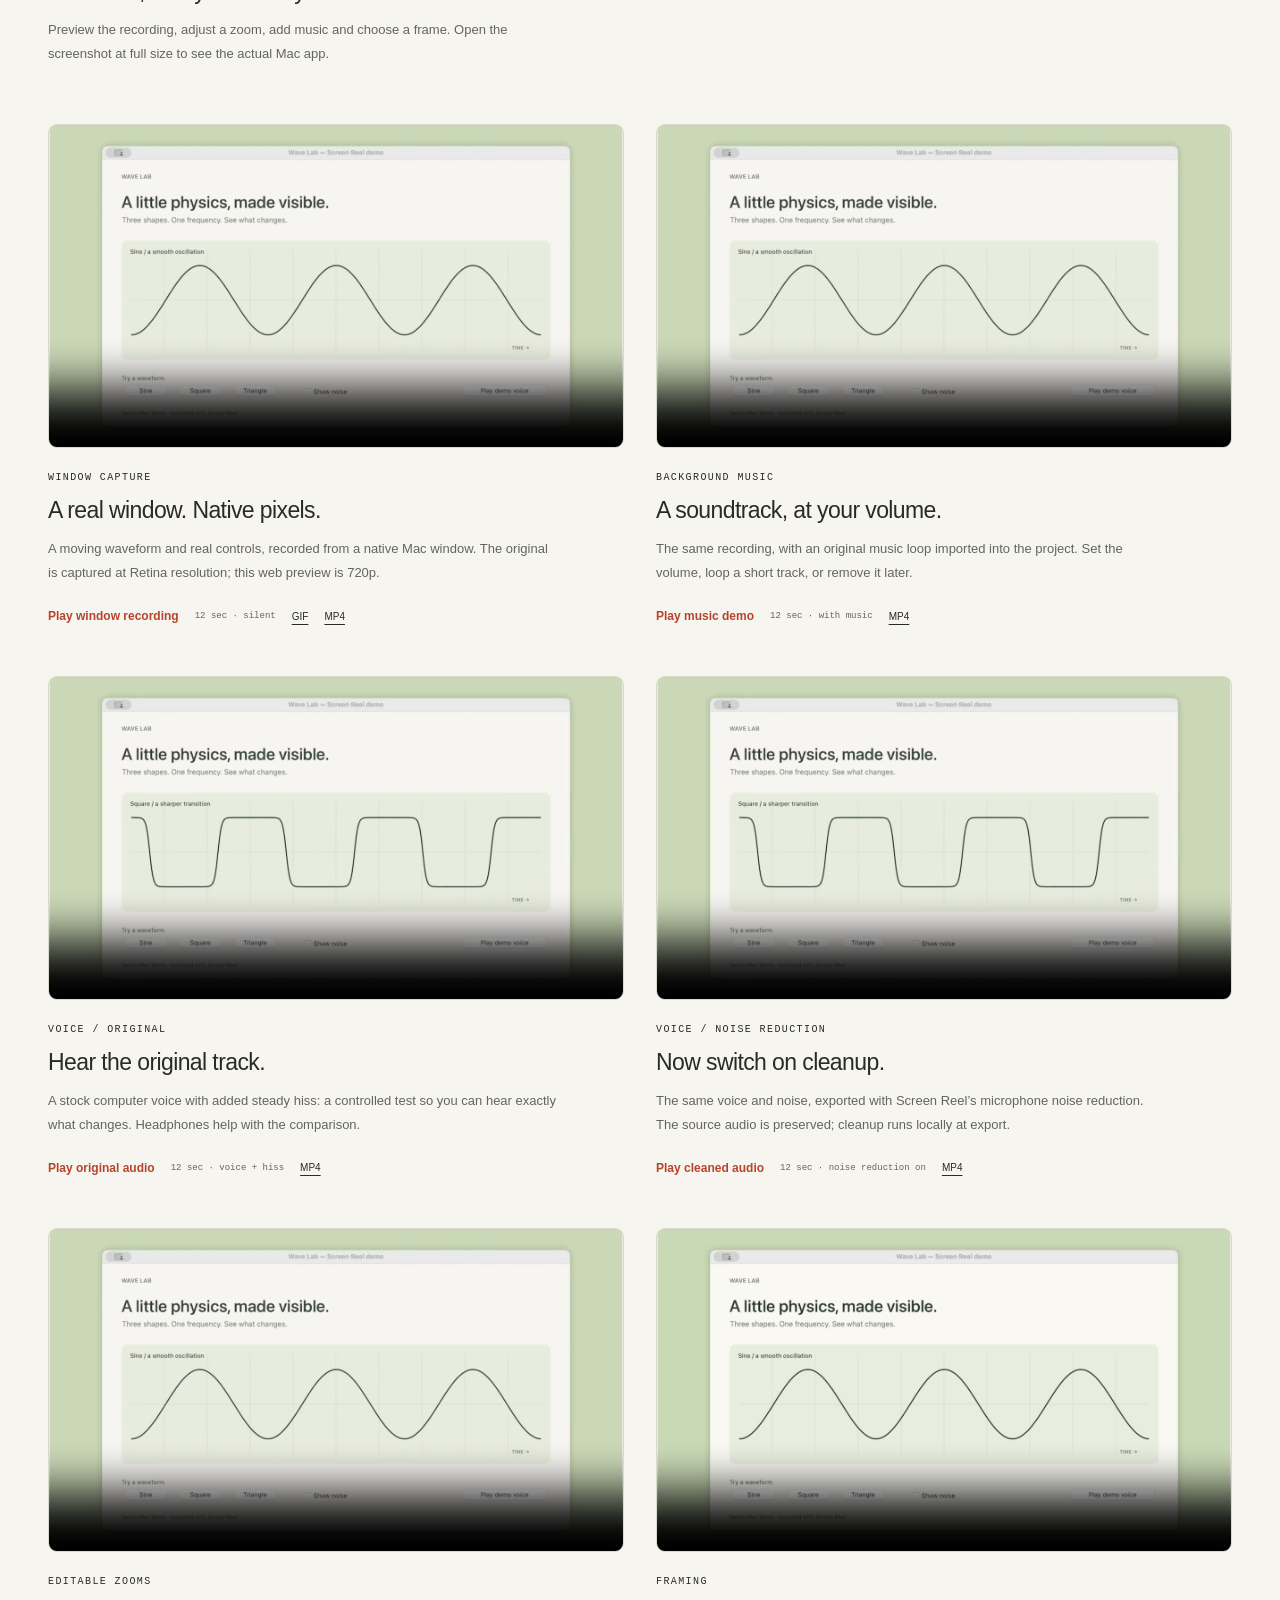
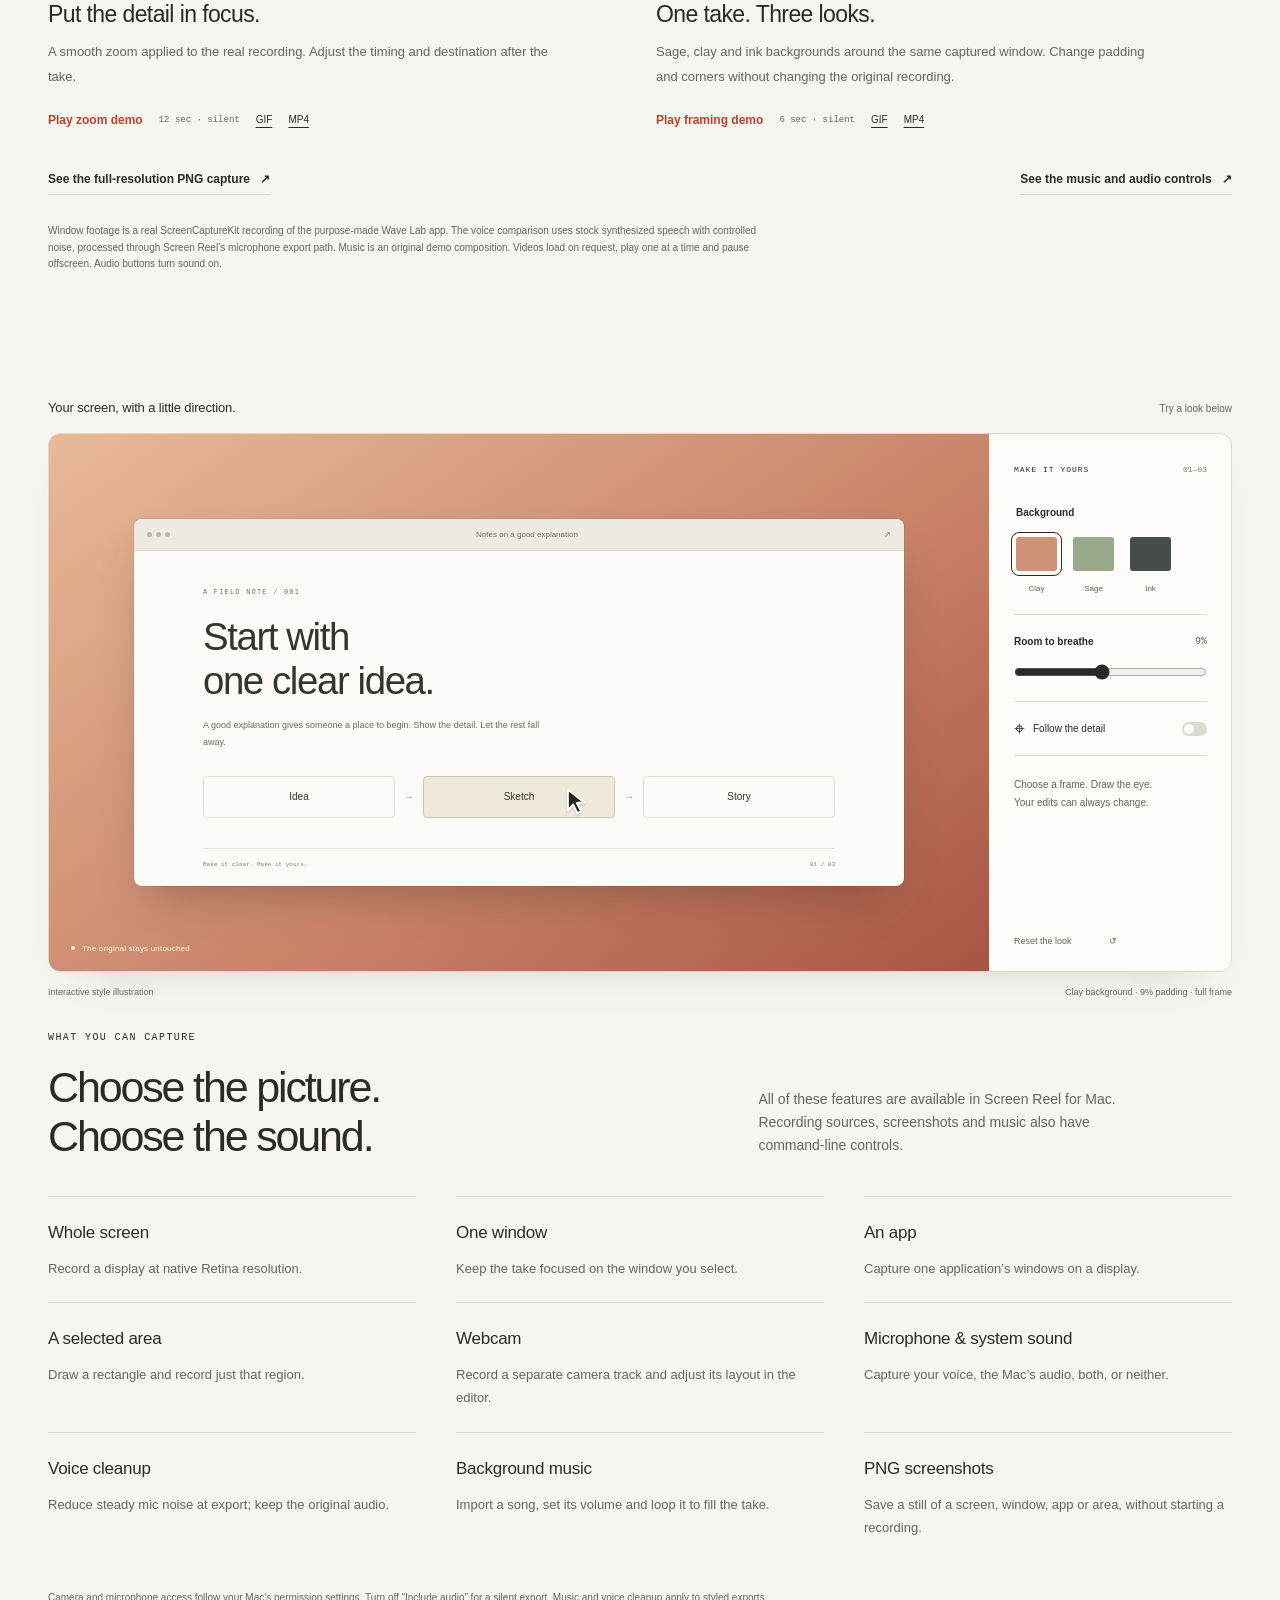
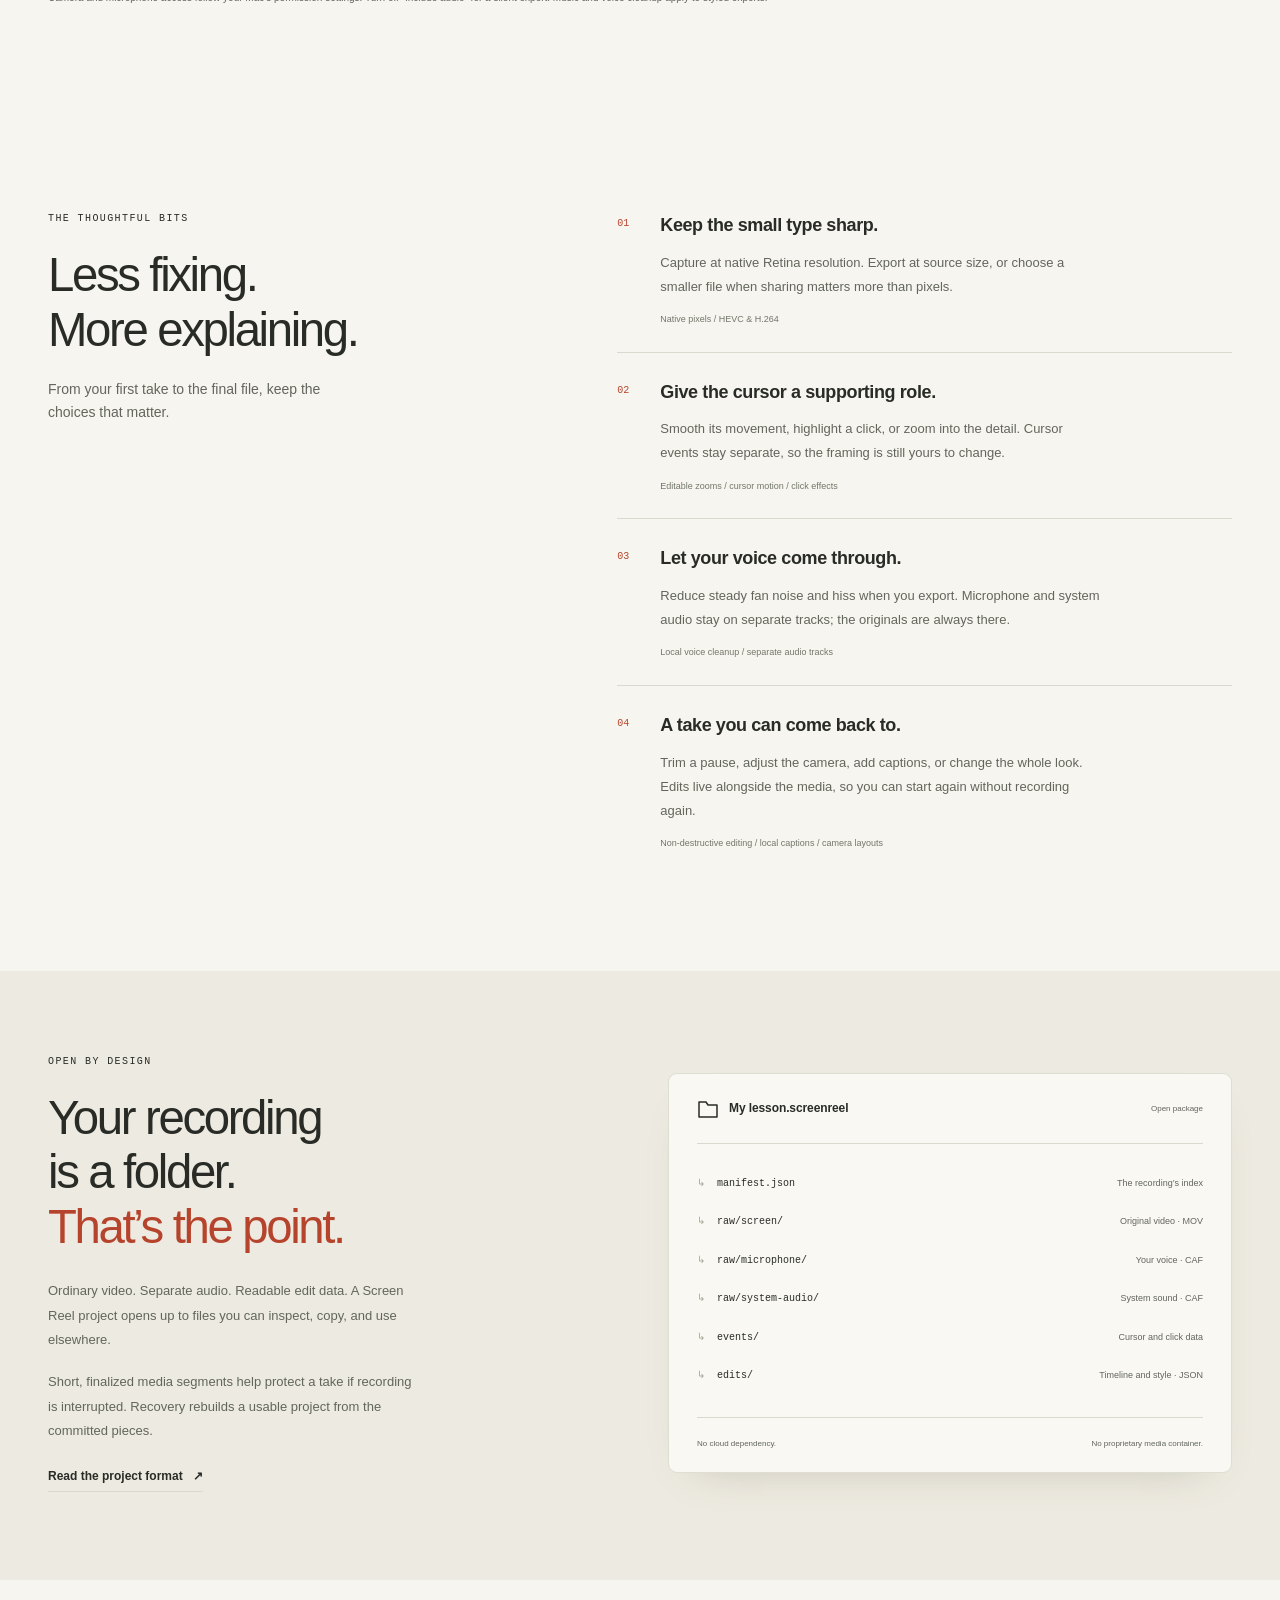
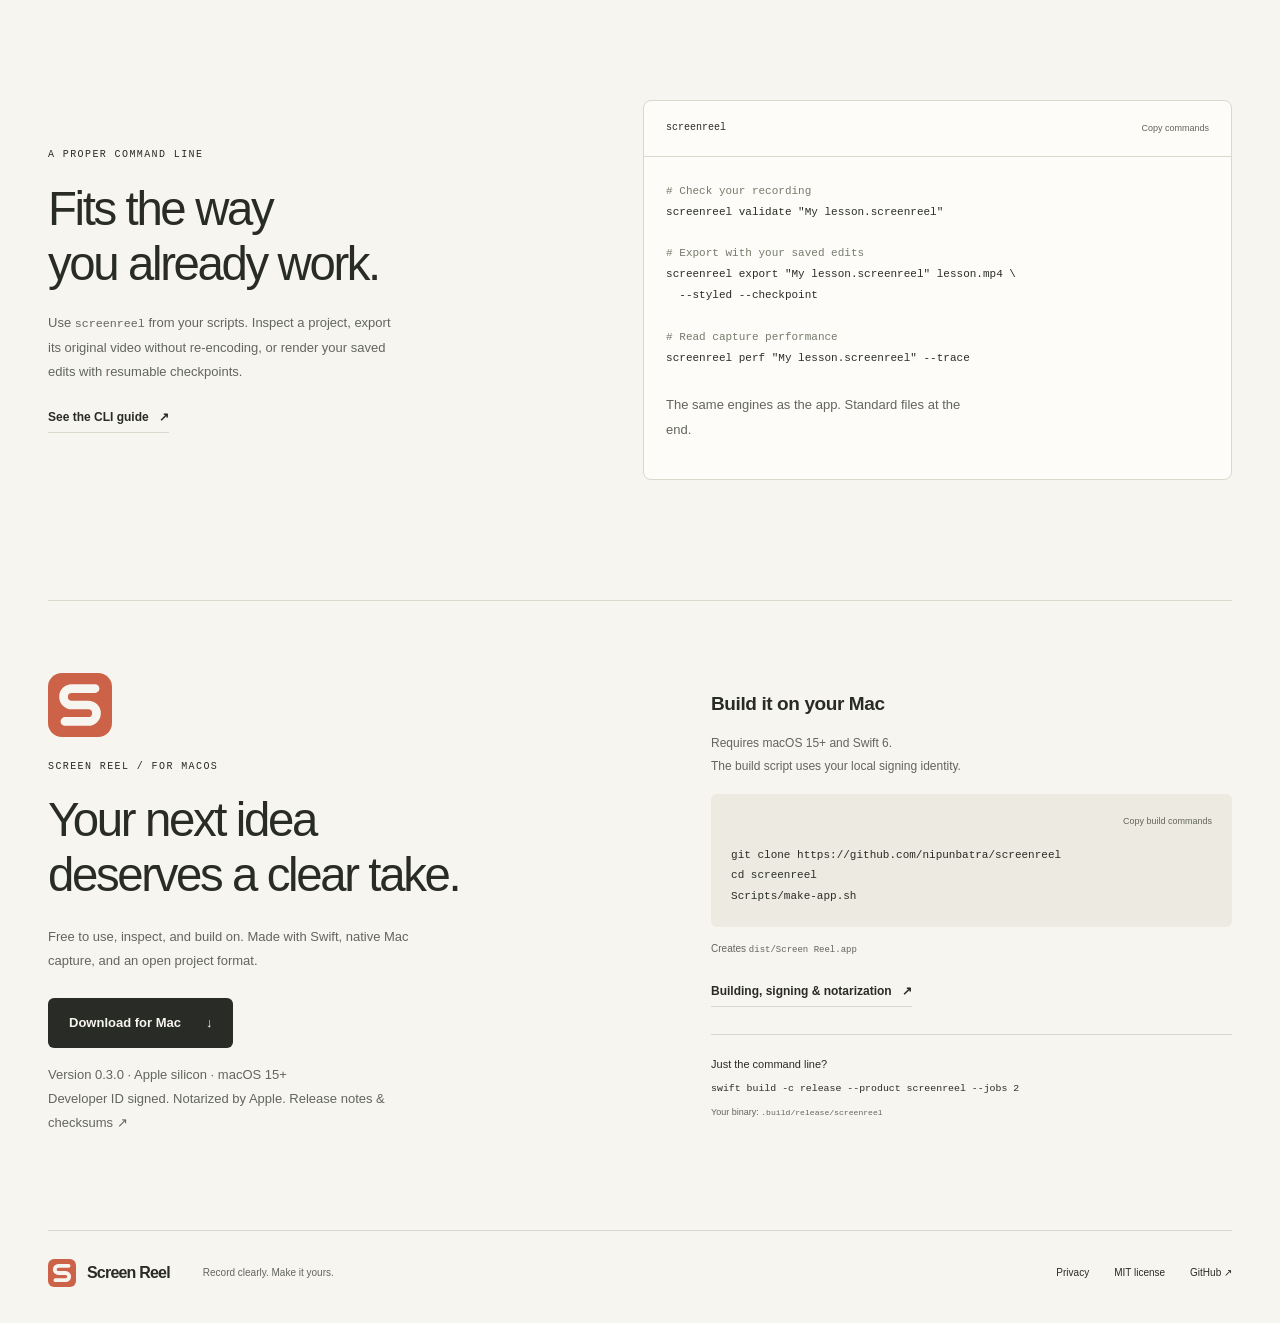
==== commit 56ebf236: "Add screenshots, portable music, capture controls and actual feature demos" ====
--- a/website/index.html
+++ b/website/index.html
@@ -30,26 +30,42 @@
     </div>
   </section>
   <section class="gallery wrap" id="gallery" aria-labelledby="gallery-title">
-    <div class="gallery-heading"><div><p class="eyebrow">Inside Screen Reel</p><h2 id="gallery-title">From a take<br>to something worth sharing.</h2></div><p>The actual Mac editor, and short demos rendered by Screen Reel. A small lesson in clarity, made for this gallery.</p></div>
+    <div class="gallery-heading"><div><p class="eyebrow">Recorded with Screen Reel</p><h2 id="gallery-title">An actual take.<br>Every part of the workflow.</h2></div><p>A real Mac window, captured with Screen Reel. Play the silent take, hear the music, and compare voice cleanup.</p></div>
     <figure class="gallery-editor">
-      <a href="assets/gallery/editor.png" data-screenshot aria-label="Enlarge the Screen Reel editor screenshot"><img src="assets/gallery/editor.png" width="1920" height="1304" loading="lazy" decoding="async" alt="Screen Reel’s native Mac editor with a teaching demo, zoom timeline, audio waveform, and framing controls"></a>
-      <figcaption><div><span class="eyebrow">01 / The editing room</span><h3>The whole story, in one place.</h3><p>Preview your take, shape a zoom, and find your way through the waveform. Click the screenshot to explore at full size.</p></div><a class="text-link" href="assets/gallery/editor.png" data-screenshot="Screen Reel editor at full size">View screenshot <span aria-hidden="true">↗</span></a></figcaption>
+      <a href="assets/gallery/editor.png" data-screenshot aria-label="Enlarge the Screen Reel editor screenshot"><img src="assets/gallery/editor.png" width="1920" height="1304" loading="lazy" decoding="async" alt="Screen Reel’s native editor with a real Wave Lab window recording, timeline and editing controls"></a>
+      <figcaption><div><span class="eyebrow">The editing room</span><h3>Your take, ready to make your own.</h3><p>Preview the recording, adjust a zoom, add music and choose a frame. Open the screenshot at full size to see the actual Mac app.</p></div><a class="text-link" href="assets/gallery/editor.png" data-screenshot="Screen Reel editor at full size">View screenshot <span aria-hidden="true">↗</span></a></figcaption>
     </figure>
     <div class="gallery-pair">
       <figure class="gallery-demo">
-        <video id="zoom-demo" data-gallery-video data-label="zoom demo" width="1280" height="720" controls muted loop playsinline preload="none" poster="assets/gallery/zoom.png" aria-label="Eight-second demo of an editable zoom into the Sketch step"><source src="assets/gallery/zoom.mp4" type="video/mp4"></video>
-        <figcaption><span class="eyebrow">02 / Direct the eye</span><h3>Move closer to the idea.</h3><p>A smooth zoom brings the detail into focus, then returns to the full frame. Adjust its timing and destination in the editor.</p><div class="demo-actions"><button class="text-link" data-play="zoom-demo" aria-pressed="false">Play zoom demo</button><span>8 sec · silent</span><a href="assets/gallery/zoom.gif">GIF</a><a href="assets/gallery/zoom.mp4">MP4</a></div></figcaption>
+        <video id="window-demo" data-gallery-video data-label="window recording" width="1280" height="720" controls muted loop playsinline preload="none" poster="assets/gallery/window.png" aria-label="12-second window recording; silent"><source src="assets/gallery/window.mp4" type="video/mp4"></video>
+        <figcaption><span class="eyebrow">Window capture</span><h3>A real window. Native pixels.</h3><p>A moving waveform and real controls, recorded from a native Mac window. The original is captured at Retina resolution; this web preview is 720p.</p><div class="demo-actions"><button class="text-link" data-play="window-demo" aria-pressed="false">Play window recording</button><span>12 sec · silent</span><a href="assets/gallery/window.gif">GIF</a><a href="assets/gallery/window.mp4">MP4</a></div></figcaption>
       </figure>
       <figure class="gallery-demo">
-        <video id="cursor-demo" data-gallery-video data-label="cursor demo" width="1280" height="720" controls muted loop playsinline preload="none" poster="assets/gallery/cursor.png" aria-label="Eight-second demo of smooth cursor motion and expanding click rings"><source src="assets/gallery/cursor.mp4" type="video/mp4"></video>
-        <figcaption><span class="eyebrow">03 / Follow along</span><h3>Make each click easy to follow.</h3><p>A steadier pointer, a little emphasis when you click. Cursor motion and click effects stay editable after you record.</p><div class="demo-actions"><button class="text-link" data-play="cursor-demo" aria-pressed="false">Play cursor demo</button><span>8 sec · silent</span><a href="assets/gallery/cursor.gif">GIF</a><a href="assets/gallery/cursor.mp4">MP4</a></div></figcaption>
+        <video id="music-demo" data-gallery-video data-label="music demo" width="1280" height="720" controls muted loop playsinline preload="none" poster="assets/gallery/music.png" aria-label="12-second music demo; with music"><source src="assets/gallery/music.mp4" type="video/mp4"></video>
+        <figcaption><span class="eyebrow">Background music</span><h3>A soundtrack, at your volume.</h3><p>The same recording, with an original music loop imported into the project. Set the volume, loop a short track, or remove it later.</p><div class="demo-actions"><button class="text-link" data-play="music-demo" data-audible data-restart aria-pressed="false">Play music demo</button><span>12 sec · with music</span><a href="assets/gallery/music.mp4">MP4</a></div></figcaption>
+      </figure>
+      <figure class="gallery-demo">
+        <video id="voice-original-demo" data-gallery-video data-label="original audio" width="1280" height="720" controls muted loop playsinline preload="none" poster="assets/gallery/voice-original.png" aria-label="12-second original audio; voice + hiss"><source src="assets/gallery/voice-original.mp4" type="video/mp4"></video>
+        <figcaption><span class="eyebrow">Voice / original</span><h3>Hear the original track.</h3><p>A stock computer voice with added steady hiss: a controlled test so you can hear exactly what changes. Headphones help with the comparison.</p><div class="demo-actions"><button class="text-link" data-play="voice-original-demo" data-audible data-restart aria-pressed="false">Play original audio</button><span>12 sec · voice + hiss</span><a href="assets/gallery/voice-original.mp4">MP4</a></div></figcaption>
+      </figure>
+      <figure class="gallery-demo">
+        <video id="voice-clean-demo" data-gallery-video data-label="cleaned audio" width="1280" height="720" controls muted loop playsinline preload="none" poster="assets/gallery/voice-clean.png" aria-label="12-second cleaned audio; noise reduction on"><source src="assets/gallery/voice-clean.mp4" type="video/mp4"></video>
+        <figcaption><span class="eyebrow">Voice / noise reduction</span><h3>Now switch on cleanup.</h3><p>The same voice and noise, exported with Screen Reel’s microphone noise reduction. The source audio is preserved; cleanup runs locally at export.</p><div class="demo-actions"><button class="text-link" data-play="voice-clean-demo" data-audible data-restart aria-pressed="false">Play cleaned audio</button><span>12 sec · noise reduction on</span><a href="assets/gallery/voice-clean.mp4">MP4</a></div></figcaption>
+      </figure>
+      <figure class="gallery-demo">
+        <video id="zoom-demo" data-gallery-video data-label="zoom demo" width="1280" height="720" controls muted loop playsinline preload="none" poster="assets/gallery/zoom.png" aria-label="12-second zoom demo; silent"><source src="assets/gallery/zoom.mp4" type="video/mp4"></video>
+        <figcaption><span class="eyebrow">Editable zooms</span><h3>Put the detail in focus.</h3><p>A smooth zoom applied to the real recording. Adjust the timing and destination after the take.</p><div class="demo-actions"><button class="text-link" data-play="zoom-demo" aria-pressed="false">Play zoom demo</button><span>12 sec · silent</span><a href="assets/gallery/zoom.gif">GIF</a><a href="assets/gallery/zoom.mp4">MP4</a></div></figcaption>
+      </figure>
+      <figure class="gallery-demo">
+        <video id="styles-demo" data-gallery-video data-label="framing demo" width="1280" height="720" controls muted loop playsinline preload="none" poster="assets/gallery/styles.png" aria-label="6-second framing demo; silent"><source src="assets/gallery/styles.mp4" type="video/mp4"></video>
+        <figcaption><span class="eyebrow">Framing</span><h3>One take. Three looks.</h3><p>Sage, clay and ink backgrounds around the same captured window. Change padding and corners without changing the original recording.</p><div class="demo-actions"><button class="text-link" data-play="styles-demo" aria-pressed="false">Play framing demo</button><span>6 sec · silent</span><a href="assets/gallery/styles.gif">GIF</a><a href="assets/gallery/styles.mp4">MP4</a></div></figcaption>
       </figure>
     </div>
-    <figure class="gallery-style">
-      <video id="style-demo" data-gallery-video data-label="framing demo" width="1280" height="720" controls muted loop playsinline preload="none" poster="assets/gallery/style.png" aria-label="Six-second comparison of sage, clay, and ink backgrounds exported from the same project"><source src="assets/gallery/styles.mp4" type="video/mp4"></video>
-      <figcaption><span class="eyebrow">04 / Set the mood</span><h3>One take.<br>A few different looks.</h3><p>Give your recording some breathing room. Change the background, padding, and corners; keep the original pixels.</p><div class="demo-actions"><button class="text-link" data-play="style-demo" aria-pressed="false">Play framing demo</button><span>6 sec · silent</span><a href="assets/gallery/styles.gif">GIF</a><a href="assets/gallery/styles.mp4">MP4</a></div><a class="gallery-alternate text-link" href="assets/gallery/editor-styled.png" data-screenshot="Screen Reel editor after changing the background, padding, and corner radius">See the styling controls <span aria-hidden="true">↗</span></a></figcaption>
-    </figure>
-    <p class="gallery-note">Demo content created for this page. Screenshots show the native app; clips show its exported output. Videos play on request and pause offscreen.</p>
+    <div class="gallery-stills">
+      <a class="text-link" href="assets/gallery/capture.png" data-screenshot="Full-resolution PNG of the Wave Lab window, saved with Screen Reel’s screenshot command">See the full-resolution PNG capture <span aria-hidden="true">↗</span></a>
+      <a class="text-link" href="assets/gallery/editor-styled.png" data-screenshot="Screen Reel’s music and audio controls">See the music and audio controls <span aria-hidden="true">↗</span></a>
+    </div>
+    <p class="gallery-note">Window footage is a real ScreenCaptureKit recording of the purpose-made Wave Lab app. The voice comparison uses stock synthesized speech with controlled noise, processed through Screen Reel’s microphone export path. Music is an original demo composition. Videos load on request, play one at a time and pause offscreen. Audio buttons turn sound on.</p>
     <p id="gallery-status" class="gallery-status" role="status" aria-live="polite"></p>
     <dialog id="screenshot-dialog" aria-label="Screen Reel screenshot"><button class="dialog-close" data-close autofocus>Close screenshot <span aria-hidden="true">×</span></button><img alt=""></dialog>
   </section>
@@ -77,6 +93,21 @@
     </div>
     <div class="demo-footer"><span>Interactive style illustration</span><span id="demo-status" role="status" aria-live="polite">Clay background · 9% padding · full frame</span></div>
     <noscript><p class="no-script">The illustration’s controls need JavaScript. The app, documentation, and build instructions are linked below.</p></noscript>
+  </section>
+  <section class="capture-features wrap" aria-labelledby="capture-features-title">
+    <div class="gallery-heading"><div><p class="eyebrow">What you can capture</p><h2 id="capture-features-title">Choose the picture.<br>Choose the sound.</h2></div><p>All of these features are available in Screen Reel for Mac. Recording sources, screenshots and music also have command-line controls.</p></div>
+    <dl class="capture-grid">
+      <div><dt>Whole screen</dt><dd>Record a display at native Retina resolution.</dd></div>
+      <div><dt>One window</dt><dd>Keep the take focused on the window you select.</dd></div>
+      <div><dt>An app</dt><dd>Capture one application’s windows on a display.</dd></div>
+      <div><dt>A selected area</dt><dd>Draw a rectangle and record just that region.</dd></div>
+      <div><dt>Webcam</dt><dd>Record a separate camera track and adjust its layout in the editor.</dd></div>
+      <div><dt>Microphone &amp; system sound</dt><dd>Capture your voice, the Mac’s audio, both, or neither.</dd></div>
+      <div><dt>Voice cleanup</dt><dd>Reduce steady mic noise at export; keep the original audio.</dd></div>
+      <div><dt>Background music</dt><dd>Import a song, set its volume and loop it to fill the take.</dd></div>
+      <div><dt>PNG screenshots</dt><dd>Save a still of a screen, window, app or area, without starting a recording.</dd></div>
+    </dl>
+    <p class="gallery-note">Camera and microphone access follow your Mac’s permission settings. Turn off “Include audio” for a silent export. Music and voice cleanup apply to styled exports.</p>
   </section>
   <section class="details wrap section-space" id="features" aria-labelledby="details-title">
     <div class="section-heading"><p class="eyebrow">The thoughtful bits</p><h2 id="details-title">Less fixing.<br>More explaining.</h2><p>From your first take to the final file, keep the choices that matter.</p></div>
@@ -107,7 +138,7 @@
 screenreel perf "My lesson.screenreel" --trace</code></pre><p class="terminal-note">The same engines as the app. Standard files at the end.</p></div>
   </section>
   <section class="download-section wrap section-space" id="download" aria-labelledby="download-title">
-    <div class="download-intro"><img src="assets/mark.svg" width="64" height="64" alt=""><p class="eyebrow">Screen Reel / for macOS</p><h2 id="download-title">Your next idea<br>deserves a clear take.</h2><p>Free to use, inspect, and build on. Made with Swift, native Mac capture, and an open project format.</p><a class="button" href="https://github.com/nipunbatra/screenreel/releases/latest/download/screenreel.dmg">Download for Mac <span aria-hidden="true">↓</span></a><p class="release-note">Version 0.2.1 · Apple silicon · macOS 15+<br>Developer ID signed. Notarized by Apple. <a href="https://github.com/nipunbatra/screenreel/releases/tag/v0.2.1">Release notes &amp; checksums ↗</a></p></div>
+    <div class="download-intro"><img src="assets/mark.svg" width="64" height="64" alt=""><p class="eyebrow">Screen Reel / for macOS</p><h2 id="download-title">Your next idea<br>deserves a clear take.</h2><p>Free to use, inspect, and build on. Made with Swift, native Mac capture, and an open project format.</p><a class="button" href="https://github.com/nipunbatra/screenreel/releases/latest/download/screenreel.dmg">Download for Mac <span aria-hidden="true">↓</span></a><p class="release-note">Version 0.3.0 · Apple silicon · macOS 15+<br>Developer ID signed. Notarized by Apple. <a href="https://github.com/nipunbatra/screenreel/releases/tag/v0.3.0">Release notes &amp; checksums ↗</a></p></div>
     <div class="build-instructions"><h3>Build it on your Mac</h3><p>Requires macOS 15+ and Swift 6.<br>The build script uses your local signing identity.</p><div class="build-code"><button class="copy-button" data-copy="build-code">Copy build commands</button><pre><code id="build-code">git clone https://github.com/nipunbatra/screenreel
 cd screenreel
 Scripts/make-app.sh</code></pre></div><p class="build-result">Creates <code>dist/Screen Reel.app</code></p><a class="text-link" href="https://github.com/nipunbatra/screenreel/blob/main/docs/DISTRIBUTION.md">Building, signing &amp; notarization <span aria-hidden="true">↗</span></a><div class="build-cli"><p>Just the command line?</p><code>swift build -c release --product screenreel --jobs 2</code><span>Your binary: <code>.build/release/screenreel</code></span></div></div>
--- a/website/styles.css
+++ b/website/styles.css
@@ -63,7 +63,7 @@
 code { font-family:var(--mono); font-size:.9em; }.terminal { border:1px solid var(--line); border-radius:8px; background:#fdfcf8; overflow:hidden; min-width:0; }.terminal-header { display:flex; justify-content:space-between; align-items:center; padding:16px 22px; border-bottom:1px solid var(--line); font-family:var(--mono); font-size:10px; }
 .copy-button { background:transparent; border:0; color:var(--muted); font-size:9px; font-family:var(--body); padding:4px 0; }.copy-button:hover { color:var(--accent); }
 pre { margin:0; overflow-x:auto; font-family:var(--mono); font-size:11px; line-height:1.9; tab-size:2; }.terminal pre { padding:24px 22px; }.terminal pre code { font-size:inherit; }.code-comment { color:#757b6c; }.terminal .terminal-note { font-size:9px; padding:0 22px 19px; color:var(--muted); margin:0; }
-.download-section { display:grid; grid-template-columns:1.1fr 1fr; gap:12%; border-top:1px solid var(--line); padding-top:72px; }.download-intro img { margin-bottom:22px; }.download-intro h2 { margin-block:19px 23px; }.download-intro>p:not(.eyebrow) { max-width:370px; font-size:13px; color:var(--muted); line-height:1.85; }.download-intro .button { margin-block:25px 15px; }.download-intro .release-note { font-size:10px; max-width:330px; }
+.download-section { display:grid; grid-template-columns:repeat(2,minmax(0,1fr)); gap:12%; border-top:1px solid var(--line); padding-top:72px; }.download-intro img { margin-bottom:22px; }.download-intro h2 { margin-block:19px 23px; }.download-intro>p:not(.eyebrow) { max-width:370px; font-size:13px; color:var(--muted); line-height:1.85; }.download-intro .button { margin-block:25px 15px; }.download-intro .release-note { font-size:10px; max-width:330px; }
 .build-instructions { align-self:center; min-width:0; }.build-instructions h3 { font-size:19px; letter-spacing:-.4px; font-weight:600; margin-bottom:13px; }.build-instructions>p { font-size:12px; color:var(--muted); line-height:1.85; }.build-code { margin-top:17px; background:var(--paper-deep); padding:16px 20px 20px; border-radius:6px; }.build-code .copy-button { display:block; margin-left:auto; margin-bottom:12px; }.build-code pre { font-size:11px; }.build-code pre code { font-size:inherit; }.build-instructions .build-result { font-size:10px; margin-block:13px 18px; }
 .build-cli { border-top:1px solid var(--line); margin-top:27px; padding-top:20px; font-size:11px; }.build-cli>code { display:block; margin-top:8px; overflow-wrap:anywhere; }.build-cli>span { display:block; margin-top:8px; color:var(--muted); font-size:9px; }
 .copy-status { min-height:20px; padding-top:20px; font-size:12px; color:var(--accent); }.site-footer { display:flex; flex-wrap:wrap; align-items:center; gap:20px; margin-top:75px; padding-block:28px 36px; border-top:1px solid var(--line); }.site-footer .brand { font-size:16px; }.site-footer>p { font-size:10px; color:var(--muted); margin-left:13px; }.site-footer nav { display:flex; gap:25px; margin-left:auto; font-size:10px; }
@@ -100,8 +100,8 @@
 .gallery figcaption p { font-size:13px; line-height:1.85; color:var(--muted); max-width:510px; }
 .gallery-editor figcaption { display:flex; justify-content:space-between; gap:28px; align-items:start; }
 .gallery-editor figcaption>.text-link { flex-shrink:0; margin-top:5px; }
-.gallery-pair { display:grid; grid-template-columns:1.1fr 1fr; gap:32px; margin-top:58px; }
-.gallery video { display:block; width:100%; height:auto; aspect-ratio:16/9; border-radius:9px; border:1px solid var(--line); background:var(--paper-deep); }
+.gallery-pair { display:grid; grid-template-columns:repeat(2,minmax(0,1fr)); gap:32px; margin-top:58px; }
+.gallery video { display:block; width:100%; height:auto; aspect-ratio:16/9; object-fit:contain; border-radius:9px; border:1px solid var(--line); background:var(--paper-deep); }
 .demo-actions { display:flex; align-items:center; flex-wrap:wrap; gap:10px 16px; margin-top:17px; }
 .demo-actions button { padding:5px 0; border:0; background:none; color:var(--accent); font-size:12px; }
 .demo-actions span { font-family:var(--mono); font-size:9px; color:var(--muted); }
@@ -125,3 +125,16 @@
   .gallery h3 { font-size:22px; }.gallery figcaption { padding-top:18px; }.gallery-style figcaption { padding:0; }
   .gallery-note { font-size:10px; margin-top:25px; }.demo-actions { gap:10px 14px; }
 }
+
+.gallery-pair { row-gap:44px; }
+.gallery-pair .gallery-demo { display:flex; flex-direction:column; }
+.gallery-pair figcaption { display:flex; flex:1; flex-direction:column; align-items:start; }
+.gallery-pair .demo-actions { margin-top:auto; padding-top:17px; }
+.gallery-stills { display:flex; justify-content:space-between; gap:18px; flex-wrap:wrap; margin-top:35px; }
+.capture-features { padding-block:30px 85px; }
+.capture-grid { display:grid; grid-template-columns:repeat(3,minmax(0,1fr)); column-gap:40px; margin:0; }
+.capture-grid>div { border-top:1px solid var(--line); padding:22px 0; }
+.capture-grid dt { font-size:17px; font-weight:500; letter-spacing:-.25px; }
+.capture-grid dd { margin:10px 0 0; font-size:13px; color:var(--muted); line-height:1.8; }
+@media(max-width:760px) { .capture-grid { grid-template-columns:repeat(2,minmax(0,1fr)); gap:0 24px; }.capture-features { padding-bottom:45px; } }
+@media(max-width:480px) { .capture-grid { grid-template-columns:1fr; } }
